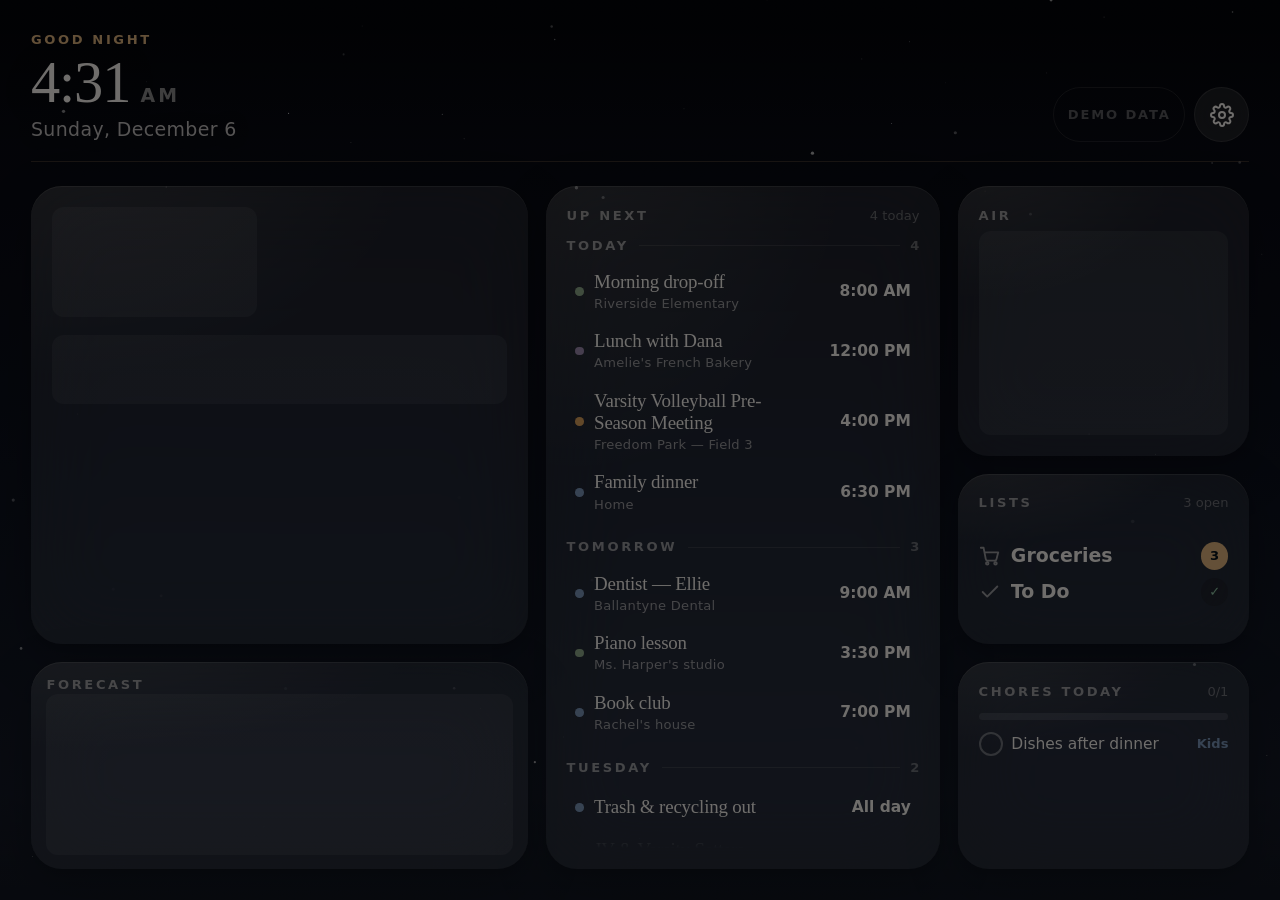
==== HomeHub/index.html @ 1135b9e7 "Add HomeHub: the wall-mounted iPad family hub The whole project, under HomeHub/ so the existing site" ====
<!DOCTYPE html>
<html lang="en">
<head>
<meta charset="UTF-8"/>
<meta name="viewport" content="width=device-width, initial-scale=1, maximum-scale=1, user-scalable=no, viewport-fit=cover"/>
<title>HomeHub</title>
<meta name="description" content="A wall-mounted family home hub — weather, radar, and calendar at a glance."/>

<!-- iPad standalone / home-screen behaviour -->
<meta name="apple-mobile-web-app-capable" content="yes"/>
<meta name="mobile-web-app-capable" content="yes"/>
<meta name="apple-mobile-web-app-status-bar-style" content="black-translucent"/>
<meta name="apple-mobile-web-app-title" content="HomeHub"/>
<meta name="format-detection" content="telephone=no"/>
<meta name="theme-color" content="#0a1020"/>

<link rel="manifest" href="manifest.webmanifest"/>
<link rel="apple-touch-icon" href="assets/icon-180.png"/>
<link rel="icon" href="assets/icon.svg" type="image/svg+xml"/>

<link rel="stylesheet" href="css/tokens.css"/>
<link rel="stylesheet" href="css/base.css"/>
<link rel="stylesheet" href="css/home.css"/>
<link rel="stylesheet" href="css/panel.css"/>
<link rel="stylesheet" href="css/weather.css"/>
<link rel="stylesheet" href="css/radar.css"/>
<link rel="stylesheet" href="css/calendar.css"/>
<link rel="stylesheet" href="css/boards.css"/>
<link rel="stylesheet" href="css/settings.css"/>
<link rel="stylesheet" href="css/music.css"/>
</head>
<body>

<!-- ─────────── Living sky background ─────────── -->
<div id="sky" aria-hidden="true">
  <div class="sky-base"></div>
  <div class="sky-glow"></div>
  <canvas class="sky-stars"></canvas>
  <div class="sky-weather"></div>
  <div class="sky-grain"></div>
  <div class="sky-scrim"></div>
</div>

<!-- ─────────── Main hub surface ─────────── -->
<main id="hub" class="shift-root">
  <!-- The bar's three regions are owned separately: topbar.js refills the
       two ends on its own schedule, and playback drives the mini player
       between them, so neither may wipe the other. -->
  <header id="topbar">
    <div class="topbar-left"></div>
    <div id="mini-player"></div>
    <div class="topbar-right"></div>
  </header>
  <div id="grid" class="grid"></div>
</main>

<!-- ─────────── Expanded panel host ─────────── -->
<div id="panel-host" hidden></div>

<!-- ─────────── Sheet layer (sits above the hub and any panel) ─────────── -->
<div id="sheet-host" hidden></div>

<!-- ─────────── Ambient photo mode ─────────── -->
<div id="ambient" hidden></div>

<!-- ─────────── Night dimming veil ─────────── -->
<div id="dimmer" aria-hidden="true"></div>

<!-- ─────────── Toasts ─────────── -->
<div id="toasts" role="status" aria-live="polite"></div>

<script type="module" src="js/main.js"></script>
</body>
</html>
---- HomeHub/css/tokens.css ----
/* ============================================================
   HomeHub — design tokens
   Tuned for an iPad mounted on a wall and read from 6–10 feet.
   Everything scales off --u so the whole hub can be sized up
   or down for the room in one place (Settings → Display size).
   ============================================================ */

:root {
  /* ── Scale ──────────────────────────────────────────────
     --u is the base unit. Settings writes a multiplier onto
     --scale; every size below is derived, so bumping it up
     enlarges the entire interface coherently.               */
  --scale: 1;
  /* --density is the layout's own adjustment for cramped shapes (portrait,
     short screens). It is kept separate from --scale because Settings
     writes --scale inline, and an inline value would otherwise win over
     any media query trying to adjust the same property. */
  --density: 1;
  /* --fit is a third multiplier for chrome that appears and disappears at
     runtime and eats into the grid — currently just the mini player. It is
     separate so it composes with the two above instead of replacing them. */
  --fit: 1;
  --u: calc(8px * var(--scale) * var(--density) * var(--fit));

  /* ── Type ──────────────────────────────────────────────
     Two faces, and the pairing is what keeps this from
     reading as a dashboard: an editorial serif carries the
     things you look at (time, temperature, titles), and the
     sans carries the things you read (data, labels, rows).

     Both resolve natively on iPad — New York and SF Pro —
     so the whole typographic identity costs zero bytes and
     never flashes an unstyled frame.                        */
  --font: -apple-system, BlinkMacSystemFont, "SF Pro Display", "SF Pro Text",
          "Segoe UI Variable Display", "Segoe UI", Inter, Roboto,
          system-ui, sans-serif;
  --font-display: ui-serif, "New York", "Iowan Old Style", "Palatino Linotype",
          Palatino, "Hoefler Text", Garamond, Georgia, serif;

  /* Distance-viewing type ramp. Nothing below 15px ships.
     The hero sits a size below where a sans would, because the serif
     carries far more visual weight at the same measurement. */
  --t-hero:     calc(var(--u) * 15);   /* 120px — the temperature      */
  --t-clock:    calc(var(--u) * 8.5);  /* 68px  — the wall clock       */
  --t-xxl:      calc(var(--u) * 6);    /* 48px                          */
  --t-xl:       calc(var(--u) * 4.5);  /* 36px                          */
  --t-lg:       calc(var(--u) * 3.5);  /* 28px  — event titles          */
  --t-md:       calc(var(--u) * 2.75); /* 22px  — body / list rows      */
  --t-sm:       calc(var(--u) * 2.25); /* 18px  — secondary             */
  --t-xs:       calc(var(--u) * 1.9);  /* 15px  — labels, floor         */

  /* Section labels: small caps, widely tracked, low contrast —
     the hotel-signage register. They should be findable, not
     loud; the content is what carries weight.                 */
  --label-size: var(--t-xs);
  --label-track: 0.2em;
  --label-weight: 600;

  --track-tight: -0.02em;    /* large serif numerals           */
  --track-snug:  -0.01em;    /* headings                       */
  --track-wide:  0.02em;

  /* ── Rhythm ─────────────────────────────────────────────
     Looser than a dashboard would be. The empty space is
     doing work here: it's most of what reads as calm.       */
  --gap:      calc(var(--u) * 2.6);
  --gap-lg:   calc(var(--u) * 3.5);
  --pad-card: calc(var(--u) * 3);
  --pad-edge: calc(var(--u) * 4.5);

  /* Generous radii — soft, furniture-like, never crisp UI chrome. */
  --r-sm:  calc(var(--u) * 1.75);
  --r-md:  calc(var(--u) * 2.75);
  --r-lg:  calc(var(--u) * 4.5);
  --r-xl:  calc(var(--u) * 5.5);
  --r-pill: 999px;

  /* Minimum comfortable target for a finger on a wall. */
  --tap: calc(var(--u) * 8);

  /* ── Sky (written every minute by js/core/sky.js) ────── */
  --sky-1: #0a1020;   /* zenith            */
  --sky-2: #131c33;   /* mid               */
  --sky-3: #1c2742;   /* horizon           */
  --sky-glow: rgba(255, 210, 150, 0);   /* sun/moon bloom colour */
  --sky-glow-x: 50%;
  --sky-glow-y: 120%;
  --sky-glow-size: 60%;
  --star-opacity: 0;
  --sky-lum: 0.05;    /* 0–1, how bright the sky currently is  */

  /* ── Foreground ─────────────────────────────────────────
     Warm white rather than pure white. Against a sky, #FFF
     reads clinical; a few degrees of warmth reads like
     lamplight. Sky luminance is capped in sky.js so these
     stay legible without ever flipping to dark.             */
  --fg:       rgba(253, 250, 245, 0.97);
  --fg-2:     rgba(253, 250, 245, 0.74);
  --fg-3:     rgba(253, 250, 245, 0.54);
  --fg-4:     rgba(253, 250, 245, 0.34);
  --fg-faint: rgba(253, 250, 245, 0.13);

  /* ── Glass ──────────────────────────────────────────────
     Cards sit on sky; wells sit inside cards. Warm-tinted and
     borderless — depth comes from a wide soft shadow and a
     single hairline of light along the top edge, the way real
     glass catches a room.                                    */
  --glass:        rgba(255, 250, 242, 0.09);
  --glass-hi:     rgba(255, 250, 242, 0.15);
  --glass-well:   rgba(18, 14, 10, 0.18);
  --glass-line:   rgba(255, 246, 232, 0.10);
  --glass-line-2: rgba(255, 246, 232, 0.06);
  --blur: 40px;

  --shadow-card: 0 calc(var(--u) * 2.5) calc(var(--u) * 8) rgba(0, 0, 0, 0.20),
                 0 calc(var(--u) * 0.5) calc(var(--u) * 2) rgba(0, 0, 0, 0.12);
  --shadow-panel: 0 calc(var(--u) * 6) calc(var(--u) * 18) rgba(0, 0, 0, 0.42);

  /* ── Accents ────────────────────────────────────────────
     Brass and sand, not electric blue. The functional colours
     (rain, storm) stay legible but are pulled back so they
     read as information rather than as alerts.               */
  --accent:      #DDB27C;   /* brass — interactive, highlights */
  --accent-soft: #C9A17A;
  --warm:        #E8A765;   /* daily high                      */
  --cool:        #8FB6C9;   /* daily low                       */
  --rain:        #7FB4D4;
  --thunder:     #E8C26A;
  --snow:        #C9DCE4;
  --good:        #8FC4A4;
  --mid-warn:    #E0B871;
  --bad:         #E09070;
  --severe:      #D96A5A;
  --extreme:     #B98BC4;

  /* Alert severity ramp (NWS). Muted to match, but still
     unmistakably escalating — a tornado warning has to shout
     even on a display designed to be calm. */
  --sev-extreme:  #D4547A;
  --sev-severe:   #DE7A55;
  --sev-moderate: #D6A65C;
  --sev-minor:    #8FB6C9;

  /* ── Motion ─────────────────────────────────────────────
     --ease-spring is the iOS-ish overshoot used for panel
     expansion; --ease-out for everything ordinary.          */
  --ease-spring: cubic-bezier(0.32, 0.72, 0.24, 1.02);
  --ease-out:    cubic-bezier(0.22, 0.61, 0.36, 1);
  --ease-in-out: cubic-bezier(0.65, 0.05, 0.36, 1);
  --dur-fast:  180ms;
  --dur:       320ms;
  --dur-panel: 480ms;
  --dur-sky:   2400ms;

  --z-sky: 0;
  --z-hub: 1;
  --z-panel: 40;
  --z-sheet: 50;
  --z-ambient: 60;
  --z-dimmer: 80;
  --z-toast: 90;
}

/* ── Short screens ────────────────────────────────────────────
   The home grid is tuned for a 12.9" iPad in landscape (1024pt
   tall). On anything shorter the whole composition steps down a
   notch instead of letting card contents clip — every size in this
   file derives from --u, so one number moves the lot.

   These live here rather than in home.css so the portrait rule,
   which sets --density itself, still wins on a tall narrow panel. */
@media (max-height: 1000px) { :root { --density: 0.94; } }
@media (max-height: 920px)  { :root { --density: 0.86; } }
@media (max-height: 840px)  { :root { --density: 0.80; } }
@media (max-height: 780px)  { :root { --density: 0.74; } }

/* Respect the OS setting — a wall display shouldn't fight it. */
@media (prefers-reduced-motion: reduce) {
  :root {
    --dur-fast: 1ms;
    --dur: 1ms;
    --dur-panel: 1ms;
    --dur-sky: 1ms;
  }
}
---- HomeHub/css/base.css ----
/* ============================================================
   HomeHub — reset, sky, shell, shared primitives
   ============================================================ */

*, *::before, *::after { box-sizing: border-box; margin: 0; padding: 0; }

html, body {
  height: 100%;
  overflow: hidden;               /* the hub never scrolls as a page */
  background: #05070f;
  overscroll-behavior: none;
}

body {
  font-family: var(--font);
  font-size: var(--t-md);
  line-height: 1.35;
  color: var(--fg);
  -webkit-font-smoothing: antialiased;
  -moz-osx-font-smoothing: grayscale;
  text-rendering: optimizeLegibility;
  /* A wall panel is touched, never selected or long-pressed. */
  -webkit-user-select: none;
  user-select: none;
  -webkit-touch-callout: none;
  -webkit-tap-highlight-color: transparent;
  touch-action: manipulation;
}

button, input, textarea, select {
  font: inherit;
  color: inherit;
  background: none;
  border: none;
  outline: none;
}
button { cursor: pointer; }
input, textarea { -webkit-user-select: text; user-select: text; }

:focus-visible {
  outline: 2px solid var(--accent);
  outline-offset: 3px;
  border-radius: var(--r-sm);
}

svg { display: block; }
canvas { display: block; }

/* ─────────────────────────────────────────────────────────
   THE SKY
   Five stacked layers: gradient, sun bloom, stars, weather
   veil, grain. All driven by CSS vars that sky.js rewrites
   once a minute, so the whole thing cross-fades on its own.
   ───────────────────────────────────────────────────────── */

#sky {
  position: fixed;
  inset: 0;
  z-index: var(--z-sky);
  pointer-events: none;
  overflow: hidden;
}

#sky > * { position: absolute; inset: 0; }

.sky-base {
  background: linear-gradient(
    to bottom,
    var(--sky-1) 0%,
    var(--sky-2) 52%,
    var(--sky-3) 100%
  );
  transition: background var(--dur-sky) linear;
}

/* Sun/moon bloom, positioned by real solar azimuth + elevation. */
.sky-glow {
  background: radial-gradient(
    circle var(--sky-glow-size) at var(--sky-glow-x) var(--sky-glow-y),
    var(--sky-glow) 0%,
    transparent 72%
  );
  transition: background var(--dur-sky) linear;
  mix-blend-mode: screen;
}

.sky-stars {
  width: 100%;
  height: 100%;
  opacity: var(--star-opacity);
  transition: opacity var(--dur-sky) linear;
}

/* Condition veil — rain/snow/fog wash, set as a background by sky.js */
.sky-weather {
  opacity: 0;
  transition: opacity var(--dur-sky) linear, background var(--dur-sky) linear;
}

/* Fine grain stops the big gradients from banding on a large panel. */
.sky-grain {
  opacity: 0.16;
  mix-blend-mode: overlay;
  background-image: url("data:image/svg+xml,%3Csvg xmlns='http://www.w3.org/2000/svg' width='140' height='140'%3E%3Cfilter id='n'%3E%3CfeTurbulence type='fractalNoise' baseFrequency='0.85' numOctaves='3' stitchTiles='stitch'/%3E%3C/filter%3E%3Crect width='140' height='140' filter='url(%23n)' opacity='0.5'/%3E%3C/svg%3E");
}

/* Top-and-bottom scrim guarantees contrast for type that sits
   directly on sky (the clock, the date) at midday. */
.sky-scrim {
  background:
    linear-gradient(to bottom, rgba(0,0,0,0.32) 0%, transparent calc(var(--u) * 22)),
    linear-gradient(to top,    rgba(0,0,0,0.20) 0%, transparent calc(var(--u) * 16));
}

/* ─────────────────────────────────────────────────────────
   SHELL
   ───────────────────────────────────────────────────────── */

#hub {
  position: relative;
  z-index: var(--z-hub);
  height: 100%;
  display: flex;
  flex-direction: column;
  padding: max(var(--pad-edge), env(safe-area-inset-top))
           max(var(--pad-edge), env(safe-area-inset-right))
           max(var(--pad-edge), env(safe-area-inset-bottom))
           max(var(--pad-edge), env(safe-area-inset-left));
  gap: var(--gap-lg);
  transition: opacity var(--dur) var(--ease-out),
              transform var(--dur-panel) var(--ease-spring),
              filter var(--dur-panel) var(--ease-spring);
}

/* While a panel is open the hub recedes rather than disappearing —
   the depth is what makes the expansion read as one motion. */
#hub.receded {
  transform: scale(0.94);
  filter: brightness(0.6) saturate(0.8);
  pointer-events: none;
}

/* Burn-in protection: idle.js nudges this a few px every 10 min. */
.shift-root {
  will-change: transform;
}

/* ─────────────────────────────────────────────────────────
   PRIMITIVES
   ───────────────────────────────────────────────────────── */

/* Cards are furniture, not chrome: no outline, a wide soft shadow to lift
   them off the sky, and one hairline of light along the top edge the way
   real glass catches a room. Losing the border is most of what stops the
   home screen reading as a dashboard. */
.card {
  position: relative;
  background: var(--glass);
  border: none;
  border-radius: var(--r-lg);
  box-shadow: var(--shadow-card),
              inset 0 1px 0 rgba(255, 248, 238, 0.11);
  backdrop-filter: blur(var(--blur)) saturate(1.3);
  -webkit-backdrop-filter: blur(var(--blur)) saturate(1.3);
  padding: var(--pad-card);
  overflow: hidden;
  display: flex;
  flex-direction: column;
  min-height: 0;
  min-width: 0;
}

/* A faint warm bloom in the upper-left, like light falling across glass. */
.card::before {
  content: "";
  position: absolute;
  inset: 0;
  background: radial-gradient(120% 90% at 8% -10%,
              rgba(255, 240, 220, 0.09), transparent 58%);
  pointer-events: none;
}

.card.tappable {
  cursor: pointer;
  transition: transform var(--dur-fast) var(--ease-out),
              background var(--dur-fast) var(--ease-out),
              border-color var(--dur-fast) var(--ease-out);
}
.card.tappable:active {
  transform: scale(0.985);
  background: var(--glass-hi);
}

/* The card currently expanding into a panel is hidden in place so
   the flying clone appears to *be* it. */
.card.morphing { opacity: 0; }

.label {
  font-size: var(--label-size);
  font-weight: var(--label-weight);
  letter-spacing: var(--label-track);
  text-transform: uppercase;
  color: var(--fg-3);
  display: flex;
  align-items: center;
  gap: calc(var(--u) * 1);
  flex: none;
  /* Tracking adds space after the final letter too; reclaim it so the
     label's box ends where the glyphs do. */
  margin-right: calc(var(--label-track) * -1);
}

.label .dot {
  width: calc(var(--u) * 0.9);
  height: calc(var(--u) * 0.9);
  border-radius: 50%;
  background: currentColor;
  flex: none;
}

.num {
  font-variant-numeric: tabular-nums;
  font-feature-settings: "tnum" 1;
  letter-spacing: var(--track-tight);
}

.well {
  background: var(--glass-well);
  border: 1px solid var(--glass-line-2);
  border-radius: var(--r-md);
}

.pill {
  display: inline-flex;
  align-items: center;
  gap: calc(var(--u) * 0.9);
  padding: calc(var(--u) * 0.85) calc(var(--u) * 1.75);
  border-radius: var(--r-pill);
  background: var(--glass-hi);
  border: 1px solid var(--glass-line);
  font-size: var(--t-xs);
  font-weight: 600;
  letter-spacing: 0.01em;
  white-space: nowrap;
}

.btn {
  display: inline-flex;
  align-items: center;
  justify-content: center;
  gap: calc(var(--u) * 1.25);
  min-height: var(--tap);
  padding: 0 calc(var(--u) * 2.75);
  border-radius: var(--r-pill);
  background: var(--glass-hi);
  border: 1px solid var(--glass-line);
  font-size: var(--t-sm);
  font-weight: 600;
  color: var(--fg);
  transition: transform var(--dur-fast) var(--ease-out),
              background var(--dur-fast) var(--ease-out);
}
.btn:active { transform: scale(0.95); background: rgba(255,255,255,0.24); }
.btn.primary { background: var(--accent); border-color: transparent; color: #04121c; }
.btn.ghost { background: transparent; }
.btn.icon { padding: 0; width: var(--tap); }

.icon-btn {
  width: var(--tap);
  height: var(--tap);
  display: grid;
  place-items: center;
  border-radius: 50%;
  background: var(--glass);
  border: 1px solid var(--glass-line);
  backdrop-filter: blur(20px);
  -webkit-backdrop-filter: blur(20px);
  color: var(--fg);
  flex: none;
  transition: transform var(--dur-fast) var(--ease-out),
              background var(--dur-fast) var(--ease-out);
}
.icon-btn:active { transform: scale(0.9); background: var(--glass-hi); }

/* Scroll areas inside cards/panels: momentum on, bars hidden. */
.scroll {
  overflow-y: auto;
  overflow-x: hidden;
  -webkit-overflow-scrolling: touch;
  overscroll-behavior: contain;
  scrollbar-width: none;
  min-height: 0;
}
.scroll::-webkit-scrollbar { display: none; }

.hscroll {
  display: flex;
  gap: var(--gap);
  overflow-x: auto;
  overflow-y: hidden;
  -webkit-overflow-scrolling: touch;
  overscroll-behavior-x: contain;
  scrollbar-width: none;
  scroll-snap-type: x proximity;
}
.hscroll::-webkit-scrollbar { display: none; }

.divider { height: 1px; background: var(--glass-line-2); flex: none; }

.spacer { flex: 1 1 auto; min-height: 0; min-width: 0; }

.muted { color: var(--fg-3); }
.dim   { color: var(--fg-4); }

.empty {
  display: grid;
  place-items: center;
  align-content: center;
  gap: calc(var(--u) * 1.5);
  padding: calc(var(--u) * 4) var(--pad-card);
  text-align: center;
  color: var(--fg-4);
  font-size: var(--t-sm);
  height: 100%;
}
.empty svg { opacity: 0.45; }
.empty-hint { font-size: calc(var(--t-xs) * 0.92); color: var(--fg-4); }

/* Skeleton shimmer while first data lands. */
.skeleton {
  border-radius: var(--r-sm);
  background: linear-gradient(90deg,
    rgba(255,255,255,0.06) 25%,
    rgba(255,255,255,0.13) 37%,
    rgba(255,255,255,0.06) 63%);
  background-size: 400% 100%;
  animation: shimmer 1.5s ease-in-out infinite;
}
@keyframes shimmer {
  0%   { background-position: 100% 0; }
  100% { background-position: -100% 0; }
}

/* ─────────────────────────────────────────────────────────
   DIMMER + TOASTS
   ───────────────────────────────────────────────────────── */

#dimmer {
  position: fixed;
  inset: 0;
  z-index: var(--z-dimmer);
  background: #000;
  opacity: 0;
  pointer-events: none;
  transition: opacity 1400ms var(--ease-out);
}

#toasts {
  position: fixed;
  left: 50%;
  bottom: calc(var(--u) * 5);
  transform: translateX(-50%);
  z-index: var(--z-toast);
  display: flex;
  flex-direction: column;
  align-items: center;
  gap: var(--u);
  pointer-events: none;
}

.toast {
  padding: calc(var(--u) * 1.5) calc(var(--u) * 3);
  border-radius: var(--r-pill);
  background: rgba(28, 24, 21, 0.86);
  border: 1px solid var(--glass-line);
  backdrop-filter: blur(24px) saturate(1.6);
  -webkit-backdrop-filter: blur(24px) saturate(1.6);
  font-size: var(--t-sm);
  font-weight: 550;
  box-shadow: var(--shadow-card);
  animation: toast-in var(--dur) var(--ease-spring);
}
.toast.leaving { animation: toast-out var(--dur) var(--ease-out) forwards; }
.toast.warn { border-color: rgba(214,166,92,0.55); }
.toast.error { border-color: rgba(217,106,90,0.55); }

@keyframes toast-in {
  from { opacity: 0; transform: translateY(calc(var(--u) * 2)) scale(0.94); }
  to   { opacity: 1; transform: none; }
}
@keyframes toast-out {
  to { opacity: 0; transform: translateY(calc(var(--u) * 1.5)) scale(0.96); }
}
---- HomeHub/css/home.css ----
/* ============================================================
   Top bar + home widget grid
   ============================================================ */

/* ── The hero band ───────────────────────────────────────
   Deliberately not a card. A lobby display doesn't put its
   clock in a box, and letting this sit directly on the sky
   is what separates the top of the screen from the grid
   below it. A brass hairline closes the band.              */

#topbar {
  position: relative;   /* the mini player centres against this */
  display: flex;
  align-items: flex-end;
  gap: var(--gap);
  flex: none;
  padding-bottom: calc(var(--u) * 2.75);
  border-bottom: 1px solid rgba(221, 178, 124, 0.22);
}

.topbar-left { min-width: 0; flex: none; }

.topbar-greeting {
  font-size: var(--label-size);
  font-weight: var(--label-weight);
  letter-spacing: var(--label-track);
  text-transform: uppercase;
  color: var(--accent);
  margin-bottom: calc(var(--u) * 1.25);
}

.topbar-clock {
  display: flex;
  align-items: baseline;
  gap: calc(var(--u) * 1.5);
  line-height: 0.9;
}
.clock-time {
  font-family: var(--font-display);
  font-size: var(--t-clock);
  font-weight: 400;
  letter-spacing: var(--track-tight);
  font-variant-numeric: tabular-nums lining-nums;
  text-shadow: 0 2px 30px rgba(0, 0, 0, 0.35);
}
.clock-period {
  font-size: var(--t-md);
  font-weight: 600;
  color: var(--fg-3);
  letter-spacing: 0.16em;
  text-transform: uppercase;
}

.topbar-date {
  margin-top: calc(var(--u) * 1);
  font-size: var(--t-md);
  font-weight: 400;
  color: var(--fg-2);
  letter-spacing: var(--track-wide);
  text-shadow: 0 1px 16px rgba(0, 0, 0, 0.3);
}

.topbar-right {
  display: flex;
  align-items: center;
  gap: calc(var(--u) * 1.25);
  margin-left: auto;
  flex: none;
  flex-wrap: wrap;
  justify-content: flex-end;
  padding-top: calc(var(--u) * 0.5);
}

.place-pill {
  display: inline-flex;
  align-items: center;
  gap: calc(var(--u) * 1);
  height: var(--tap);
  padding: 0 calc(var(--u) * 2.25);
  border-radius: var(--r-pill);
  background: transparent;
  border: 1px solid rgba(221, 178, 124, 0.30);
  color: var(--fg-2);
  font-size: var(--t-sm);
  font-weight: 500;
  letter-spacing: var(--track-wide);
  max-width: calc(var(--u) * 34);
  transition: transform var(--dur-fast) var(--ease-out),
              border-color var(--dur-fast) var(--ease-out);
}
.place-pill:active { transform: scale(0.95); border-color: var(--accent); }
.place-pill span {
  overflow: hidden;
  text-overflow: ellipsis;
  white-space: nowrap;
}

/* Weather alerts still need to carry, but as a lit sign rather than a
   siren: a tinted field with a bright rule, not a solid slab of orange. */
.alert-pill {
  display: inline-flex;
  align-items: center;
  gap: calc(var(--u) * 1.1);
  height: var(--tap);
  padding: 0 calc(var(--u) * 2.25);
  border-radius: var(--r-pill);
  font-size: var(--t-sm);
  font-weight: 600;
  letter-spacing: var(--track-wide);
  color: var(--sev-moderate);
  background: rgba(214, 166, 92, 0.14);
  border: 1px solid rgba(214, 166, 92, 0.45);
  transition: transform var(--dur-fast) var(--ease-out);
}
.alert-pill:active { transform: scale(0.95); }

.alert-pill.severe {
  color: #FFF1EA;
  background: rgba(217, 106, 90, 0.26);
  border-color: rgba(217, 106, 90, 0.6);
  animation: alert-breathe 4s var(--ease-in-out) infinite;
}
@keyframes alert-breathe {
  0%, 100% { box-shadow: 0 0 0 rgba(217, 106, 90, 0); }
  50%      { box-shadow: 0 0 calc(var(--u) * 4) rgba(217, 106, 90, 0.45); }
}

.demo-pill {
  height: var(--tap);
  padding: 0 calc(var(--u) * 2);
  border-radius: var(--r-pill);
  background: transparent;
  border: 1px solid var(--glass-line);
  font-size: var(--t-xs);
  font-weight: 600;
  color: var(--fg-4);
  letter-spacing: 0.14em;
  text-transform: uppercase;
}

/* ─────────────────────────────────────────────────────────
   GRID
   Landscape iPad: weather is the anchor, calendar runs full
   height beside it, small tiles stack down the right edge.
   ───────────────────────────────────────────────────────── */

.grid {
  flex: 1;
  min-height: 0;
  display: grid;
  gap: var(--gap);
  grid-template-columns: repeat(12, 1fr);
  grid-template-rows: 1.5fr 0.95fr 1.15fr;
}

.wx-card    { grid-column: 1 / 6;   grid-row: 1 / 3; }
.cal-card   { grid-column: 6 / 10;  grid-row: 1 / 4; }
.air-card   { grid-column: 10 / 13; grid-row: 1 / 2; }
.list-card  { grid-column: 10 / 13; grid-row: 2 / 3; }
.chore-card { grid-column: 10 / 13; grid-row: 3 / 4; }
.fc-card    { grid-column: 1 / 6;   grid-row: 3 / 4; }

/* ── Current weather card ─────────────────────────────────── */

.wx-top {
  display: flex;
  /* Centred, not top-aligned. The card spans two grid rows, so this box
     is much taller than its contents and every spare pixel was pooling
     in one gap below the temperature. */
  align-items: center;
  gap: var(--gap);
  /* Basis auto, not 0: the hourly strip below also grows now, and from a
     zero basis this box would be handed less than its own contents and
     quietly clip the temperature. Starting at content height means the
     two of them only ever share what's left over. */
  flex: 1 1 auto;
  /* Clip inside this block rather than letting a 130px numeral spill
     over the hourly strip when the card really is too short. */
  min-height: 0;
  overflow: hidden;
}

.wx-now { display: flex; flex-direction: column; min-width: 0; }

.wx-temp {
  font-family: var(--font-display);
  font-size: var(--t-hero);
  font-weight: 300;
  line-height: 0.84;
  letter-spacing: -0.025em;
  font-variant-numeric: lining-nums;
  margin-top: calc(var(--u) * 1);
}

.wx-hilo {
  display: flex;
  gap: calc(var(--u) * 2.5);
  margin-top: calc(var(--u) * 1.5);
  font-size: var(--t-md);
  font-weight: 500;
  letter-spacing: var(--track-wide);
}
.wx-hilo span { display: inline-flex; align-items: center; gap: calc(var(--u) * 0.25); }
.wx-hilo .hi { color: var(--warm); }
.wx-hilo .lo { color: var(--cool); }

.wx-glyph {
  margin-left: auto;
  display: flex;
  flex-direction: column;
  align-items: flex-end;
  text-align: right;
  min-width: 0;
}
.wx-glyph .wx-icon { filter: drop-shadow(0 6px 16px rgba(0, 0, 0, 0.3)); }

.wx-summary {
  font-family: var(--font-display);
  font-size: var(--t-lg);
  font-weight: 400;
  letter-spacing: var(--track-snug);
  margin-top: calc(var(--u) * 0.75);
  line-height: 1.12;
}
.wx-feels {
  font-size: var(--t-xs);
  color: var(--fg-3);
  margin-top: calc(var(--u) * 0.75);
  letter-spacing: var(--track-wide);
}

.wx-timing {
  display: flex;
  align-items: center;
  gap: calc(var(--u) * 1.25);
  margin-top: auto;
  padding: calc(var(--u) * 1.25) calc(var(--u) * 1.75);
  border-radius: var(--r-pill);
  background: var(--glass-well);
  border: 1px solid var(--glass-line-2);
  font-size: var(--t-sm);
  flex: none;
  overflow: hidden;
}
.wx-timing.storm { border-color: rgba(232, 194, 106, 0.32); color: var(--thunder); }
.wx-timing.rain  { border-color: rgba(127, 180, 212, 0.32); color: var(--rain); }
.wx-timing.clear { color: var(--good); }
/* Something happening within the hour — brass, because it's the line
   most worth noticing on the whole screen. */
.wx-timing.now { border-color: rgba(221, 178, 124, 0.42); color: var(--accent); }

.wx-timing-label {
  font-size: var(--t-xs);
  font-weight: 600;
  letter-spacing: 0.14em;
  text-transform: uppercase;
}
.wx-timing-window {
  font-family: var(--font-display);
  color: var(--fg);
  font-size: var(--t-md);
  font-weight: 400;
  font-variant-numeric: tabular-nums lining-nums;
  white-space: nowrap;
}
.wx-timing-peak {
  margin-left: auto;
  color: var(--fg-3);
  font-size: var(--t-xs);
  font-weight: 600;
  white-space: nowrap;
}
.wx-timing.clear span { color: var(--good); font-weight: 600; }

.wx-card .divider { margin: calc(var(--u) * 1.5) 0 0; }

.wx-hours {
  display: grid;
  grid-auto-flow: column;
  grid-auto-columns: 1fr;
  gap: calc(var(--u) * 0.5);
  padding-top: calc(var(--u) * 2);
  /* Shares the card's spare height with the hero above instead of
     leaving it all in one gap. The card spans two grid rows and so is
     taller than its contents; somebody has to take the slack, and an
     hourly strip that breathes reads better than a hole. */
  flex: 1 1 auto;
  min-height: 0;
}

.wx-hour {
  display: flex;
  flex-direction: column;
  align-items: center;
  justify-content: center;
  gap: calc(var(--u) * 0.75);
  min-width: 0;
}
.wx-hour-label {
  font-size: var(--t-xs);
  font-weight: 650;
  color: var(--fg-3);
  letter-spacing: 0.04em;
  text-transform: uppercase;
}
.wx-hour-temp {
  font-family: var(--font-display); font-size: var(--t-lg); font-weight: 500; }
.wx-hour-precip {
  display: inline-flex;
  align-items: center;
  gap: 2px;
  font-size: var(--t-xs);
  font-weight: 650;
}
.wx-hour-precip.dry { color: var(--fg-4); }
.wx-hour-precip.wet { color: var(--rain); }
.wx-hour-precip.storm { color: var(--thunder); }

.wx-skeleton { display: flex; flex-direction: column; gap: var(--gap); flex: 1; }

/* ── Seven-day card ───────────────────────────────────────── */

/* This card is the shortest on the grid, so it buys back vertical room
   with tighter padding than the default. */
.fc-card { padding: calc(var(--u) * 2) calc(var(--u) * 2.25); }
.fc-card .section-head { margin-bottom: calc(var(--u) * 0.5); }

.fc-cols {
  display: grid;
  grid-auto-flow: column;
  grid-auto-columns: 1fr;
  gap: calc(var(--u) * 0.5);
  flex: 1;
  min-height: 0;
}

.fc-col {
  display: grid;
  /* The track is the only flexible row, so a short card squeezes the bar
     rather than clipping the temperatures. */
  grid-template-rows: auto auto auto auto minmax(0, 1fr) auto;
  justify-items: center;
  align-items: center;
  gap: calc(var(--u) * 0.4);
  min-height: 0;
  min-width: 0;
  overflow: hidden;
  padding: calc(var(--u) * 0.5) 0;
  border-radius: var(--r-md);
}
.fc-col.today { background: rgba(255, 255, 255, 0.08); }

.fc-col-day {
  font-size: var(--t-xs);
  font-weight: 650;
  letter-spacing: 0.04em;
  text-transform: uppercase;
  color: var(--fg-3);
  white-space: nowrap;
}
.fc-col.today .fc-col-day { color: var(--fg); }

.fc-col-pop {
  font-size: var(--t-xs);
  font-weight: 650;
  color: var(--rain);
  min-height: 1em;
}
.fc-col-hi {
  font-family: var(--font-display); font-size: var(--t-md); font-weight: 400; }
.fc-col-lo { font-size: var(--t-sm); color: var(--fg-3); }

/* Vertical range bar: top of the track is the week's high. */
.fc-track {
  position: relative;
  width: calc(var(--u) * 1.1);
  height: 100%;
  min-height: 0;
  border-radius: var(--r-pill);
  background: rgba(255, 255, 255, 0.11);
  justify-self: center;
}
.fc-track-fill {
  position: absolute;
  left: 0;
  right: 0;
  border-radius: var(--r-pill);
}

/* ── Calendar card ────────────────────────────────────────── */

.cal-list {
  flex: 1;
  min-height: 0;
  display: flex;
  flex-direction: column;
  gap: calc(var(--u) * 0.25);
  margin: 0 calc(var(--pad-card) * -0.5);
  padding: 0 calc(var(--pad-card) * 0.5);
  /* Fade the last row out rather than slicing it, so a scrolling list
     reads as "there's more" instead of "this is broken". */
  -webkit-mask-image: linear-gradient(to bottom, #000 calc(100% - var(--u) * 5), transparent 100%);
  mask-image: linear-gradient(to bottom, #000 calc(100% - var(--u) * 5), transparent 100%);
}

.cal-day-head {
  display: flex;
  align-items: center;
  gap: calc(var(--u) * 1.5);
  flex: none;
  padding: calc(var(--u) * 2.25) 0 calc(var(--u) * 1);
}
.cal-day-head:first-child { padding-top: 0; }

.cal-day-name {
  font-size: var(--label-size);
  font-weight: var(--label-weight);
  letter-spacing: var(--label-track);
  text-transform: uppercase;
  color: var(--fg-3);
  flex: none;
}
/* Hairline that runs out to the count, the way a menu section rules off. */
.cal-day-rule {
  flex: 1;
  height: 1px;
  background: var(--glass-line);
}
.cal-day-count {
  font-size: var(--t-xs);
  font-weight: 600;
  color: var(--fg-4);
  font-variant-numeric: tabular-nums;
  flex: none;
}

.cal-row {
  display: flex;
  align-items: center;
  gap: calc(var(--u) * 1.5);
  padding: calc(var(--u) * 1.15) calc(var(--u) * 1.25);
  border-radius: var(--r-md);
  min-height: calc(var(--u) * 6.5);
  flex: none;
}
.cal-row {
  cursor: pointer;
  transition: background var(--dur-fast) var(--ease-out);
}
.cal-row:active { background: var(--glass-hi); }
.cal-row.now {
  background: rgba(255, 250, 242, 0.09);
  box-shadow: inset 0 0 0 1px var(--glass-line);
  cursor: pointer;
}

.cal-dot {
  width: calc(var(--u) * 1.25);
  height: calc(var(--u) * 1.25);
  border-radius: 50%;
  flex: none;
}

.cal-row-main { min-width: 0; flex: 1; }
/* Two lines before the ellipsis. Real family events are named things
   like "Varsity Volleyball Pre-Season Meeting", and one line in this
   column truncates most of them into uselessness — the one thing a wall
   display must not do, because you cannot tap to find out what it says
   from across the room. Short titles still take a single line; only the
   long ones spend the extra row. */
.cal-row-title {
  font-family: var(--font-display);
  font-size: var(--t-md);
  font-weight: 400;
  line-height: 1.18;
  letter-spacing: var(--track-snug);
  display: -webkit-box;
  -webkit-line-clamp: 2;
  line-clamp: 2;
  -webkit-box-orient: vertical;
  overflow: hidden;
  text-wrap: pretty;
}
.cal-row-where {
  font-size: var(--t-xs);
  color: var(--fg-3);
  letter-spacing: var(--track-wide);
  white-space: nowrap;
  overflow: hidden;
  text-overflow: ellipsis;
  margin-top: 2px;
}

.cal-row-time { text-align: right; flex: none; }
.cal-time-main {
  font-size: var(--t-sm);
  font-weight: 650;
  font-variant-numeric: tabular-nums;
  white-space: nowrap;
}
.cal-time-rel { font-size: var(--t-xs); color: var(--fg-4); }
.cal-time-rel.live {
  color: var(--good);
  font-weight: 700;
  text-transform: uppercase;
  letter-spacing: 0.06em;
}

/* ── Air tile ─────────────────────────────────────────────── */

.air-main {
  display: flex;
  align-items: center;
  gap: calc(var(--u) * 1.75);
  margin: calc(var(--u) * 1) 0;
  flex: none;
}

.air-dial {
  position: relative;
  width: calc(var(--u) * 8.5);
  height: calc(var(--u) * 8.5);
  flex: none;
}
.air-ring { width: 100%; height: 100%; }
.air-dial-value {
  position: absolute;
  inset: 0;
  display: grid;
  place-items: center;
  font-family: var(--font-display);
  font-size: var(--t-xl);
  font-weight: 400;
}

.air-main-text { min-width: 0; }
.air-band {
  font-family: var(--font-display);
  font-size: var(--t-lg);
  font-weight: 400;
  letter-spacing: var(--track-snug);
  line-height: 1.1;
}
.air-sub {
  font-size: var(--t-xs);
  color: var(--fg-4);
  text-transform: uppercase;
  letter-spacing: 0.1em;
  margin-top: 2px;
}

.air-rows {
  display: flex;
  flex-direction: column;
  justify-content: space-around;
  gap: calc(var(--u) * 0.5);
  flex: 1;
  min-height: 0;
  overflow: hidden;
}
.air-row {
  display: flex;
  align-items: center;
  gap: calc(var(--u) * 1.25);
  font-size: var(--t-sm);
}
.air-row-icon { color: var(--fg-3); display: grid; place-items: center; flex: none; }
.air-row-text { min-width: 0; flex: 1; display: flex; flex-direction: column; }
.air-row-label {
  color: var(--fg-2);
  white-space: nowrap;
  overflow: hidden;
  text-overflow: ellipsis;
}
.air-row-note { font-size: calc(var(--t-xs) * 0.9); color: var(--fg-4); }
.air-row-value { font-weight: 650; white-space: nowrap; flex: none; }

/* ── Lists tile ───────────────────────────────────────────── */

.list-summary {
  display: flex;
  flex-direction: column;
  justify-content: center;
  gap: calc(var(--u) * 1.25);
  flex: 1;
  min-height: 0;
}
.list-summary-row {
  display: flex;
  align-items: center;
  gap: calc(var(--u) * 1.5);
  font-size: var(--t-md);
}
.list-summary-icon { color: var(--fg-3); display: grid; place-items: center; flex: none; }
.list-summary-name {
  font-weight: 550;
  overflow: hidden;
  text-overflow: ellipsis;
  white-space: nowrap;
}
.list-summary-count {
  margin-left: auto;
  min-width: calc(var(--u) * 4);
  height: calc(var(--u) * 4);
  padding: 0 calc(var(--u) * 1.2);
  border-radius: var(--r-pill);
  background: var(--accent);
  color: #06121b;
  font-size: var(--t-xs);
  font-weight: 750;
  display: grid;
  place-items: center;
}
.list-summary-count.zero { background: var(--glass-well); color: var(--good); }

/* ── Chores tile ──────────────────────────────────────────── */

.chore-progress {
  height: calc(var(--u) * 1.1);
  border-radius: var(--r-pill);
  background: rgba(255, 255, 255, 0.11);
  overflow: hidden;
  margin-bottom: calc(var(--u) * 1.75);
  flex: none;
}
.chore-progress-fill {
  height: 100%;
  border-radius: var(--r-pill);
  background: linear-gradient(to right, var(--good), #7FE3B8);
  transition: width var(--dur) var(--ease-out);
}

.chore-mini {
  display: flex;
  flex-direction: column;
  gap: calc(var(--u) * 1.15);
  flex: 1;
  min-height: 0;
  overflow: hidden;
}
.chore-mini-row { display: flex; align-items: center; gap: calc(var(--u) * 1.25); }
.chore-mini-title {
  font-size: var(--t-sm);
  flex: 1;
  min-width: 0;
  overflow: hidden;
  text-overflow: ellipsis;
  white-space: nowrap;
}
.chore-mini-who {
  font-size: var(--t-xs);
  font-weight: 650;
  flex: 0 1 auto;
  min-width: 0;
  overflow: hidden;
  text-overflow: ellipsis;
  white-space: nowrap;
}

.chore-clear {
  display: flex;
  flex-direction: column;
  align-items: center;
  justify-content: center;
  gap: var(--u);
  flex: 1;
  color: var(--good);
  font-size: var(--t-sm);
  font-weight: 600;
}

/* Shared round checkbox. */
.check {
  width: calc(var(--u) * 4.5);
  height: calc(var(--u) * 4.5);
  border-radius: 50%;
  border: 2px solid var(--fg-4);
  display: grid;
  place-items: center;
  flex: none;
  color: #06121b;
  transition: background var(--dur-fast) var(--ease-out),
              border-color var(--dur-fast) var(--ease-out),
              transform var(--dur-fast) var(--ease-spring);
}
.check.small { width: calc(var(--u) * 3.5); height: calc(var(--u) * 3.5); border-width: 2px; }
.check:active { transform: scale(0.86); }
.done > .check,
.list-item.done .check,
.chore-row.done .check {
  background: var(--good);
  border-color: var(--good);
}

/* ─────────────────────────────────────────────────────────
   Portrait / narrow: restack into a single readable column
   ───────────────────────────────────────────────────────── */

/* Portrait: a tall, narrow board. Six cards only fit here if the whole
   interface comes down a notch, and the weather card takes two rows so
   the temperature keeps its presence. */
@media (orientation: portrait), (max-aspect-ratio: 5/4) {
  :root { --density: 0.85; }

  .grid {
    grid-template-columns: repeat(6, 1fr);
    grid-template-rows: 1.3fr 1.3fr 0.95fr 1.25fr 0.95fr;
  }
  .wx-card    { grid-column: 1 / 7; grid-row: 1 / 3; }
  .cal-card   { grid-column: 1 / 4; grid-row: 3 / 5; }
  .fc-card    { grid-column: 4 / 7; grid-row: 3 / 4; }
  .air-card   { grid-column: 4 / 7; grid-row: 4 / 5; }
  .list-card  { grid-column: 1 / 4; grid-row: 5 / 6; }
  .chore-card { grid-column: 4 / 7; grid-row: 5 / 6; }

  .fc-col .wx-icon { width: calc(var(--u) * 3.75); height: calc(var(--u) * 3.75); }
  .topbar-date { white-space: nowrap; }
}

/* Small screens (a phone glancing at the same URL): one column. */
@media (max-width: 700px) {
  :root { --scale: 0.82; }
  .grid {
    grid-template-columns: 1fr;
    grid-template-rows: none;
    grid-auto-rows: minmax(calc(var(--u) * 26), auto);
    overflow-y: auto;
  }
  .wx-card, .cal-card, .fc-card, .air-card, .list-card, .chore-card {
    grid-column: 1 / -1;
    grid-row: auto;
  }
  #topbar { flex-direction: column; align-items: flex-start; }
  .topbar-right { margin-left: 0; }
}

/* ── Reminders in the Up Next list ────────────────────────────
   Same row rhythm as an event so the card reads as one list; a
   checkbox rather than a colour dot, because one is a thing that
   happens to you and the other is a thing you have to do. */

.rem-check {
  width: calc(var(--u) * 2.5);
  height: calc(var(--u) * 2.5);
  border-radius: 50%;
  flex: none;
  border: 2px solid var(--chip, var(--accent));
  opacity: 0.85;
  transition: background var(--dur-fast) var(--ease-out),
              transform var(--dur-fast) var(--ease-spring);
}
.rem-row:active .rem-check {
  background: var(--chip, var(--accent));
  transform: scale(0.86);
}

.cal-day-head.overdue .cal-day-name { color: var(--bad); }
.cal-day-head.overdue .cal-day-rule { background: rgba(224, 144, 112, 0.3); }
.cal-day-head.overdue .cal-day-count { color: var(--bad); }

.rem-row.late .rem-check { border-color: var(--bad); }
.cal-time-rel.late {
  color: var(--bad);
  font-weight: 700;
  text-transform: uppercase;
  letter-spacing: 0.06em;
}
.note.overdue-note { color: var(--bad); font-weight: 600; }

/* ── Weather warnings, on the weather card ────────────────────
   They used to sit in the top bar beside the clock, which put a
   tornado warning in the same visual register as the date. */

.wx-alert {
  display: flex;
  align-items: center;
  gap: calc(var(--u) * 1.25);
  width: 100%;
  /* margin-top: auto takes the card's slack, so this and the timing
     line stack at the foot instead of both competing for it and
     squeezing the temperature until the hi/lo row clips. */
  margin-top: auto;
  margin-bottom: var(--u);
  padding: calc(var(--u) * 1.1) calc(var(--u) * 1.6);
  border-radius: var(--r-pill);
  text-align: left;
  font-size: var(--t-xs);
  color: var(--sev-moderate);
  background: rgba(214, 166, 92, 0.14);
  border: 1px solid rgba(214, 166, 92, 0.45);
  flex: none;
  transition: transform var(--dur-fast) var(--ease-out);
}
.wx-alert:active { transform: scale(0.98); }
.wx-alert.severe {
  color: #FFF1EA;
  background: rgba(217, 106, 90, 0.26);
  border-color: rgba(217, 106, 90, 0.62);
  animation: alert-breathe 4s var(--ease-in-out) infinite;
}
.wx-alert-event {
  font-weight: 600;
  letter-spacing: var(--track-wide);
  white-space: nowrap;
  overflow: hidden;
  text-overflow: ellipsis;
}
/* With a warning above it, the timing line no longer needs to claim the
   slack itself. */
.wx-alert + .wx-timing { margin-top: 0; }

/* Everything the hero gives up so a warning fits above the hourly strip
   without the temperature clipping. Only in force when there is one. */
.wx-card.has-alert .wx-temp {
  font-size: calc(var(--t-hero) * 0.82);
  margin-top: 0;
}
.wx-card.has-alert .wx-hilo { margin-top: calc(var(--u) * 0.75); }
.wx-card.has-alert .wx-hours { padding-top: calc(var(--u) * 1.1); }
.wx-card.has-alert .wx-summary { margin-top: calc(var(--u) * 0.4); }
/* CSS beats the SVG's width/height attributes, so the glyph can give up
   a little without the widget having to know about alerts. */
.wx-card.has-alert .wx-glyph .wx-icon {
  width: calc(var(--u) * 11.5);
  height: calc(var(--u) * 11.5);
}
.wx-card.has-alert .wx-feels { margin-top: calc(var(--u) * 0.4); }

.wx-alert-more {
  margin-left: auto;
  font-size: var(--t-xs);
  font-weight: 700;
  opacity: 0.8;
  flex: none;
}
---- HomeHub/css/panel.css ----
/* ============================================================
   Expanding panels
   ============================================================ */

#panel-host {
  position: fixed;
  inset: 0;
  z-index: var(--z-panel);
}
#panel-host[hidden] { display: none; }

.panel-backdrop {
  position: absolute;
  inset: 0;
  background: rgba(0, 0, 0, 0.34);
  backdrop-filter: blur(3px);
  -webkit-backdrop-filter: blur(3px);
  opacity: 1;
  transition: opacity var(--dur-panel) var(--ease-out);
}
.panel-backdrop.entering,
.panel-backdrop.leaving { opacity: 0; }

.panel {
  position: absolute;
  inset: max(var(--u), env(safe-area-inset-top))
         max(var(--u), env(safe-area-inset-right))
         max(var(--u), env(safe-area-inset-bottom))
         max(var(--u), env(safe-area-inset-left));

  display: flex;
  flex-direction: column;
  min-height: 0;

  /* Smoked glass, not navy — the panel should feel like the same
     material as the cards, just thicker. */
  background: rgba(24, 21, 19, 0.68);
  border: 1px solid var(--glass-line);
  border-radius: var(--r-xl);
  box-shadow: var(--shadow-panel);
  backdrop-filter: blur(48px) saturate(1.8);
  -webkit-backdrop-filter: blur(48px) saturate(1.8);
  overflow: hidden;

  opacity: 1;
  transform: scale(1);
  transition: transform var(--dur-panel) var(--ease-spring),
              opacity calc(var(--dur-panel) * 0.62) var(--ease-out);
}

/* Both ends of the flight: small, faded, anchored to the source widget. */
.panel.entering,
.panel.leaving {
  opacity: 0;
  transform: scale(0.84);
}
.panel.leaving {
  transition: transform calc(var(--dur-panel) * 0.8) var(--ease-in-out),
              opacity calc(var(--dur-panel) * 0.5) var(--ease-out);
}

/* ── Header ───────────────────────────────────────────────── */

.panel-head {
  display: flex;
  align-items: center;
  gap: calc(var(--u) * 2);
  padding: calc(var(--u) * 2.25) calc(var(--u) * 3);
  border-bottom: 1px solid var(--glass-line-2);
  flex: none;
  min-height: calc(var(--u) * 11);
}

.panel-title {
  font-family: var(--font-display);
  font-size: var(--t-xl);
  font-weight: 400;
  letter-spacing: var(--track-snug);
  white-space: nowrap;
  overflow: hidden;
  text-overflow: ellipsis;
}

.panel-actions {
  display: flex;
  align-items: center;
  gap: var(--u);
  margin-left: auto;
  flex: none;
}

/* Segmented control — iOS-style pill with a sliding active state. */
.seg {
  display: flex;
  gap: 2px;
  padding: 3px;
  border-radius: var(--r-pill);
  background: var(--glass-well);
  border: 1px solid var(--glass-line-2);
  margin-left: auto;
  flex: none;
}

.seg-btn {
  min-height: calc(var(--u) * 5.5);
  padding: 0 calc(var(--u) * 2.5);
  border-radius: var(--r-pill);
  font-size: var(--t-sm);
  font-weight: 600;
  color: var(--fg-3);
  white-space: nowrap;
  transition: background var(--dur-fast) var(--ease-out),
              color var(--dur-fast) var(--ease-out);
}
.seg-btn.on {
  background: var(--glass-hi);
  color: var(--fg);
  box-shadow: 0 1px 3px rgba(0, 0, 0, 0.28);
}
.seg-btn:active { transform: scale(0.96); }

/* When both tabs and a title are present, keep the title from crowding. */
.panel-head .seg + .panel-actions { margin-left: calc(var(--u) * 1.5); }

/* ── Body ─────────────────────────────────────────────────── */

.panel-body {
  flex: 1;
  min-height: 0;
  padding: calc(var(--u) * 3);
}
.panel-body.flush { padding: 0; overflow: hidden; display: flex; }

/* Shared section scaffolding used across panels. */
.section { margin-bottom: calc(var(--u) * 4); }
.section:last-child { margin-bottom: 0; }

.section-head {
  display: flex;
  align-items: baseline;
  gap: calc(var(--u) * 1.5);
  margin-bottom: calc(var(--u) * 1.75);
}
.section-head .label { flex: none; }
.section-head .note { font-size: var(--t-xs); color: var(--fg-4); margin-left: auto; }

.panel-grid {
  display: grid;
  gap: var(--gap);
  grid-template-columns: repeat(auto-fit, minmax(calc(var(--u) * 26), 1fr));
}
---- HomeHub/css/weather.css ----
/* ============================================================
   Weather panel
   ============================================================ */

.today-hero {
  margin-bottom: calc(var(--u) * 3);
  display: flex;
  align-items: center;
  gap: calc(var(--u) * 4);
}

.today-hero-main {
  display: flex;
  align-items: center;
  gap: calc(var(--u) * 3);
  flex: none;
}

/* ── The right of the hero band ───────────────────────────────
   Warnings when there are any, the day's shape when there aren't.
   It sat empty while the most urgent thing on the panel — an active
   warning — waited behind a tab. */

.hero-aside {
  flex: 1;
  min-width: 0;
  display: flex;
  flex-direction: column;
  gap: calc(var(--u) * 1.5);
}

.hero-alert {
  display: flex;
  align-items: center;
  gap: calc(var(--u) * 2);
  text-align: left;
  padding: calc(var(--u) * 2) calc(var(--u) * 2.5);
  border-radius: var(--r-lg);
  color: var(--sev-moderate);
  background: rgba(214, 166, 92, 0.13);
  border: 1px solid rgba(214, 166, 92, 0.42);
  transition: transform var(--dur-fast) var(--ease-out);
}
.hero-alert:active { transform: scale(0.98); }
.hero-alert.severe {
  color: #FFE6DC;
  background: rgba(217, 106, 90, 0.22);
  border-color: rgba(217, 106, 90, 0.6);
}
.hero-alert-icon { flex: none; display: grid; place-items: center; }
.hero-alert-text { min-width: 0; }
.hero-alert-event {
  font-family: var(--font-display);
  font-size: var(--t-lg);
  font-weight: 400;
  line-height: 1.15;
  letter-spacing: var(--track-snug);
}
.hero-alert-when {
  font-size: var(--t-xs);
  color: var(--fg-3);
  margin-top: 3px;
  letter-spacing: var(--track-wide);
}
.hero-alert-more {
  align-self: flex-start;
  font-size: var(--t-xs);
  font-weight: 600;
  color: var(--accent);
  letter-spacing: var(--track-wide);
}

.hero-sun {
  display: flex;
  gap: calc(var(--u) * 4);
  justify-content: flex-end;
  flex-wrap: wrap;
}
.hero-sun-item {
  display: flex;
  align-items: center;
  gap: calc(var(--u) * 1.5);
  color: var(--fg-3);
}
.hero-sun-label {
  font-size: var(--t-xs);
  font-weight: var(--label-weight);
  letter-spacing: var(--label-track);
  text-transform: uppercase;
  color: var(--fg-4);
}
.hero-sun-value {
  font-family: var(--font-display);
  font-size: var(--t-lg);
  font-weight: 400;
  color: var(--fg);
  letter-spacing: var(--track-snug);
  margin-top: 1px;
}

/* ── Chart key ────────────────────────────────────────────────
   Naming the series was not the same as saying which was which. */

.chart-key {
  display: flex;
  align-items: center;
  gap: calc(var(--u) * 2.5);
  flex-wrap: wrap;
  font-size: var(--t-xs);
  color: var(--fg-3);
  letter-spacing: var(--track-wide);
}
.key-item { display: inline-flex; align-items: center; gap: calc(var(--u) * 0.9); }
.key-swatch {
  width: calc(var(--u) * 1.5);
  height: calc(var(--u) * 1.5);
  border-radius: 3px;
  flex: none;
}
/* The same fills the SVG uses, so the key cannot drift from the chart. */
.key-rain  { background: linear-gradient(#9BC6DE, #5A87A8); }
.key-storm { background: linear-gradient(#E8CE8E, #C99248); }
.key-temp {
  height: 3px;
  border-radius: 999px;
  background: rgba(255, 255, 255, 0.96);
}
.today-hero-main .wx-icon { filter: drop-shadow(0 8px 22px rgba(0, 0, 0, 0.35)); flex: none; }

.today-temp {
  font-family: var(--font-display);
  font-size: calc(var(--u) * 13);
  font-weight: 300;
  line-height: 0.9;
  letter-spacing: -0.05em;
}
.today-summary {
  font-family: var(--font-display);
  font-size: var(--t-xl);
  font-weight: 500;
  letter-spacing: var(--track-snug);
  margin-top: calc(var(--u) * 0.75);
}
.today-range {
  display: flex;
  gap: calc(var(--u) * 2.5);
  margin-top: calc(var(--u) * 1.25);
  font-size: var(--t-md);
  font-weight: 600;
}

/* ── Timing callouts ──────────────────────────────────────── */

.timing-cards {
  display: grid;
  gap: var(--gap);
  grid-template-columns: repeat(auto-fit, minmax(calc(var(--u) * 34), 1fr));
  margin-bottom: calc(var(--u) * 4);
}

.timing-card {
  display: flex;
  align-items: center;
  gap: calc(var(--u) * 2);
  padding: calc(var(--u) * 2.25) calc(var(--u) * 2.5);
  border-radius: var(--r-lg);
  border: 1px solid var(--glass-line);
  background: var(--glass-well);
}
.timing-icon {
  width: calc(var(--u) * 6);
  height: calc(var(--u) * 6);
  border-radius: 50%;
  display: grid;
  place-items: center;
  flex: none;
}
.timing-card.storm { border-color: rgba(232, 194, 106, 0.40); }
.timing-card.storm .timing-icon { background: rgba(232, 194, 106, 0.18); color: var(--thunder); }
.timing-card.rain { border-color: rgba(127, 180, 212, 0.40); }
.timing-card.rain .timing-icon { background: rgba(127, 180, 212, 0.18); color: var(--rain); }
.timing-card.clear { border-color: rgba(143, 196, 164, 0.34); }
.timing-card.clear .timing-icon { background: rgba(143, 196, 164, 0.16); color: var(--good); }

.timing-title {
  font-size: var(--t-xs);
  font-weight: var(--label-weight);
  letter-spacing: var(--label-track);
  text-transform: uppercase;
  color: var(--fg-3);
}
.timing-window {
  font-size: var(--t-lg);
  font-weight: 700;
  letter-spacing: var(--track-snug);
  margin: 2px 0;
}
.timing-detail { font-size: var(--t-xs); color: var(--fg-3); }

/* ── Charts ───────────────────────────────────────────────── */

.chart-wrap {
  background: var(--glass-well);
  border: 1px solid var(--glass-line-2);
  border-radius: var(--r-lg);
  padding: calc(var(--u) * 1.5);
}
.chart { width: 100%; height: auto; display: block; }
.chart-wrap.tall { margin-bottom: calc(var(--u) * 3); }
.chart-wrap.short { background: none; border: none; padding: 0; margin-top: var(--u); }

/* ── Detail grid ──────────────────────────────────────────── */

.detail-grid {
  display: grid;
  gap: var(--gap);
  /* Wide enough for "Cloud cover" and "WNW 4 mph" to stay on one line. */
  grid-template-columns: repeat(auto-fit, minmax(calc(var(--u) * 26), 1fr));
}
.detail-grid.compact {
  grid-template-columns: repeat(auto-fit, minmax(calc(var(--u) * 17), 1fr));
  gap: calc(var(--u) * 1.25);
}

/* Cells were sized to the shortest label, so "Cloud cover" wrapped onto
   two lines while "Wind" kept its value on three — a ragged grid of
   different heights. Now every cell is the same height, the label owns
   one line, and the value is the thing that carries. */
.detail-cell {
  padding: calc(var(--u) * 2) calc(var(--u) * 2.25);
  display: flex;
  flex-direction: column;
  justify-content: space-between;
  gap: calc(var(--u) * 1.25);
  min-height: calc(var(--u) * 12);
}
.detail-head {
  display: flex;
  align-items: center;
  gap: calc(var(--u) * 1);
  font-size: var(--t-xs);
  font-weight: var(--label-weight);
  letter-spacing: 0.08em;
  text-transform: uppercase;
  color: var(--fg-4);
  white-space: nowrap;
  overflow: hidden;
}
.detail-head span {
  overflow: hidden;
  text-overflow: ellipsis;
}
.detail-head svg { flex: none; }
.detail-value {
  font-family: var(--font-display);
  font-size: var(--t-xl);
  font-weight: 400;
  line-height: 1.05;
  letter-spacing: var(--track-snug);
  /* "WNW 4 mph" must not break across three lines in a narrow cell. */
  white-space: nowrap;
  overflow: hidden;
  text-overflow: ellipsis;
}

.narrative {
  font-size: var(--t-md);
  line-height: 1.5;
  color: var(--fg-2);
  max-width: 78ch;
}
.narrative + .narrative { margin-top: var(--u); }

.source-note {
  display: flex;
  align-items: center;
  gap: var(--u);
  margin-top: calc(var(--u) * 3);
  font-size: var(--t-xs);
  color: var(--fg-4);
}

.loading-block { display: flex; flex-direction: column; gap: var(--gap); }

/* ── Hourly list ──────────────────────────────────────────── */

.hourly-day {
  font-size: var(--label-size);
  font-weight: var(--label-weight);
  letter-spacing: var(--label-track);
  text-transform: uppercase;
  color: var(--fg-3);
  padding: calc(var(--u) * 2.5) 0 calc(var(--u) * 1);
  position: sticky;
  top: calc(var(--u) * -3);
  background: linear-gradient(to bottom, rgba(14, 19, 30, 0.95), rgba(14, 19, 30, 0.7));
  backdrop-filter: blur(10px);
  -webkit-backdrop-filter: blur(10px);
  z-index: 1;
}

.hourly-row {
  display: grid;
  grid-template-columns:
    calc(var(--u) * 9)     /* time  */
    calc(var(--u) * 5.5)   /* icon  */
    1fr                    /* label */
    calc(var(--u) * 7)     /* temp  */
    calc(var(--u) * 8)     /* pop   */
    calc(var(--u) * 8)     /* storm */
    calc(var(--u) * 11);   /* wind  */
  align-items: center;
  gap: calc(var(--u) * 1.25);
  padding: calc(var(--u) * 1.15) calc(var(--u) * 1.25);
  border-radius: var(--r-md);
  border-bottom: 1px solid var(--glass-line-2);
  font-size: var(--t-sm);
}
.hourly-row.stormy { background: rgba(232, 194, 106, 0.07); }

.hourly-time { font-weight: 650; font-variant-numeric: tabular-nums; }
.hourly-icon { display: grid; place-items: center; }
.hourly-cond {
  color: var(--fg-2);
  overflow: hidden;
  text-overflow: ellipsis;
  white-space: nowrap;
}
.hourly-temp { font-size: var(--t-lg); font-weight: 650; text-align: right; }
.hourly-pop, .hourly-storm, .hourly-wind {
  display: flex;
  align-items: center;
  gap: 3px;
  justify-content: flex-end;
  font-variant-numeric: tabular-nums;
  font-weight: 600;
}
.hourly-pop { color: var(--rain); }
.hourly-storm { color: var(--thunder); }
.hourly-wind { color: var(--fg-3); font-size: var(--t-xs); }

/* ── Ten-day list ─────────────────────────────────────────── */

.daily-list { display: flex; flex-direction: column; gap: calc(var(--u) * 0.5); }

.daily-item {
  border-radius: var(--r-lg);
  overflow: hidden;
  transition: background var(--dur-fast) var(--ease-out);
}
.daily-item.open { background: var(--glass-well); }

.daily-row {
  display: grid;
  width: 100%;
  grid-template-columns:
    minmax(calc(var(--u) * 12), auto)
    calc(var(--u) * 6)
    calc(var(--u) * 8)
    calc(var(--u) * 7)
    1fr
    calc(var(--u) * 7)
    calc(var(--u) * 4);
  align-items: center;
  gap: calc(var(--u) * 1.5);
  padding: calc(var(--u) * 1.5) calc(var(--u) * 2);
  text-align: left;
  border-bottom: 1px solid var(--glass-line-2);
}
.daily-item.open .daily-row { border-bottom-color: transparent; }

.daily-day-name { font-size: var(--t-md); font-weight: 650; }
.daily-day-date { font-size: var(--t-xs); color: var(--fg-4); }
.daily-icon { display: grid; place-items: center; }
.daily-pop {
  display: flex;
  align-items: center;
  gap: 3px;
  color: var(--rain);
  font-size: var(--t-xs);
  font-weight: 650;
}
.daily-lo { text-align: right; color: var(--fg-3); font-size: var(--t-md); }
.daily-hi { text-align: right; font-weight: 650; font-size: var(--t-md); }
.daily-chevron { color: var(--fg-4); display: grid; place-items: center; }

.daily-bar {
  position: relative;
  height: calc(var(--u) * 1.25);
  border-radius: var(--r-pill);
  background: rgba(255, 255, 255, 0.11);
}
.daily-bar-fill { position: absolute; top: 0; bottom: 0; border-radius: var(--r-pill); }

.daily-detail {
  padding: 0 calc(var(--u) * 2) calc(var(--u) * 2.5);
  display: flex;
  flex-direction: column;
  gap: calc(var(--u) * 1.75);
  animation: daily-open var(--dur) var(--ease-out);
}
@keyframes daily-open {
  from { opacity: 0; transform: translateY(calc(var(--u) * -1)); }
  to   { opacity: 1; transform: none; }
}

/* ── Alerts ───────────────────────────────────────────────── */

.alert-cards, .storm-cards {
  display: flex;
  flex-direction: column;
  gap: var(--gap);
}

.alert-card {
  border-radius: var(--r-lg);
  border: 1px solid var(--glass-line);
  border-left: calc(var(--u) * 0.75) solid var(--sev-minor);
  background: var(--glass-well);
  padding: calc(var(--u) * 2.5);
}
.alert-card.sev-extreme  { border-left-color: var(--sev-extreme); }
.alert-card.sev-severe   { border-left-color: var(--sev-severe); }
.alert-card.sev-moderate { border-left-color: var(--sev-moderate); }
.alert-card.sev-minor    { border-left-color: var(--sev-minor); }

.alert-card-head {
  display: flex;
  align-items: center;
  gap: calc(var(--u) * 1.75);
  margin-bottom: calc(var(--u) * 1.5);
}
.alert-card-icon {
  width: calc(var(--u) * 6);
  height: calc(var(--u) * 6);
  border-radius: 50%;
  display: grid;
  place-items: center;
  flex: none;
  background: rgba(255, 255, 255, 0.09);
}
.sev-extreme .alert-card-icon  { background: rgba(224, 64, 251, 0.2); color: var(--sev-extreme); }
.sev-severe .alert-card-icon   { background: rgba(222, 122, 85, 0.20); color: var(--sev-severe); }
.sev-moderate .alert-card-icon { background: rgba(214, 166, 92, 0.20); color: var(--sev-moderate); }
.sev-minor .alert-card-icon    { background: rgba(143, 182, 201, 0.20); color: var(--sev-minor); }

.alert-card-titles { min-width: 0; flex: 1; }
.alert-card-title {
  font-family: var(--font-display);
  font-size: var(--t-lg);
  font-weight: 400;
  letter-spacing: var(--track-snug);
}
.alert-card-when { font-size: var(--t-xs); color: var(--fg-3); margin-top: 2px; }

.alert-card-sev {
  font-size: var(--t-xs);
  font-weight: 700;
  letter-spacing: 0.08em;
  text-transform: uppercase;
  padding: calc(var(--u) * 0.6) calc(var(--u) * 1.5);
  border-radius: var(--r-pill);
  background: rgba(255, 255, 255, 0.1);
  flex: none;
}

.alert-headline {
  font-size: var(--t-md);
  font-weight: 600;
  color: var(--fg);
  margin-bottom: var(--u);
}
.alert-body {
  font-size: var(--t-sm);
  line-height: 1.5;
  color: var(--fg-2);
  max-width: 82ch;
}

.alert-instruction {
  margin-top: calc(var(--u) * 2);
  padding: calc(var(--u) * 1.75);
  border-radius: var(--r-md);
  background: rgba(255, 255, 255, 0.06);
}
.alert-instruction p {
  font-size: var(--t-sm);
  line-height: 1.5;
  margin-top: calc(var(--u) * 0.75);
  color: var(--fg-2);
}

.alert-meta {
  display: flex;
  flex-wrap: wrap;
  gap: calc(var(--u) * 2);
  margin-top: calc(var(--u) * 2);
  font-size: var(--t-xs);
  color: var(--fg-3);
}
.alert-meta span { display: inline-flex; align-items: center; gap: 5px; }

/* ── Storm cards ──────────────────────────────────────────── */

.storm-card {
  border-radius: var(--r-lg);
  border: 1px solid var(--glass-line);
  background:
    radial-gradient(circle at 12% 0%, color-mix(in oklab, var(--storm) 22%, transparent), transparent 62%),
    var(--glass-well);
  padding: calc(var(--u) * 2.5);
}
.storm-card-head {
  display: flex;
  align-items: center;
  gap: calc(var(--u) * 1.75);
  margin-bottom: calc(var(--u) * 2);
}
.storm-card-icon {
  width: calc(var(--u) * 7);
  height: calc(var(--u) * 7);
  border-radius: 50%;
  display: grid;
  place-items: center;
  background: color-mix(in oklab, var(--storm) 26%, transparent);
  color: var(--storm);
  flex: none;
  animation: storm-spin 9s linear infinite;
}
@keyframes storm-spin { to { transform: rotate(360deg); } }

.storm-card-name {
  font-family: var(--font-display);
  font-size: var(--t-xl);
  font-weight: 400;
  letter-spacing: var(--track-snug);
}
.storm-card-label { font-size: var(--t-sm); color: var(--storm); font-weight: 650; }
.storm-card-distance { margin-left: auto; text-align: right; }
.storm-card-distance .num { font-size: var(--t-lg); font-weight: 700; }

/* ── Air tab ──────────────────────────────────────────────── */

.air-hero {
  display: grid;
  gap: var(--gap);
  grid-template-columns: repeat(auto-fit, minmax(calc(var(--u) * 36), 1fr));
  margin-bottom: calc(var(--u) * 4);
}
.air-hero-block {
  padding: calc(var(--u) * 2.5);
  border-radius: var(--r-lg);
  background: var(--glass-well);
  border: 1px solid var(--glass-line-2);
}
.air-hero-value {
  font-family: var(--font-display);
  font-size: calc(var(--u) * 9);
  font-weight: 300;
  line-height: 1;
  letter-spacing: -0.04em;
  margin: calc(var(--u) * 0.75) 0;
}
.air-hero-band {
  font-family: var(--font-display); font-size: var(--t-lg); font-weight: 400; letter-spacing: var(--track-snug); }
.air-hero-note { font-size: var(--t-sm); color: var(--fg-3); margin-top: calc(var(--u) * 0.5); }

.pollen-rows { display: flex; flex-direction: column; gap: calc(var(--u) * 1.5); }
.pollen-row {
  display: grid;
  grid-template-columns: calc(var(--u) * 14) 1fr calc(var(--u) * 14);
  align-items: center;
  gap: calc(var(--u) * 1.5);
}
.pollen-name { font-size: var(--t-sm); color: var(--fg-2); }
.pollen-bar {
  height: calc(var(--u) * 1.5);
  border-radius: var(--r-pill);
  background: rgba(255, 255, 255, 0.1);
  overflow: hidden;
}
.pollen-bar-fill { height: 100%; border-radius: var(--r-pill); }
.pollen-value { font-size: var(--t-sm); font-weight: 650; text-align: right; }

/* Refresh button spin. */
.icon-btn.spinning svg { animation: spin 900ms linear infinite; }
@keyframes spin { to { transform: rotate(360deg); } }
---- HomeHub/css/radar.css ----
/* ============================================================
   Radar map
   ============================================================ */

.radar-host { position: relative; flex: 1; min-height: 0; display: flex; }

.map-root {
  position: relative;
  flex: 1;
  min-height: 0;
  overflow: hidden;
  background: #0b111c;
  touch-action: none;
  cursor: grab;
}
.map-root:active { cursor: grabbing; }

.map-canvas { position: absolute; inset: 0; }

.map-markers { position: absolute; inset: 0; pointer-events: none; }
.map-marker { position: absolute; top: 0; left: 0; pointer-events: none; will-change: transform; }
.map-marker.clickable { pointer-events: auto; cursor: pointer; }

/* Home marker: a dot with a slow radiating ring. */
.map-home { position: relative; width: 0; height: 0; }
.map-home-dot {
  position: absolute;
  left: -7px; top: -7px;
  width: 14px; height: 14px;
  border-radius: 50%;
  background: #fff;
  box-shadow: 0 0 0 3px rgba(0, 0, 0, 0.45), 0 0 14px rgba(255, 255, 255, 0.7);
}
.map-home-ring {
  position: absolute;
  left: -22px; top: -22px;
  width: 44px; height: 44px;
  border-radius: 50%;
  border: 2px solid rgba(255, 255, 255, 0.65);
  animation: home-pulse 3.2s var(--ease-out) infinite;
}
@keyframes home-pulse {
  0%   { transform: scale(0.45); opacity: 0.9; }
  100% { transform: scale(1.5); opacity: 0; }
}

/* Storm marker. */
.map-storm {
  position: relative;
  display: flex;
  flex-direction: column;
  align-items: center;
  color: var(--storm);
  filter: drop-shadow(0 2px 6px rgba(0, 0, 0, 0.7));
}
.map-storm-spin { animation: storm-spin 7s linear infinite; }
.map-storm-name {
  font-size: var(--t-xs);
  font-weight: 750;
  letter-spacing: 0.04em;
  text-transform: uppercase;
  color: #fff;
  text-shadow: 0 1px 4px rgba(0, 0, 0, 0.9);
  margin-top: 2px;
  white-space: nowrap;
}

/* ── Overlay chrome ───────────────────────────────────────── */

.radar-overlay-ui {
  position: absolute;
  inset: 0;
  pointer-events: none;
  display: flex;
  flex-direction: column;
  padding: calc(var(--u) * 2);
}
.radar-overlay-ui > * { pointer-events: auto; }

.radar-top {
  display: flex;
  align-items: flex-start;
  gap: var(--gap);
}

.radar-stamp {
  display: inline-flex;
  align-items: center;
  gap: calc(var(--u) * 1.25);
  padding: calc(var(--u) * 1.1) calc(var(--u) * 2);
  border-radius: var(--r-pill);
  background: rgba(10, 14, 22, 0.72);
  border: 1px solid var(--glass-line);
  backdrop-filter: blur(18px);
  -webkit-backdrop-filter: blur(18px);
}
.radar-stamp-time {
  font-size: var(--t-lg);
  font-weight: 700;
  font-variant-numeric: tabular-nums;
  letter-spacing: var(--track-snug);
}
.radar-stamp-tag {
  font-size: var(--t-xs);
  font-weight: 700;
  letter-spacing: 0.08em;
  text-transform: uppercase;
  padding: 2px calc(var(--u) * 1.1);
  border-radius: var(--r-pill);
  background: rgba(255, 255, 255, 0.12);
  color: var(--fg-3);
}
.radar-stamp-tag.live { background: rgba(143, 196, 164, 0.22); color: var(--good); }
.radar-stamp-tag.forecast { background: rgba(232, 194, 106, 0.20); color: var(--thunder); }
.radar-stamp-warn { color: var(--bad); font-weight: 650; }

.radar-layers {
  display: flex;
  gap: calc(var(--u) * 0.75);
  flex-wrap: wrap;
  justify-content: flex-end;
}
.radar-toggle {
  padding: calc(var(--u) * 1.1) calc(var(--u) * 2);
  border-radius: var(--r-pill);
  background: rgba(10, 14, 22, 0.7);
  border: 1px solid var(--glass-line);
  backdrop-filter: blur(18px);
  -webkit-backdrop-filter: blur(18px);
  font-size: var(--t-xs);
  font-weight: 650;
  color: var(--fg-3);
  transition: background var(--dur-fast) var(--ease-out), color var(--dur-fast) var(--ease-out);
}
.radar-toggle.on { background: rgba(255, 255, 255, 0.9); color: #0b111c; border-color: transparent; }
.radar-toggle:active { transform: scale(0.95); }

.radar-side {
  position: absolute;
  right: calc(var(--u) * 2);
  top: 50%;
  transform: translateY(-50%);
  display: flex;
  flex-direction: column;
  gap: var(--u);
}
.radar-side .icon-btn { background: rgba(10, 14, 22, 0.72); }

.radar-legend {
  position: absolute;
  left: calc(var(--u) * 2);
  bottom: calc(var(--u) * 16);
  padding: calc(var(--u) * 1.25);
  border-radius: var(--r-md);
  background: rgba(10, 14, 22, 0.7);
  border: 1px solid var(--glass-line);
  backdrop-filter: blur(18px);
  -webkit-backdrop-filter: blur(18px);
}
.radar-legend-bar {
  display: flex;
  height: calc(var(--u) * 1.25);
  width: calc(var(--u) * 22);
  border-radius: var(--r-pill);
  overflow: hidden;
}
.radar-legend-bar span { flex: 1; }
.radar-legend-labels {
  display: flex;
  justify-content: space-between;
  margin-top: 4px;
  font-size: calc(var(--t-xs) * 0.85);
  color: var(--fg-3);
  font-weight: 600;
}

/* ── Timeline ─────────────────────────────────────────────── */

.radar-bottom {
  margin-top: auto;
  display: flex;
  align-items: center;
  gap: calc(var(--u) * 1.5);
  padding: calc(var(--u) * 1.5) calc(var(--u) * 2);
  border-radius: var(--r-lg);
  background: rgba(10, 14, 22, 0.74);
  border: 1px solid var(--glass-line);
  backdrop-filter: blur(22px);
  -webkit-backdrop-filter: blur(22px);
}
.radar-play { background: rgba(255, 255, 255, 0.14); flex: none; }

.radar-timeline { flex: 1; min-width: 0; }

.radar-track {
  display: flex;
  gap: 3px;
  align-items: flex-end;
  height: calc(var(--u) * 4.5);
}
.radar-tick {
  flex: 1;
  height: 45%;
  border-radius: 3px;
  background: rgba(255, 255, 255, 0.24);
  transition: height var(--dur-fast) var(--ease-out), background var(--dur-fast) var(--ease-out);
}
.radar-tick.forecast { background: rgba(232, 194, 106, 0.34); }
.radar-tick.now { background: rgba(143, 196, 164, 0.60); }
.radar-tick.on {
  height: 100%;
  background: #fff;
  box-shadow: 0 0 12px rgba(255, 255, 255, 0.6);
}
.radar-tick.on.forecast { background: var(--thunder); box-shadow: 0 0 12px rgba(232, 194, 106, 0.70); }

.radar-track-labels {
  display: flex;
  justify-content: space-between;
  margin-top: 5px;
  font-size: var(--t-xs);
  color: var(--fg-4);
  font-variant-numeric: tabular-nums;
}
.radar-track-now { color: var(--good); font-weight: 700; }

.radar-timeline-empty {
  font-size: var(--t-sm);
  color: var(--fg-3);
  padding: calc(var(--u) * 1) 0;
}

.map-attribution {
  position: absolute;
  right: calc(var(--u) * 2);
  bottom: calc(var(--u) * 0.5);
  font-size: calc(var(--t-xs) * 0.8);
  color: rgba(255, 255, 255, 0.42);
  text-shadow: 0 1px 3px rgba(0, 0, 0, 0.8);
  pointer-events: none;
}

/* On a narrow screen the side controls would cover the map. */
@media (max-width: 700px) {
  .radar-side { top: auto; bottom: calc(var(--u) * 16); transform: none; }
  .radar-legend { display: none; }
}
---- HomeHub/css/calendar.css ----
/* ============================================================
   Calendar panel — month, week, agenda, and the event sheet
   ============================================================ */

.cal-nav {
  display: flex;
  align-items: center;
  gap: calc(var(--u) * 1.5);
  margin-bottom: calc(var(--u) * 2);
}
.cal-nav-label {
  font-family: var(--font-display);
  font-size: var(--t-xl);
  font-weight: 400;
  letter-spacing: var(--track-snug);
  min-width: calc(var(--u) * 30);
}
.cal-nav .btn.small { margin-left: auto; }

.btn.small { min-height: calc(var(--u) * 5); padding: 0 calc(var(--u) * 2); font-size: var(--t-xs); }
.btn.danger { color: var(--bad); border-color: rgba(255, 138, 101, 0.4); }

/* ── Month ────────────────────────────────────────────────── */

.month-weekdays {
  display: grid;
  grid-template-columns: repeat(7, 1fr);
  gap: calc(var(--u) * 0.75);
  margin-bottom: calc(var(--u) * 0.75);
}
.month-weekdays div {
  text-align: center;
  font-size: var(--t-xs);
  font-weight: var(--label-weight);
  letter-spacing: var(--label-track);
  text-transform: uppercase;
  color: var(--fg-3);
}

.month-grid {
  display: grid;
  grid-template-columns: repeat(7, 1fr);
  grid-template-rows: repeat(6, minmax(calc(var(--u) * 12), 1fr));
  gap: calc(var(--u) * 0.75);
}

.month-cell {
  display: flex;
  flex-direction: column;
  gap: 3px;
  padding: calc(var(--u) * 0.9);
  border-radius: var(--r-md);
  background: var(--glass-well);
  border: 1px solid transparent;
  text-align: left;
  overflow: hidden;
  min-height: 0;
  transition: background var(--dur-fast) var(--ease-out);
}
.month-cell:active { background: rgba(255, 255, 255, 0.12); }
.month-cell.outside { opacity: 0.38; }
.month-cell.today {
  border-color: var(--accent);
  background: rgba(221, 178, 124, 0.10);
}

.month-cell-head { display: flex; align-items: center; gap: 4px; }
.month-cell-num {
  font-size: var(--t-sm);
  font-weight: 650;
  font-variant-numeric: tabular-nums;
}
.month-cell.today .month-cell-num {
  background: var(--accent);
  color: #06121b;
  border-radius: 50%;
  width: calc(var(--u) * 3.4);
  height: calc(var(--u) * 3.4);
  display: grid;
  place-items: center;
  font-weight: 750;
}
.month-cell-more { margin-left: auto; font-size: calc(var(--t-xs) * 0.85); color: var(--fg-4); }

.month-cell-events { display: flex; flex-direction: column; gap: 2px; min-height: 0; overflow: hidden; }
.month-chip {
  display: flex;
  align-items: center;
  gap: 4px;
  font-size: calc(var(--t-xs) * 0.92);
  line-height: 1.25;
  padding: 2px calc(var(--u) * 0.6);
  border-radius: 5px;
  background: color-mix(in oklab, var(--chip) 26%, transparent);
  border-left: 2px solid var(--chip);
  overflow: hidden;
}
.month-chip.allday { background: var(--chip); color: #0b1018; font-weight: 650; border-left-color: transparent; }
.month-chip-time { font-weight: 700; opacity: 0.85; flex: none; font-variant-numeric: tabular-nums; }
.month-chip-title { overflow: hidden; text-overflow: ellipsis; white-space: nowrap; }

.cal-legend {
  display: flex;
  flex-wrap: wrap;
  gap: calc(var(--u) * 2);
  margin-top: calc(var(--u) * 2.5);
  padding-top: calc(var(--u) * 2);
  border-top: 1px solid var(--glass-line-2);
}
.cal-legend-item {
  display: inline-flex;
  align-items: center;
  gap: calc(var(--u) * 0.9);
  font-size: var(--t-xs);
  color: var(--fg-2);
}

/* ── Week ─────────────────────────────────────────────────── */

.week-head {
  display: grid;
  grid-template-columns: calc(var(--u) * 8) repeat(7, 1fr);
  gap: 1px;
  margin-bottom: calc(var(--u) * 0.5);
}
.week-day-head {
  text-align: center;
  padding: calc(var(--u) * 0.75) 0;
  border-radius: var(--r-sm);
}
.week-day-head.today { background: rgba(221, 178, 124, 0.14); }
.week-day-name {
  font-size: var(--t-xs);
  font-weight: var(--label-weight);
  letter-spacing: var(--label-track);
  text-transform: uppercase;
  color: var(--fg-3);
}
.week-day-num {
  font-family: var(--font-display); font-size: var(--t-lg); font-weight: 400; font-variant-numeric: tabular-nums; }
.week-day-head.today .week-day-num { color: var(--accent); }

.week-gutter-head {
  font-size: calc(var(--t-xs) * 0.85);
  color: var(--fg-4);
  text-align: right;
  padding-right: calc(var(--u) * 0.75);
  align-self: center;
}

.week-allday-wrap {
  display: grid;
  grid-template-columns: calc(var(--u) * 8) 1fr;
  gap: 1px;
  margin-bottom: calc(var(--u) * 0.75);
  padding-bottom: calc(var(--u) * 0.75);
  border-bottom: 1px solid var(--glass-line-2);
}
.week-allday { display: grid; grid-template-columns: repeat(7, 1fr); gap: 2px; }
.week-allday-cell { display: flex; flex-direction: column; gap: 2px; min-height: calc(var(--u) * 2.5); }
.week-allday-chip {
  font-size: calc(var(--t-xs) * 0.9);
  font-weight: 650;
  padding: 2px calc(var(--u) * 0.75);
  border-radius: 5px;
  background: var(--chip);
  color: #0b1018;
  overflow: hidden;
  text-overflow: ellipsis;
  white-space: nowrap;
  cursor: pointer;
}

.week-body {
  display: grid;
  grid-template-columns: calc(var(--u) * 8) 1fr;
  gap: 1px;
  flex: 1;
  min-height: 0;
  max-height: calc(var(--u) * 68);
}

.week-gutter { display: flex; flex-direction: column; }
.week-hour-label {
  flex: 1;
  font-size: calc(var(--t-xs) * 0.9);
  color: var(--fg-4);
  text-align: right;
  padding-right: calc(var(--u) * 0.75);
  transform: translateY(-0.6em);
  font-variant-numeric: tabular-nums;
  min-height: calc(var(--u) * 8);
}

.week-columns { display: grid; grid-template-columns: repeat(7, 1fr); gap: 1px; }

.week-column {
  position: relative;
  display: flex;
  flex-direction: column;
  background: rgba(255, 255, 255, 0.02);
  border-radius: var(--r-sm);
}
.week-column.today { background: rgba(221, 178, 124, 0.07); }
.week-slot { flex: 1; border-top: 1px solid var(--glass-line-2); min-height: calc(var(--u) * 8); }

.week-event {
  position: absolute;
  padding: calc(var(--u) * 0.5) calc(var(--u) * 0.75);
  border-radius: 6px;
  background: color-mix(in oklab, var(--chip) 34%, rgba(12, 17, 26, 0.9));
  border-left: 3px solid var(--chip);
  overflow: hidden;
  cursor: pointer;
  transition: transform var(--dur-fast) var(--ease-out);
}
.week-event:active { transform: scale(0.97); }
.week-event.now { box-shadow: 0 0 0 2px var(--chip), 0 4px 14px rgba(0, 0, 0, 0.4); }
.week-event-title {
  font-size: calc(var(--t-xs) * 0.95);
  font-weight: 650;
  line-height: 1.2;
  overflow: hidden;
  text-overflow: ellipsis;
  white-space: nowrap;
}
.week-event-time { font-size: calc(var(--t-xs) * 0.82); color: var(--fg-3); font-variant-numeric: tabular-nums; }

.week-nowline {
  position: absolute;
  left: 0;
  right: 0;
  height: 2px;
  background: var(--severe);
  box-shadow: 0 0 8px rgba(217, 106, 90, 0.75);
  z-index: 2;
}
.week-nowline::before {
  content: "";
  position: absolute;
  left: -4px;
  top: -4px;
  width: 10px;
  height: 10px;
  border-radius: 50%;
  background: var(--severe);
}

/* ── Agenda ───────────────────────────────────────────────── */

.agenda { display: flex; flex-direction: column; gap: calc(var(--u) * 3); }

.agenda-day-head {
  display: flex;
  align-items: baseline;
  gap: calc(var(--u) * 1.5);
  margin-bottom: calc(var(--u) * 1.25);
  padding-bottom: calc(var(--u) * 0.75);
  border-bottom: 1px solid var(--glass-line-2);
}
.agenda-day-rel {
  font-family: var(--font-display);
  font-size: var(--t-lg);
  font-weight: 400;
  letter-spacing: var(--track-snug);
}
.agenda-day-date { font-size: var(--t-xs); color: var(--fg-4); }

.agenda-events { display: flex; flex-direction: column; gap: calc(var(--u) * 0.5); }

.agenda-row {
  display: grid;
  grid-template-columns: calc(var(--u) * 11) 4px 1fr auto;
  align-items: stretch;
  gap: calc(var(--u) * 1.5);
  padding: calc(var(--u) * 1.25) calc(var(--u) * 1.25);
  border-radius: var(--r-md);
  cursor: pointer;
  transition: background var(--dur-fast) var(--ease-out);
}
.agenda-row:active { background: rgba(255, 255, 255, 0.1); }
.agenda-row.now { background: rgba(255, 255, 255, 0.08); }

.agenda-time { text-align: right; font-variant-numeric: tabular-nums; align-self: center; }
.agenda-time-start { font-size: var(--t-md); font-weight: 650; }
.agenda-time-end { font-size: var(--t-xs); color: var(--fg-4); }
.agenda-time-all {
  font-size: var(--t-xs);
  font-weight: 700;
  text-transform: uppercase;
  letter-spacing: 0.06em;
  color: var(--fg-3);
}

.agenda-rail { background: var(--chip); border-radius: var(--r-pill); }

.agenda-main { min-width: 0; align-self: center; }
.agenda-title {
  font-family: var(--font-display);
  font-size: var(--t-md);
  font-weight: 500;
  letter-spacing: var(--track-snug);
  overflow: hidden;
  text-overflow: ellipsis;
  white-space: nowrap;
}
.agenda-where {
  display: flex;
  align-items: center;
  gap: 5px;
  font-size: var(--t-xs);
  color: var(--fg-3);
  margin-top: 2px;
}
.agenda-cal { font-size: calc(var(--t-xs) * 0.9); color: var(--fg-4); margin-top: 2px; }

.agenda-live {
  align-self: center;
  font-size: var(--t-xs);
  font-weight: 750;
  text-transform: uppercase;
  letter-spacing: 0.06em;
  color: var(--good);
}

/* ── Sheets ───────────────────────────────────────────────── */

/* Its own fixed layer above the hub and any open panel, so an event can
   be opened straight from a home-screen widget. */
#sheet-host { position: fixed; inset: 0; z-index: var(--z-sheet); }
#sheet-host[hidden] { display: none; }

.sheet-backdrop {
  position: absolute;
  inset: 0;
  background: rgba(0, 0, 0, 0.5);
  opacity: 0;
  transition: opacity var(--dur) var(--ease-out);
}
#sheet-host.in .sheet-backdrop { opacity: 1; }

.sheet {
  position: absolute;
  left: 50%;
  bottom: 0;
  width: min(calc(var(--u) * 82), 94%);
  max-height: 88%;
  transform: translate(-50%, 100%);
  background: rgba(28, 24, 21, 0.94);
  border: 1px solid var(--glass-line);
  border-bottom: none;
  border-radius: var(--r-xl) var(--r-xl) 0 0;
  box-shadow: var(--shadow-panel);
  backdrop-filter: blur(40px) saturate(1.8);
  -webkit-backdrop-filter: blur(40px) saturate(1.8);
  padding: calc(var(--u) * 3);
  overflow-y: auto;
  overscroll-behavior: contain;
  scrollbar-width: none;
  transition: transform var(--dur-panel) var(--ease-spring);
}
.sheet::-webkit-scrollbar { display: none; }
#sheet-host.in .sheet { transform: translate(-50%, 0); }

.sheet-close { position: absolute; top: calc(var(--u) * 2); right: calc(var(--u) * 2); }

.sheet-accent {
  position: absolute;
  top: 0; left: 0; right: 0;
  height: calc(var(--u) * 0.75);
  background: var(--chip);
  border-radius: var(--r-xl) var(--r-xl) 0 0;
}

.sheet-head {
  display: flex;
  align-items: flex-start;
  gap: var(--gap);
  padding-right: calc(var(--u) * 7);
  margin-bottom: calc(var(--u) * 2.5);
}
.sheet-eyebrow {
  display: flex;
  align-items: center;
  gap: calc(var(--u) * 0.9);
  font-size: var(--t-xs);
  font-weight: var(--label-weight);
  letter-spacing: var(--label-track);
  text-transform: uppercase;
  color: var(--fg-3);
  margin-bottom: calc(var(--u) * 0.5);
}
.sheet-title {
  font-family: var(--font-display);
  font-size: var(--t-xxl);
  font-weight: 400;
  letter-spacing: var(--track-snug);
  line-height: 1.1;
}
.sheet-live {
  flex: none;
  font-size: var(--t-xs);
  font-weight: 750;
  text-transform: uppercase;
  letter-spacing: 0.06em;
  color: var(--good);
  background: rgba(143, 196, 164, 0.16);
  padding: calc(var(--u) * 0.6) calc(var(--u) * 1.4);
  border-radius: var(--r-pill);
}

.sheet-rows { display: flex; flex-direction: column; }

.sheet-row {
  display: flex;
  align-items: center;
  gap: calc(var(--u) * 2);
  padding: calc(var(--u) * 1.75) 0;
  border-bottom: 1px solid var(--glass-line-2);
  color: inherit;
  text-decoration: none;
}
.sheet-row:last-child { border-bottom: none; }
.sheet-row.linked { cursor: pointer; }
.sheet-row.linked:active { opacity: 0.7; }

.sheet-row-icon { color: var(--fg-3); flex: none; display: grid; place-items: center; }
.sheet-row-text { min-width: 0; flex: 1; }
.sheet-row-primary {
  font-family: var(--font-display); font-size: var(--t-md); font-weight: 500; }
.sheet-row-secondary { font-size: var(--t-xs); color: var(--fg-3); margin-top: 2px; }

.sheet-notes {
  margin-top: calc(var(--u) * 2.5);
  padding: calc(var(--u) * 2);
  border-radius: var(--r-md);
  background: var(--glass-well);
}
.sheet-notes .label { margin-bottom: var(--u); }
.sheet-notes p {
  font-size: var(--t-sm);
  line-height: 1.55;
  color: var(--fg-2);
  white-space: pre-wrap;
}

.sheet-link { margin-top: calc(var(--u) * 2); text-decoration: none; width: 100%; }

.sheet-day .agenda-events { margin-top: var(--u); }
---- HomeHub/css/boards.css ----
/* ============================================================
   Lists, chores, and ambient mode
   ============================================================ */

/* ── Add-a-thing row ──────────────────────────────────────── */

.list-add {
  display: flex;
  align-items: center;
  gap: calc(var(--u) * 1.5);
  padding: 0 calc(var(--u) * 2);
  min-height: var(--tap);
  border-radius: var(--r-pill);
  background: var(--glass-well);
  border: 1px solid var(--glass-line-2);
  color: var(--fg-3);
}
.list-add.grow { flex: 1; min-width: 0; }
.list-add:focus-within { border-color: var(--accent); }

.list-input, .text-input {
  flex: 1;
  min-width: 0;
  background: none;
  border: none;
  font-size: var(--t-md);
  color: var(--fg);
  min-height: var(--tap);
  /* Safari paints its own rounded field inside input[type=search], and
     `background: none` does not touch it — only appearance does. Without
     this the music search reads as a second box inside the hub's pill. */
  appearance: none;
  -webkit-appearance: none;
}
.list-input::placeholder, .text-input::placeholder { color: var(--fg-4); }

/* The magnifier, the clear button and the results dropdown arrow are all
   drawn by the engine and all clash with the hub's own search affordance. */
.list-input::-webkit-search-decoration,
.list-input::-webkit-search-cancel-button,
.list-input::-webkit-search-results-button,
.list-input::-webkit-search-results-decoration,
.text-input::-webkit-search-decoration,
.text-input::-webkit-search-cancel-button,
.text-input::-webkit-search-results-button,
.text-input::-webkit-search-results-decoration {
  -webkit-appearance: none;
  display: none;
}

.text-input {
  padding: 0 calc(var(--u) * 2);
  border-radius: var(--r-pill);
  background: var(--glass-well);
  border: 1px solid var(--glass-line-2);
}
.list-add .text-input, .list-add .list-input { background: none; border: none; padding: 0; }

/* The container already turns brass on :focus-within, so the input's own
   focus ring drew a second, differently-rounded box inside the first —
   which is what read as a doubled search field. One affordance is enough,
   and it is still a visible one. */
.list-add .text-input:focus-visible,
.list-add .list-input:focus-visible { outline: none; }
.text-input.narrow { max-width: calc(var(--u) * 24); flex: none; }
.text-input.time { max-width: calc(var(--u) * 18); }
.text-input:focus { border-color: var(--accent); }

/* ── List items ───────────────────────────────────────────── */

.list-items { display: flex; flex-direction: column; margin-top: calc(var(--u) * 2); }
.list-items.done { opacity: 0.55; }

.list-item {
  display: flex;
  align-items: center;
  gap: calc(var(--u) * 2);
  padding: calc(var(--u) * 1.5) calc(var(--u) * 1.25);
  border-bottom: 1px solid var(--glass-line-2);
  border-radius: var(--r-md);
}
.list-item-text {
  font-family: var(--font-display);
  flex: 1;
  min-width: 0;
  font-size: var(--t-md);
  overflow-wrap: anywhere;
}
.list-item.done .list-item-text { text-decoration: line-through; color: var(--fg-3); }

.list-remove { opacity: 0; transition: opacity var(--dur-fast) var(--ease-out); }
.list-item:hover .list-remove,
.list-item:focus-within .list-remove { opacity: 1; }
/* Touch has no hover — always show it there. */
@media (hover: none) { .list-remove { opacity: 0.5; } }

.icon-btn.ghost { background: none; border-color: transparent; color: var(--fg-4); }
.icon-btn.ghost:active { background: var(--glass-well); }

.list-done-section { margin-top: calc(var(--u) * 3); }

/* ── Chores ───────────────────────────────────────────────── */

.chore-columns {
  display: grid;
  gap: var(--gap);
  grid-template-columns: repeat(auto-fit, minmax(calc(var(--u) * 32), 1fr));
  align-items: start;
}

.chore-column { padding: calc(var(--u) * 2); }

.chore-column-head {
  display: flex;
  align-items: center;
  gap: calc(var(--u) * 1.25);
  padding-bottom: calc(var(--u) * 1.5);
  margin-bottom: calc(var(--u) * 0.5);
  border-bottom: 1px solid var(--glass-line-2);
}
.chore-column-name { font-size: var(--t-md); font-weight: 650; flex: 1; min-width: 0; }
.chore-column-count {
  font-size: var(--t-xs);
  font-weight: 700;
  color: var(--fg-3);
  font-variant-numeric: tabular-nums;
}

.person-chip {
  width: calc(var(--u) * 4);
  height: calc(var(--u) * 4);
  border-radius: 50%;
  display: grid;
  place-items: center;
  font-size: var(--t-xs);
  font-weight: 750;
  color: #0b1018;
  flex: none;
}
.person-chip.big { width: calc(var(--u) * 7); height: calc(var(--u) * 7); font-size: var(--t-lg); }

.chore-row {
  display: flex;
  align-items: center;
  gap: calc(var(--u) * 1.75);
  padding: calc(var(--u) * 1.5) 0;
  border-bottom: 1px solid var(--glass-line-2);
}
.chore-row:last-child { border-bottom: none; }
.chore-row-main { min-width: 0; flex: 1; }
.chore-row-title {
  font-family: var(--font-display); font-size: var(--t-md); font-weight: 500; }
.chore-row.done .chore-row-title { text-decoration: line-through; color: var(--fg-3); }

.chore-streak {
  display: flex;
  align-items: center;
  gap: 4px;
  font-size: var(--t-xs);
  color: var(--warm);
  font-weight: 650;
  margin-top: 2px;
}

.chore-all { display: flex; flex-direction: column; gap: var(--u); }
.chore-manage-row {
  display: flex;
  align-items: center;
  gap: var(--gap);
  padding: calc(var(--u) * 1.75) calc(var(--u) * 2);
}
.chore-manage-main { flex: 1; min-width: 0; }
.chore-manage-meta {
  display: flex;
  gap: calc(var(--u) * 0.75);
  font-size: var(--t-xs);
  margin-top: 2px;
  flex-wrap: wrap;
}
.chore-add { margin-top: var(--u); align-self: flex-start; }

/* ── People ───────────────────────────────────────────────── */

.people-grid {
  display: grid;
  gap: var(--gap);
  grid-template-columns: repeat(auto-fill, minmax(calc(var(--u) * 22), 1fr));
  margin-bottom: calc(var(--u) * 2);
}
.person-card {
  display: flex;
  flex-direction: column;
  align-items: center;
  gap: var(--u);
  padding: calc(var(--u) * 2);
  text-align: center;
}
.person-name {
  font-family: var(--font-display); font-size: var(--t-md); font-weight: 400; }

.person-colors { display: flex; gap: calc(var(--u) * 0.75); flex-wrap: wrap; justify-content: center; }
.color-dot {
  width: calc(var(--u) * 2.75);
  height: calc(var(--u) * 2.75);
  border-radius: 50%;
  border: 2px solid transparent;
  transition: transform var(--dur-fast) var(--ease-out);
}
.color-dot.on { border-color: #fff; transform: scale(1.15); }
.color-dot.big { width: calc(var(--u) * 4.5); height: calc(var(--u) * 4.5); flex: none; }
.color-dot:active { transform: scale(0.9); }

/* ── Ambient mode ─────────────────────────────────────────── */

#ambient {
  position: fixed;
  inset: 0;
  z-index: var(--z-ambient);
  background: #000;
  opacity: 0;
  transition: opacity 900ms var(--ease-out);
}
#ambient[hidden] { display: none; }
#ambient.in { opacity: 1; }
#ambient.out { opacity: 0; }

.ambient-stage { position: absolute; inset: 0; overflow: hidden; }
.ambient-stage.no-photos { background: transparent; }

.ambient-photo {
  position: absolute;
  inset: 0;
  background-size: cover;
  background-position: center;
  opacity: 0;
  transition: opacity 2200ms var(--ease-out);
}
.ambient-photo.in { opacity: 1; }
.ambient-photo.drift-a { animation: drift-a linear forwards; }
.ambient-photo.drift-b { animation: drift-b linear forwards; }

@keyframes drift-a {
  from { transform: scale(1.02) translate(0, 0); }
  to   { transform: scale(1.14) translate(-1.5%, -1.5%); }
}
@keyframes drift-b {
  from { transform: scale(1.14) translate(1.5%, 1%); }
  to   { transform: scale(1.02) translate(0, 0); }
}

.ambient-scrim {
  position: absolute;
  inset: 0;
  background: linear-gradient(to top, rgba(0, 0, 0, 0.72) 0%, rgba(0, 0, 0, 0.12) 42%, transparent 70%);
}

.ambient-info {
  position: absolute;
  left: max(calc(var(--u) * 6), env(safe-area-inset-left));
  bottom: max(calc(var(--u) * 6), env(safe-area-inset-bottom));
  right: calc(var(--u) * 6);
}

.ambient-clock {
  display: flex;
  align-items: baseline;
  gap: calc(var(--u) * 1.75);
  font-family: var(--font-display);
  font-size: calc(var(--u) * 15);
  font-weight: 300;
  line-height: 0.9;
  letter-spacing: -0.02em;
  font-variant-numeric: tabular-nums lining-nums;
  text-shadow: 0 4px 40px rgba(0, 0, 0, 0.6);
}
.ambient-period {
  font-size: calc(var(--u) * 3);
  font-weight: 600;
  letter-spacing: 0.18em;
  text-transform: uppercase;
  color: var(--fg-3);
}

.ambient-date {
  font-size: var(--t-lg);
  font-weight: 400;
  color: var(--fg-2);
  margin-top: calc(var(--u) * 1.5);
  letter-spacing: var(--track-wide);
  text-shadow: 0 2px 20px rgba(0, 0, 0, 0.6);
}

.ambient-extra {
  display: flex;
  flex-wrap: wrap;
  gap: calc(var(--u) * 1.5);
  margin-top: calc(var(--u) * 2.5);
}
.ambient-chip {
  display: inline-flex;
  align-items: center;
  gap: calc(var(--u) * 1);
  padding: calc(var(--u) * 1) calc(var(--u) * 2);
  border-radius: var(--r-pill);
  background: rgba(255, 255, 255, 0.13);
  border: 1px solid rgba(255, 255, 255, 0.18);
  backdrop-filter: blur(20px);
  -webkit-backdrop-filter: blur(20px);
  font-size: var(--t-md);
  font-weight: 600;
}
---- HomeHub/css/settings.css ----
/* ============================================================
   Settings
   ============================================================ */

.settings-group { margin-bottom: calc(var(--u) * 4.5); max-width: calc(var(--u) * 100); }

.settings-title {
  font-family: var(--font-display);
  font-size: var(--t-lg);
  font-weight: 400;
  letter-spacing: var(--track-snug);
  margin-bottom: calc(var(--u) * 0.75);
}
.settings-desc {
  font-size: var(--t-sm);
  color: var(--fg-3);
  line-height: 1.5;
  margin-bottom: calc(var(--u) * 2);
  max-width: 72ch;
}

.setting-row {
  display: flex;
  align-items: center;
  gap: var(--gap);
  padding: calc(var(--u) * 1.75) 0;
  border-bottom: 1px solid var(--glass-line-2);
}
.setting-label { font-size: var(--t-md); flex: 1; min-width: 0; }

.field-row {
  display: flex;
  align-items: center;
  gap: var(--u);
  margin-top: calc(var(--u) * 1.5);
}
.field-row.wrap { flex-wrap: wrap; }

/* ── Switch ───────────────────────────────────────────────── */

.switch {
  width: calc(var(--u) * 8);
  height: calc(var(--u) * 4.5);
  border-radius: var(--r-pill);
  background: rgba(255, 255, 255, 0.16);
  border: 1px solid var(--glass-line-2);
  padding: 2px;
  flex: none;
  transition: background var(--dur-fast) var(--ease-out);
}
.switch[aria-checked="true"] { background: var(--good); border-color: transparent; }

.switch-knob {
  display: block;
  width: calc(var(--u) * 3.75);
  height: calc(var(--u) * 3.75);
  border-radius: 50%;
  background: #fff;
  box-shadow: 0 2px 6px rgba(0, 0, 0, 0.35);
  transition: transform var(--dur-fast) var(--ease-spring);
}
.switch[aria-checked="true"] .switch-knob { transform: translateX(calc(var(--u) * 3.4)); }

.seg.inline { margin-left: 0; flex: none; }

/* ── Sliders ──────────────────────────────────────────────── */

.slider-row {
  display: flex;
  align-items: center;
  gap: var(--gap);
  padding: calc(var(--u) * 1.5) 0;
}
.slider-label { font-size: var(--t-xs); color: var(--fg-4); flex: none; }

.slider {
  flex: 1;
  -webkit-appearance: none;
  appearance: none;
  height: calc(var(--u) * 1.25);
  border-radius: var(--r-pill);
  background: rgba(255, 255, 255, 0.16);
}
.slider::-webkit-slider-thumb {
  -webkit-appearance: none;
  width: calc(var(--u) * 3.75);
  height: calc(var(--u) * 3.75);
  border-radius: 50%;
  background: #fff;
  box-shadow: 0 2px 8px rgba(0, 0, 0, 0.4);
  cursor: pointer;
}
.slider::-moz-range-thumb {
  width: calc(var(--u) * 3.75);
  height: calc(var(--u) * 3.75);
  border: none;
  border-radius: 50%;
  background: #fff;
}

.time-field {
  display: flex;
  align-items: center;
  gap: var(--u);
  font-size: var(--t-sm);
  color: var(--fg-3);
}

/* ── Location ─────────────────────────────────────────────── */

.current-place {
  display: flex;
  align-items: center;
  gap: calc(var(--u) * 2);
  padding: calc(var(--u) * 2);
  color: var(--accent);
}
.current-place-name {
  font-family: var(--font-display); font-size: var(--t-lg); font-weight: 400; color: var(--fg); }
.current-place-coords {
  font-size: var(--t-xs);
  color: var(--fg-4);
  font-variant-numeric: tabular-nums;
}

.search-results { display: flex; flex-direction: column; margin-top: var(--u); }
.search-result {
  display: flex;
  align-items: center;
  gap: calc(var(--u) * 1.75);
  padding: calc(var(--u) * 1.5) calc(var(--u) * 1.25);
  border-radius: var(--r-md);
  text-align: left;
  border-bottom: 1px solid var(--glass-line-2);
  color: var(--fg-3);
}
.search-result:active { background: var(--glass-well); }
.search-result-name { font-size: var(--t-md); font-weight: 600; color: var(--fg); }
.search-result-detail { font-size: var(--t-xs); color: var(--fg-4); }
.search-empty { padding: calc(var(--u) * 2); color: var(--fg-4); font-size: var(--t-sm); }

/* ── Calendars ────────────────────────────────────────────── */

.calendar-list { display: flex; flex-direction: column; gap: var(--u); margin-bottom: calc(var(--u) * 2); }

.calendar-row {
  display: flex;
  align-items: center;
  gap: calc(var(--u) * 1.75);
  padding: calc(var(--u) * 1.5) calc(var(--u) * 2);
}
.calendar-row-main { flex: 1; min-width: 0; }
.calendar-row-name { font-size: var(--t-md); font-weight: 650; }
.calendar-row-meta { font-size: var(--t-xs); margin-top: 2px; }

.calendar-error {
  display: inline-flex;
  align-items: center;
  gap: 5px;
  color: var(--bad);
  font-size: var(--t-xs);
}

.howto { display: grid; gap: var(--u); grid-template-columns: repeat(auto-fit, minmax(calc(var(--u) * 34), 1fr)); }
.howto-block { padding: calc(var(--u) * 2); }
.howto-title { font-size: var(--t-md); font-weight: 650; margin-bottom: calc(var(--u) * 0.75); }
.howto-text { font-size: var(--t-sm); line-height: 1.55; color: var(--fg-3); max-width: 72ch; }

/* ── Sources ──────────────────────────────────────────────── */

.source-list { display: flex; flex-direction: column; gap: var(--u); margin-bottom: calc(var(--u) * 2); }
.source-row {
  display: flex;
  align-items: center;
  gap: var(--gap);
  padding: calc(var(--u) * 1.75) calc(var(--u) * 2);
}
.source-row-main { flex: 1; min-width: 0; }
.source-row-label { font-size: var(--t-md); font-weight: 600; }
.source-row-value { font-size: var(--t-xs); color: var(--fg-3); margin-top: 2px; }
.source-ok { color: var(--good); display: grid; place-items: center; flex: none; }

.photo-count { font-size: var(--t-sm); margin-bottom: var(--u); }
---- HomeHub/css/music.css ----
/* ============================================================
   Music — mini player and full-screen Now Playing
   ============================================================ */

/* ── Mini player ──────────────────────────────────────────────
   A pill inside the top bar, present only while something is playing.
   The band is already there for the clock, so music costs the widget
   grid nothing at all. */

#mini-player {
  /* Lives inside the top bar. It used to be a bar across the foot of the
     hub, which cost the grid real height whenever music played; up here
     the band already exists and the widgets keep every pixel they had.

     Absolutely centred rather than laid out between the two ends: left
     and right are different widths, so a flex child would land in the
     middle of the gap between them rather than the middle of the screen
     — almost centred, which is the least convincing place to be. Being
     positioned also means it costs the bar no height at all. */
  position: absolute;
  left: 50%;
  top: 50%;
  transform: translate(-50%, -50%);
  z-index: 1;
  display: flex;
  align-items: center;
  gap: calc(var(--u) * 2);
  padding: calc(var(--u) * 1.1) calc(var(--u) * 1.6);
  width: min(calc(var(--u) * 62), 46vw);
  border-radius: var(--r-pill);
  background: var(--glass);
  border: 1px solid var(--glass-line);
  backdrop-filter: blur(var(--blur)) saturate(1.3);
  -webkit-backdrop-filter: blur(var(--blur)) saturate(1.3);
  box-shadow: 0 calc(var(--u) * 1.5) calc(var(--u) * 4) rgba(0, 0, 0, 0.32);
  overflow: hidden;
  opacity: 0;
  pointer-events: none;
  transition: opacity var(--dur) var(--ease-out),
              transform var(--dur) var(--ease-spring);
}
#mini-player.in {
  opacity: 1;
  transform: translate(-50%, -50%);
  pointer-events: auto;
}
/* Out of the layout entirely when silent — it is positioned, so it costs
   the bar nothing either way, but this stops an empty pill catching
   taps. */
#mini-player:empty { display: none; }
#mini-player:not(.in) {
  transform: translate(-50%, calc(-50% - var(--u)));
  pointer-events: none;
}

.mini-open {
  display: flex;
  align-items: center;
  gap: calc(var(--u) * 1.5);
  flex: 1;
  min-width: 0;
  text-align: left;
}

.mini-art-wrap {
  width: calc(var(--u) * 7);
  height: calc(var(--u) * 7);
  border-radius: var(--r-md);
  overflow: hidden;
  flex: none;
  display: grid;
  place-items: center;
  background: var(--glass-well);
  color: var(--fg-4);
  box-shadow: 0 calc(var(--u) * 0.5) calc(var(--u) * 1.5) rgba(0, 0, 0, 0.35);
}
.mini-art { width: 100%; height: 100%; object-fit: cover; display: block; }

.mini-meta { min-width: 0; flex: 1; }
.mini-title {
  font-family: var(--font-display);
  font-size: var(--t-md);
  font-weight: 400;
  letter-spacing: var(--track-snug);
  white-space: nowrap;
  overflow: hidden;
  text-overflow: ellipsis;
}
.mini-artist {
  font-size: var(--t-xs);
  margin-top: 1px;
  color: var(--fg-3);
  letter-spacing: var(--track-wide);
  white-space: nowrap;
  overflow: hidden;
  text-overflow: ellipsis;
}

/* A hairline of progress along the bottom of the pill. Inset by the
   corner radius: run it the full width and the rounded ends clip both
   halves away, leaving a stub in the middle that reads as a glitch. */
.mini-progress {
  position: absolute;
  bottom: calc(var(--u) * 0.75);
  left: calc(var(--u) * 3);
  right: calc(var(--u) * 3);
  height: 3px;
  border-radius: 3px;
  overflow: hidden;
  background: rgba(255, 246, 232, 0.14);
}
.mini-progress-fill {
  height: 100%;
  width: 0;
  border-radius: inherit;
  background: var(--accent);
  transition: width 240ms linear;
}

.mini-controls {
  display: flex;
  align-items: center;
  gap: calc(var(--u) * 0.5);
  flex: none;
}
.mini-controls .icon-btn {
  width: calc(var(--u) * 6.5);
  height: calc(var(--u) * 6.5);
  border: none;
  background: none;
}
.mini-play { background: var(--glass-hi); }
.mini-time {
  font-size: var(--t-xs);
  color: var(--fg-4);
  /* Wide enough for "-12:34" so the controls beside it don't shuffle
     sideways as the countdown crosses ten minutes. */
  min-width: calc(var(--u) * 6);
  text-align: right;
  font-variant-numeric: tabular-nums lining-nums;
}
#mini-player.paused .mini-art { filter: saturate(0.7) brightness(0.85); }

/* ── Now Playing ──────────────────────────────────────────────
   The album art is the composition. Everything else sits on a
   blurred enlargement of the same image, so the whole wall takes
   the colour of the record. */

.np-stage {
  position: relative;
  flex: 1;
  min-height: 0;
  display: flex;
  flex-direction: column;
  overflow: hidden;
  border-radius: inherit;
}

/* Now Playing is the one screen that runs edge to edge: the header
   floats over the artwork instead of sitting in a bar above it, so
   the record reaches all four corners. */
.panel:has(.np-stage) .panel-head {
  position: absolute;
  inset: 0 0 auto 0;
  z-index: 2;
  border-bottom: none;
}

.np-backdrop {
  position: absolute;
  inset: calc(var(--u) * -10);
  background-size: cover;
  background-position: center;
  filter: blur(calc(var(--u) * 9)) saturate(1.5);
  transform: scale(1.15);
  transition: background-image var(--dur-panel) var(--ease-out);
}
/* Two jobs: keep the floating header legible over any album cover, and
   keep the transport legible over the foot of it. */
.np-scrim {
  position: absolute;
  inset: 0;
  background:
    linear-gradient(to bottom, rgba(8,7,6,0.52) 0%, transparent calc(var(--u) * 16)),
    linear-gradient(to bottom, rgba(8,7,6,0.34) 0%, rgba(8,7,6,0.60) 62%, rgba(8,7,6,0.86) 100%);
}

.np-content {
  position: relative;
  flex: 1;
  min-height: 0;
  display: flex;
  align-items: center;
  justify-content: center;
  gap: calc(var(--u) * 6);
  /* Top padding clears the floating header. */
  padding: calc(var(--u) * 13) calc(var(--u) * 4) calc(var(--u) * 4);
}

.np-art-wrap {
  width: min(38vw, 46vh);
  aspect-ratio: 1;
  flex: none;
  border-radius: var(--r-xl);
  overflow: hidden;
  box-shadow: 0 calc(var(--u) * 5) calc(var(--u) * 14) rgba(0, 0, 0, 0.55);
}
.np-art {
  width: 100%;
  height: 100%;
  object-fit: cover;
  display: block;
  opacity: 0;
  transform: scale(1.04);
  transition: opacity 600ms var(--ease-out), transform 600ms var(--ease-out);
}
.np-art.loaded { opacity: 1; transform: none; }

.np-meta { min-width: 0; max-width: 42ch; }
.np-title {
  font-family: var(--font-display);
  font-size: var(--t-xxl);
  font-weight: 400;
  line-height: 1.08;
  letter-spacing: var(--track-snug);
  text-wrap: balance;
  text-shadow: 0 2px 30px rgba(0, 0, 0, 0.5);
}
.np-artist {
  font-size: var(--t-xl);
  font-weight: 400;
  color: var(--fg-2);
  margin-top: calc(var(--u) * 1.5);
  letter-spacing: var(--track-wide);
}
.np-album {
  font-size: var(--label-size);
  font-weight: var(--label-weight);
  letter-spacing: var(--label-track);
  text-transform: uppercase;
  color: var(--fg-4);
  margin-top: calc(var(--u) * 2);
}

/* ── Transport ────────────────────────────────────────────────
   Fades away when nobody has touched the wall for a while; any
   activity brings it straight back. The panel header goes with it,
   so an untouched wall shows the record and nothing else. */

.np-controls {
  position: relative;
  flex: none;
  padding: 0 calc(var(--u) * 5) calc(var(--u) * 5);
  transition: opacity 900ms var(--ease-out), transform 900ms var(--ease-out);
}
/* Keeps the transport a composed block rather than a wall-wide rule. */
.np-transport {
  width: 100%;
  max-width: calc(var(--u) * 92);
  margin: 0 auto;
}

.panel.resting .np-controls {
  opacity: 0;
  transform: translateY(calc(var(--u) * 2));
  pointer-events: none;
}
.panel.resting .panel-head {
  opacity: 0;
  pointer-events: none;
}
.panel .panel-head { transition: opacity 900ms var(--ease-out); }

/* The art comes forward a touch once everything else steps back. */
.panel.resting .np-scrim { opacity: 0.72; }
.np-scrim { transition: opacity 900ms var(--ease-out); }

.np-scrub {
  display: flex;
  align-items: center;
  gap: calc(var(--u) * 2);
  margin-bottom: calc(var(--u) * 3);
}
.np-elapsed, .np-remaining {
  font-size: var(--t-xs);
  color: var(--fg-3);
  min-width: calc(var(--u) * 6);
  flex: none;
}
.np-remaining { text-align: right; }

.np-track {
  position: relative;
  flex: 1;
  height: calc(var(--u) * 0.75);
  border-radius: var(--r-pill);
  background: rgba(255, 246, 232, 0.20);
  cursor: pointer;
}
/* A taller invisible hit area — the visible bar is too thin for a finger. */
.np-track::before {
  content: "";
  position: absolute;
  inset: calc(var(--u) * -2) 0;
}
.np-track-fill {
  height: 100%;
  width: 0;
  border-radius: var(--r-pill);
  background: var(--fg);
}
.np-track-knob {
  position: absolute;
  top: 50%;
  width: calc(var(--u) * 2);
  height: calc(var(--u) * 2);
  margin-left: calc(var(--u) * -1);
  transform: translateY(-50%);
  border-radius: 50%;
  background: var(--fg);
  box-shadow: 0 2px 8px rgba(0, 0, 0, 0.5);
}

.np-buttons {
  display: flex;
  align-items: center;
  justify-content: center;
  gap: calc(var(--u) * 4);
}
.np-btn {
  display: grid;
  place-items: center;
  width: var(--tap);
  height: var(--tap);
  border-radius: 50%;
  color: var(--fg-2);
  transition: transform var(--dur-fast) var(--ease-spring),
              color var(--dur-fast) var(--ease-out);
}
.np-btn:active { transform: scale(0.88); }
.np-btn.on { color: var(--accent); }

.np-play {
  width: calc(var(--u) * 11);
  height: calc(var(--u) * 11);
  background: var(--fg);
  color: #0d0b09;
  box-shadow: 0 calc(var(--u) * 1.5) calc(var(--u) * 4) rgba(0, 0, 0, 0.45);
}
.np-play:active { transform: scale(0.93); }

/* Repeat-one gets a dot rather than a different glyph. */
.np-repeat { position: relative; }
.np-repeat[data-mode="one"]::after {
  content: "1";
  position: absolute;
  bottom: calc(var(--u) * 0.75);
  font-size: calc(var(--t-xs) * 0.75);
  font-weight: 700;
  color: var(--accent);
}

.np-empty {
  flex: 1;
  display: grid;
  place-items: center;
  align-content: center;
  gap: calc(var(--u) * 2);
  text-align: center;
  color: var(--fg-4);
  padding: calc(var(--u) * 6);
}
.np-empty-title {
  font-family: var(--font-display);
  font-size: var(--t-xl);
  color: var(--fg-2);
}
.np-empty-note { font-size: var(--t-sm); max-width: 42ch; }

/* ── Browse ───────────────────────────────────────────────── */

.browse-search { margin-bottom: calc(var(--u) * 3); }
.browse-results { display: flex; flex-direction: column; gap: calc(var(--u) * 4); }

.shelf-row {
  padding-bottom: var(--u);
  gap: calc(var(--u) * 2);
}
.shelf-item {
  /* Sized for reading from across a room, not for fitting a phone. */
  width: calc(var(--u) * 23);
  flex: none;
  text-align: left;
  scroll-snap-align: start;
  transition: transform var(--dur-fast) var(--ease-out);
}
.shelf-item:active { transform: scale(0.96); }

.shelf-art {
  width: 100%;
  aspect-ratio: 1;
  border-radius: var(--r-md);
  overflow: hidden;
  background: var(--glass-well);
  display: grid;
  place-items: center;
  color: var(--fg-4);
  box-shadow: 0 calc(var(--u) * 1) calc(var(--u) * 3) rgba(0, 0, 0, 0.35);
  margin-bottom: var(--u);
}
.shelf-art img { width: 100%; height: 100%; object-fit: cover; display: block; }

.shelf-title {
  font-size: var(--t-sm);
  font-weight: 550;
  white-space: nowrap;
  overflow: hidden;
  text-overflow: ellipsis;
}
.shelf-sub {
  font-size: var(--t-xs);
  color: var(--fg-3);
  white-space: nowrap;
  overflow: hidden;
  text-overflow: ellipsis;
  margin-top: 2px;
}

/* ── Narrow / portrait ────────────────────────────────────── */

@media (orientation: portrait), (max-aspect-ratio: 5/4) {
  /* Narrower here: the clock and the controls are the same width as in
     landscape but the bar is not, so the pill has to give the ground
     back rather than run into them. */
  #mini-player { width: min(calc(var(--u) * 52), 40vw); }

  .np-content { flex-direction: column; gap: calc(var(--u) * 3); }
  .np-art-wrap { width: min(62vw, 40vh); }
  .np-meta { text-align: center; max-width: none; }
  .np-title { font-size: var(--t-xl); }
  .np-artist { font-size: var(--t-lg); }
  .np-controls { padding: 0 calc(var(--u) * 3) calc(var(--u) * 4); }
  .np-buttons { gap: calc(var(--u) * 2.5); }
}

/* Below this the bar is too narrow to hold a centred pill: an absolutely
   positioned one can't be pushed aside by the clock, so it would simply
   sit on top of it. Back into the flow, on its own line under the two
   ends, where flex-wrap can look after it.

   Last in the file on purpose — it has to beat the portrait width above,
   which a phone also matches. */
@media (max-width: 820px) {
  #topbar { flex-wrap: wrap; }
  #mini-player {
    position: static;
    order: 3;
    width: 100%;
    margin-top: calc(var(--u) * 1.5);
  }
  #mini-player.in { transform: translateY(0); }
  #mini-player:not(.in) { transform: translateY(calc(var(--u) * -1)); }
}
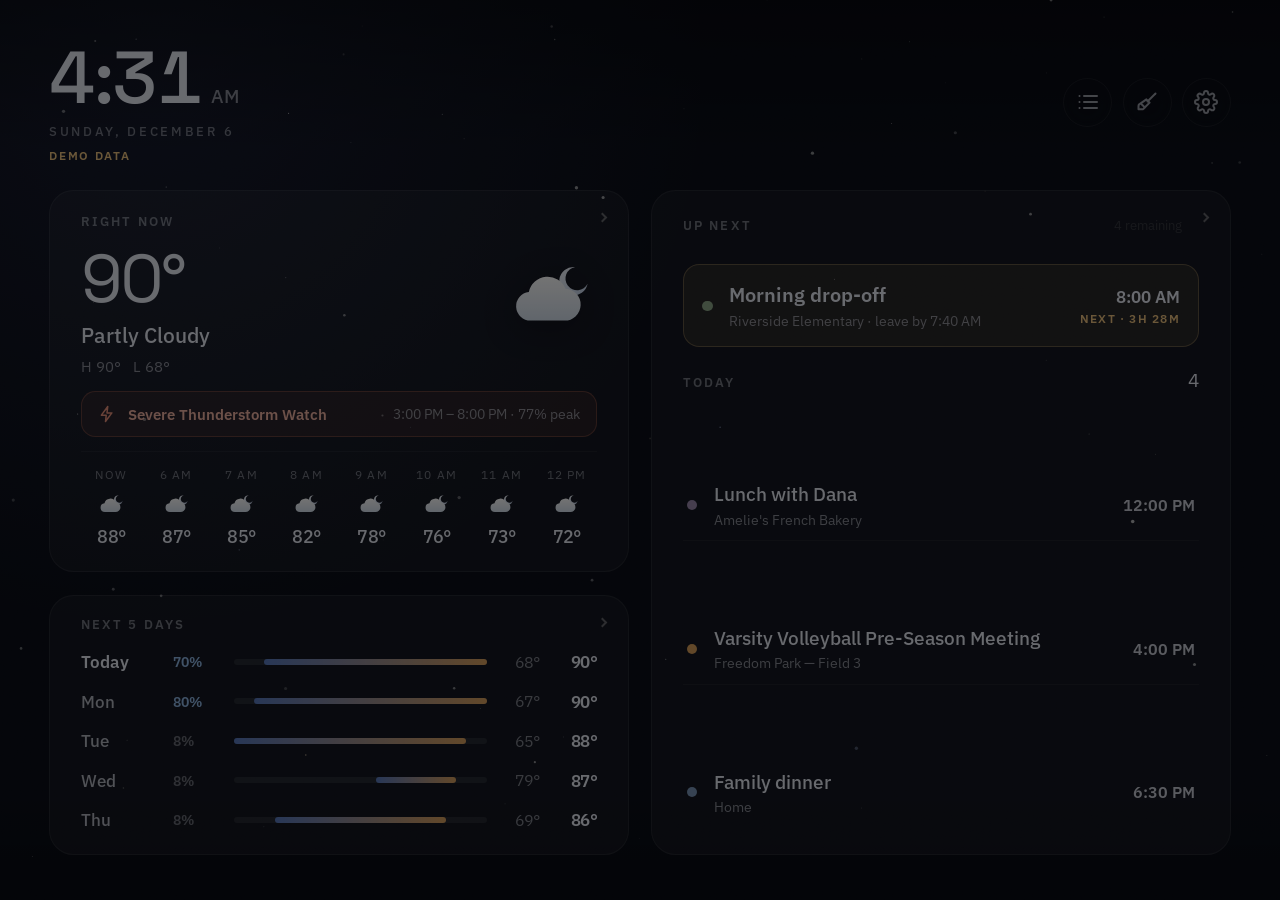
==== commit c33ebc49: "Implement the Home Hub design handoff The hub is rebuilt to the 1180×880 spec: Space Grotesk and IBM" ====
--- a/HomeHub/index.html
+++ b/HomeHub/index.html
@@ -14,6 +14,14 @@
 <meta name="format-detection" content="telephone=no"/>
 <meta name="theme-color" content="#0a1020"/>
 
+<!-- Handoff type: Space Grotesk + IBM Plex Sans. display=swap plus native
+     fallback stacks in tokens.css means offline or first-paint never shows
+     an unstyled flash — just the fallback face until the woff2 lands. The
+     service worker caches the font files after first load. -->
+<link rel="preconnect" href="https://fonts.googleapis.com"/>
+<link rel="preconnect" href="https://fonts.gstatic.com" crossorigin/>
+<link rel="stylesheet" href="https://fonts.googleapis.com/css2?family=Space+Grotesk:wght@400;500;600&family=IBM+Plex+Sans:wght@400;500;600;700&display=swap"/>
+
 <link rel="manifest" href="manifest.webmanifest"/>
 <link rel="apple-touch-icon" href="assets/icon-180.png"/>
 <link rel="icon" href="assets/icon.svg" type="image/svg+xml"/>
@@ -28,6 +36,7 @@
 <link rel="stylesheet" href="css/boards.css"/>
 <link rel="stylesheet" href="css/settings.css"/>
 <link rel="stylesheet" href="css/music.css"/>
+<link rel="stylesheet" href="css/modal.css"/>
 </head>
 <body>
 
--- a/HomeHub/css/tokens.css
+++ b/HomeHub/css/tokens.css
@@ -23,25 +23,46 @@
   --u: calc(8px * var(--scale) * var(--density) * var(--fit));
 
   /* ── Type ──────────────────────────────────────────────
-     Two faces, and the pairing is what keeps this from
-     reading as a dashboard: an editorial serif carries the
-     things you look at (time, temperature, titles), and the
-     sans carries the things you read (data, labels, rows).
-
-     Both resolve natively on iPad — New York and SF Pro —
-     so the whole typographic identity costs zero bytes and
-     never flashes an unstyled frame.                        */
-  --font: -apple-system, BlinkMacSystemFont, "SF Pro Display", "SF Pro Text",
-          "Segoe UI Variable Display", "Segoe UI", Inter, Roboto,
-          system-ui, sans-serif;
-  --font-display: ui-serif, "New York", "Iowan Old Style", "Palatino Linotype",
-          Palatino, "Hoefler Text", Garamond, Georgia, serif;
+     Two faces, both geometric, and the contrast is scale and
+     weight rather than serif against sans.
+
+     Avenir Next carries the things you look at — the time,
+     the temperature, titles. It is Frutiger's answer to
+     Futura, so it has the circular geometry that reads as
+     sportswear editorial, with humanist proportions and real
+     lining numerals that keep it from feeling like a shop
+     window. Futura itself is the fallback and is the closer
+     reference; it sits second because its numerals are
+     characterful in a way that fights a clock.
+
+     The editorial serif this replaced was doing the premium
+     work honestly enough, but a serif on a clock reads
+     broadsheet, not modern.
+
+     Both resolve natively on iPad, so the whole typographic
+     identity still costs zero bytes and never flashes an
+     unstyled frame.                                         */
+  /* The design handoff specifies Space Grotesk for the things you look
+     at (clock, temperatures, titles) and IBM Plex Sans for everything
+     else. Both load from Google Fonts with display:swap; the fallbacks
+     are the previous native stacks, so offline or before first fetch the
+     hub still renders in a face chosen on purpose. */
+  --font: "IBM Plex Sans", -apple-system, BlinkMacSystemFont, "SF Pro Text",
+          "Segoe UI", Roboto, system-ui, sans-serif;
+  --font-display: "Space Grotesk", "Avenir Next", Avenir, Futura,
+          "Helvetica Neue", system-ui, sans-serif;
+
+  /* ── Handoff frame scale ────────────────────────────────
+     The handoff is drawn at 1180×880. --px is that frame's pixel,
+     scaled proportionally to whatever screen the hub is on, so every
+     size copied from the spec stays pixel-true to the composition. */
+  --px: min(100vw / 1180, 100vh / 880);
 
   /* Distance-viewing type ramp. Nothing below 15px ships.
-     The hero sits a size below where a sans would, because the serif
-     carries far more visual weight at the same measurement. */
-  --t-hero:     calc(var(--u) * 15);   /* 120px — the temperature      */
-  --t-clock:    calc(var(--u) * 8.5);  /* 68px  — the wall clock       */
+     The hero went UP a size when the serif left: a sans of the same
+     measurement reads smaller, because none of its width is serifs. */
+  --t-hero:     calc(var(--u) * 16.5); /* 132px — the temperature      */
+  --t-clock:    calc(var(--u) * 9.5);  /* 76px  — the wall clock       */
   --t-xxl:      calc(var(--u) * 6);    /* 48px                          */
   --t-xl:       calc(var(--u) * 4.5);  /* 36px                          */
   --t-lg:       calc(var(--u) * 3.5);  /* 28px  — event titles          */
@@ -53,11 +74,14 @@
      the hotel-signage register. They should be findable, not
      loud; the content is what carries weight.                 */
   --label-size: var(--t-xs);
-  --label-track: 0.2em;
-  --label-weight: 600;
-
-  --track-tight: -0.02em;    /* large serif numerals           */
-  --track-snug:  -0.01em;    /* headings                       */
+  --label-track: 0.22em;
+  --label-weight: 700;
+
+  /* Tighter than a serif wanted. Set large and close is most of what
+     separates editorial from merely large, and geometric letterforms
+     have the even sidebearings to take it without colliding. */
+  --track-tight: -0.038em;   /* the big numerals               */
+  --track-snug:  -0.018em;   /* headings                       */
   --track-wide:  0.02em;
 
   /* ── Rhythm ─────────────────────────────────────────────
@@ -141,6 +165,39 @@
   --sev-moderate: #D6A65C;
   --sev-minor:    #8FB6C9;
 
+  /* ── Handoff palette ────────────────────────────────────
+     Straight from the design tokens section of the handoff README.
+     The daypart engine (js/core/daypart.js) stamps data-daypart on
+     <html>; the background/glow pair swaps below. */
+  --hh-bg:        #0b0e18;                      /* night default      */
+  --hh-glow:      radial-gradient(circle at 12% 8%, rgba(120,140,220,.10), transparent 40%);
+  --hh-text:      #e7eaf4;
+  --hh-text-2:    rgba(231, 234, 244, 0.55);
+  --hh-label:     rgba(231, 234, 244, 0.45);
+  --hh-card:      rgba(255, 255, 255, 0.04);
+  --hh-card-line: rgba(255, 255, 255, 0.07);
+  --hh-hairline:  rgba(255, 255, 255, 0.05);
+  --hh-alert:       #e8927c;
+  --hh-alert-copy:  #f0b3a3;
+  --hh-alert-bg:    rgba(224, 122, 95, 0.09);
+  --hh-alert-line:  rgba(224, 122, 95, 0.30);
+  --hh-cat-green:  #8fc79a;
+  --hh-cat-purple: #c39ed6;
+  --hh-cat-blue:   #84aede;
+  --hh-rain-blue:  #8fb6e4;
+  --hh-amber:      #ecc27e;
+  --hh-dusk-amber: #d9a05f;
+  --hh-cloud:      #aab3cf;
+  --hh-good:       #8fc79a;
+  --hh-good-copy:  #b5dcbc;
+  --hh-good-bg:    rgba(143, 199, 154, 0.08);
+  --hh-good-line:  rgba(143, 199, 154, 0.28);
+  --hh-range: linear-gradient(90deg, #5a7bc0, #d9a05f);
+  --hh-modal-bg:   #151a2b;
+  --hh-r-card: calc(var(--px) * 24);
+  --hh-r-strip: calc(var(--px) * 14);
+  --hh-r-modal: calc(var(--px) * 26);
+
   /* ── Motion ─────────────────────────────────────────────
      --ease-spring is the iOS-ish overshoot used for panel
      expansion; --ease-out for everything ordinary.          */
@@ -161,6 +218,26 @@
   --z-toast: 90;
 }
 
+/* ── Time-of-day palettes (handoff §Design Tokens) ───────────
+   The layout never changes between dayparts — only the ground and
+   its glows. Transitions are handled where the vars are consumed
+   (body background transitions ≥1s so the shift is ambient). */
+:root[data-daypart="morning"] {
+  --hh-bg: #121525;
+  --hh-glow: radial-gradient(1100px 500px at 30% 115%, rgba(235,166,110,.22), transparent 65%),
+             radial-gradient(900px 500px at 85% -10%, rgba(120,150,220,.12), transparent 60%);
+  --hh-card: rgba(255, 255, 255, 0.045);
+}
+:root[data-daypart="afternoon"] {
+  --hh-bg: #0f1320;
+  --hh-glow: radial-gradient(1000px 560px at 60% -15%, rgba(105,125,175,.24), transparent 60%);
+}
+:root[data-daypart="evening"] {
+  --hh-bg: #0e0f1c;
+  --hh-glow: radial-gradient(1100px 520px at 25% 118%, rgba(196,116,92,.2), transparent 62%),
+             radial-gradient(900px 500px at 90% -10%, rgba(110,100,180,.18), transparent 60%);
+}
+
 /* ── Short screens ────────────────────────────────────────────
    The home grid is tuned for a 12.9" iPad in landscape (1024pt
    tall). On anything shorter the whole composition steps down a
--- a/HomeHub/css/base.css
+++ b/HomeHub/css/base.css
@@ -7,7 +7,8 @@
 html, body {
   height: 100%;
   overflow: hidden;               /* the hub never scrolls as a page */
-  background: #05070f;
+  background: var(--hh-bg);
+  transition: background 2000ms linear;   /* daypart shifts are ambient */
   overscroll-behavior: none;
 }
 
@@ -15,7 +16,7 @@
   font-family: var(--font);
   font-size: var(--t-md);
   line-height: 1.35;
-  color: var(--fg);
+  color: var(--hh-text);
   -webkit-font-smoothing: antialiased;
   -moz-osx-font-smoothing: grayscale;
   text-rendering: optimizeLegibility;
@@ -63,26 +64,18 @@
 
 #sky > * { position: absolute; inset: 0; }
 
+/* The handoff replaces the solar-geometry gradient with four flat
+   daypart grounds plus their glows (tokens.css). sky.js still writes
+   the --sky-* vars — they've simply lost their consumer, along with the
+   sun-bloom layer. The star canvas stays: the handoff's night ground
+   asks for exactly the sparse ≤50% stars it already draws. */
 .sky-base {
-  background: linear-gradient(
-    to bottom,
-    var(--sky-1) 0%,
-    var(--sky-2) 52%,
-    var(--sky-3) 100%
-  );
+  background: var(--hh-glow), var(--hh-bg);
+  /* ≥1s so a daypart change is ambient, never an event (handoff). */
   transition: background var(--dur-sky) linear;
 }
 
-/* Sun/moon bloom, positioned by real solar azimuth + elevation. */
-.sky-glow {
-  background: radial-gradient(
-    circle var(--sky-glow-size) at var(--sky-glow-x) var(--sky-glow-y),
-    var(--sky-glow) 0%,
-    transparent 72%
-  );
-  transition: background var(--dur-sky) linear;
-  mix-blend-mode: screen;
-}
+.sky-glow { display: none; }
 
 .sky-stars {
   width: 100%;
@@ -122,11 +115,12 @@
   height: 100%;
   display: flex;
   flex-direction: column;
-  padding: max(var(--pad-edge), env(safe-area-inset-top))
-           max(var(--pad-edge), env(safe-area-inset-right))
-           max(var(--pad-edge), env(safe-area-inset-bottom))
-           max(var(--pad-edge), env(safe-area-inset-left));
-  gap: var(--gap-lg);
+  /* Handoff frame: 40px top, 48px sides, 44px bottom, 26px band gap. */
+  padding: max(calc(var(--px) * 40), env(safe-area-inset-top))
+           max(calc(var(--px) * 48), env(safe-area-inset-right))
+           max(calc(var(--px) * 44), env(safe-area-inset-bottom))
+           max(calc(var(--px) * 48), env(safe-area-inset-left));
+  gap: calc(var(--px) * 26);
   transition: opacity var(--dur) var(--ease-out),
               transform var(--dur-panel) var(--ease-spring),
               filter var(--dur-panel) var(--ease-spring);
@@ -140,6 +134,17 @@
   pointer-events: none;
 }
 
+/* Ambient mode is transparent so the live sky can show through behind
+   the photos. That means the hub has to stand down itself rather than
+   being covered up — 900ms to match the overlay's own fade, so the two
+   read as one dissolve rather than a swap. */
+body.ambient-on #hub,
+body.ambient-on #panel-host {
+  opacity: 0;
+  pointer-events: none;
+  transition: opacity 900ms var(--ease-out);
+}
+
 /* Burn-in protection: idle.js nudges this a few px every 10 min. */
 .shift-root {
   will-change: transform;
@@ -149,20 +154,16 @@
    PRIMITIVES
    ───────────────────────────────────────────────────────── */
 
-/* Cards are furniture, not chrome: no outline, a wide soft shadow to lift
-   them off the sky, and one hairline of light along the top edge the way
-   real glass catches a room. Losing the border is most of what stops the
-   home screen reading as a dashboard. */
+/* Handoff card surface: a quiet translucent panel with a hairline
+   border, 24px radius, no blur, no shadow. The old glass treatment
+   (blur + bloom + lifted shadow) reads richer close up but the handoff
+   is flatter and calmer, and it is the spec. */
 .card {
   position: relative;
-  background: var(--glass);
-  border: none;
-  border-radius: var(--r-lg);
-  box-shadow: var(--shadow-card),
-              inset 0 1px 0 rgba(255, 248, 238, 0.11);
-  backdrop-filter: blur(var(--blur)) saturate(1.3);
-  -webkit-backdrop-filter: blur(var(--blur)) saturate(1.3);
-  padding: var(--pad-card);
+  background: var(--hh-card);
+  border: 1px solid var(--hh-card-line);
+  border-radius: var(--hh-r-card);
+  padding: calc(var(--px) * 22) calc(var(--px) * 30);
   overflow: hidden;
   display: flex;
   flex-direction: column;
@@ -170,16 +171,6 @@
   min-width: 0;
 }
 
-/* A faint warm bloom in the upper-left, like light falling across glass. */
-.card::before {
-  content: "";
-  position: absolute;
-  inset: 0;
-  background: radial-gradient(120% 90% at 8% -10%,
-              rgba(255, 240, 220, 0.09), transparent 58%);
-  pointer-events: none;
-}
-
 .card.tappable {
   cursor: pointer;
   transition: transform var(--dur-fast) var(--ease-out),
@@ -188,19 +179,39 @@
 }
 .card.tappable:active {
   transform: scale(0.985);
-  background: var(--glass-hi);
-}
+  background: rgba(255, 255, 255, 0.06);
+}
+
+/* A rest-state affordance: a faint chevron in the top-right corner, so
+   a guest can tell the cards open without anything shouting about it.
+   Faint on purpose — from across the room it should disappear. */
+.card.tappable::after {
+  content: "";
+  position: absolute;
+  top: calc(var(--pad-card) + var(--u) * 0.35);
+  right: calc(var(--pad-card) + var(--u) * 0.25);
+  width: calc(var(--u) * 1);
+  height: calc(var(--u) * 1);
+  border-top: 2px solid var(--fg-4);
+  border-right: 2px solid var(--fg-4);
+  transform: rotate(45deg);
+  pointer-events: none;
+}
+/* Keep the header's own top-right tenant (a "2 overdue" note, the week's
+   range) clear of the chevron. */
+.card.tappable .section-head { padding-right: calc(var(--u) * 2.5); }
 
 /* The card currently expanding into a panel is hidden in place so
    the flying clone appears to *be* it. */
 .card.morphing { opacity: 0; }
 
+/* Handoff section label: 13px / 600 / 0.16em caps at 45%. */
 .label {
-  font-size: var(--label-size);
-  font-weight: var(--label-weight);
-  letter-spacing: var(--label-track);
+  font-size: calc(var(--px) * 13);
+  font-weight: 600;
+  letter-spacing: 0.16em;
   text-transform: uppercase;
-  color: var(--fg-3);
+  color: var(--hh-label);
   display: flex;
   align-items: center;
   gap: calc(var(--u) * 1);
@@ -305,7 +316,7 @@
 }
 .hscroll::-webkit-scrollbar { display: none; }
 
-.divider { height: 1px; background: var(--glass-line-2); flex: none; }
+.divider { height: 1px; background: var(--hh-hairline); flex: none; }
 
 .spacer { flex: 1 1 auto; min-height: 0; min-width: 0; }
 
--- a/HomeHub/css/home.css
+++ b/HomeHub/css/home.css
@@ -1,675 +1,522 @@
 /* ============================================================
-   Top bar + home widget grid
+   Top bar + home grid, to the design handoff (1180×880 frame).
+   Every size here is calc(var(--px) * N) where N is the pixel
+   value in the spec, so the composition scales proportionally.
    ============================================================ */
 
-/* ── The hero band ───────────────────────────────────────
-   Deliberately not a card. A lobby display doesn't put its
-   clock in a box, and letting this sit directly on the sky
-   is what separates the top of the screen from the grid
-   below it. A brass hairline closes the band.              */
+/* ── Header ──────────────────────────────────────────────
+   Clock block left, music pill centred, round icon buttons
+   right, all vertically centred. No rule under the band —
+   the header floats on the ground like everything else.   */
 
 #topbar {
   position: relative;   /* the mini player centres against this */
   display: flex;
-  align-items: flex-end;
-  gap: var(--gap);
-  flex: none;
-  padding-bottom: calc(var(--u) * 2.75);
-  border-bottom: 1px solid rgba(221, 178, 124, 0.22);
+  align-items: center;
+  gap: calc(var(--px) * 28);
+  flex: none;
 }
 
 .topbar-left { min-width: 0; flex: none; }
 
-.topbar-greeting {
-  font-size: var(--label-size);
-  font-weight: var(--label-weight);
-  letter-spacing: var(--label-track);
-  text-transform: uppercase;
-  color: var(--accent);
-  margin-bottom: calc(var(--u) * 1.25);
-}
-
 .topbar-clock {
   display: flex;
   align-items: baseline;
-  gap: calc(var(--u) * 1.5);
-  line-height: 0.9;
-}
+  gap: calc(var(--px) * 10);
+  line-height: 1;
+}
+/* Space Grotesk 500 at 72 frame-px, tracked -0.02em (handoff §type). */
 .clock-time {
   font-family: var(--font-display);
-  font-size: var(--t-clock);
-  font-weight: 400;
-  letter-spacing: var(--track-tight);
+  font-size: calc(var(--px) * 72);
+  font-weight: 500;
+  letter-spacing: -0.02em;
   font-variant-numeric: tabular-nums lining-nums;
-  text-shadow: 0 2px 30px rgba(0, 0, 0, 0.35);
 }
 .clock-period {
-  font-size: var(--t-md);
-  font-weight: 600;
-  color: var(--fg-3);
-  letter-spacing: 0.16em;
+  font-size: calc(var(--px) * 19);
+  font-weight: 500;
+  color: var(--hh-text);
+  opacity: 0.55;
+}
+
+.topbar-date {
+  margin-top: calc(var(--px) * 8);
+  font-size: calc(var(--px) * 13);
+  font-weight: 500;
+  color: var(--hh-text);
+  opacity: 0.45;
+  letter-spacing: 0.2em;
   text-transform: uppercase;
 }
 
-.topbar-date {
-  margin-top: calc(var(--u) * 1);
-  font-size: var(--t-md);
-  font-weight: 400;
-  color: var(--fg-2);
-  letter-spacing: var(--track-wide);
-  text-shadow: 0 1px 16px rgba(0, 0, 0, 0.3);
-}
-
 .topbar-right {
   display: flex;
   align-items: center;
-  gap: calc(var(--u) * 1.25);
+  gap: calc(var(--px) * 10);
   margin-left: auto;
   flex: none;
   flex-wrap: wrap;
   justify-content: flex-end;
-  padding-top: calc(var(--u) * 0.5);
-}
-
-.place-pill {
-  display: inline-flex;
-  align-items: center;
-  gap: calc(var(--u) * 1);
-  height: var(--tap);
-  padding: 0 calc(var(--u) * 2.25);
-  border-radius: var(--r-pill);
+}
+
+/* 48px outlined circles, glyph at 65% (handoff §header). */
+.topbar-right .icon-btn {
+  width: calc(var(--px) * 48);
+  height: calc(var(--px) * 48);
+  border-radius: 50%;
   background: transparent;
-  border: 1px solid rgba(221, 178, 124, 0.30);
-  color: var(--fg-2);
-  font-size: var(--t-sm);
-  font-weight: 500;
-  letter-spacing: var(--track-wide);
-  max-width: calc(var(--u) * 34);
-  transition: transform var(--dur-fast) var(--ease-out),
-              border-color var(--dur-fast) var(--ease-out);
-}
-.place-pill:active { transform: scale(0.95); border-color: var(--accent); }
-.place-pill span {
-  overflow: hidden;
-  text-overflow: ellipsis;
-  white-space: nowrap;
-}
-
-/* Weather alerts still need to carry, but as a lit sign rather than a
-   siren: a tinted field with a bright rule, not a solid slab of orange. */
-.alert-pill {
-  display: inline-flex;
-  align-items: center;
-  gap: calc(var(--u) * 1.1);
-  height: var(--tap);
-  padding: 0 calc(var(--u) * 2.25);
-  border-radius: var(--r-pill);
-  font-size: var(--t-sm);
-  font-weight: 600;
-  letter-spacing: var(--track-wide);
-  color: var(--sev-moderate);
-  background: rgba(214, 166, 92, 0.14);
-  border: 1px solid rgba(214, 166, 92, 0.45);
-  transition: transform var(--dur-fast) var(--ease-out);
-}
-.alert-pill:active { transform: scale(0.95); }
-
-.alert-pill.severe {
-  color: #FFF1EA;
-  background: rgba(217, 106, 90, 0.26);
-  border-color: rgba(217, 106, 90, 0.6);
-  animation: alert-breathe 4s var(--ease-in-out) infinite;
-}
-@keyframes alert-breathe {
-  0%, 100% { box-shadow: 0 0 0 rgba(217, 106, 90, 0); }
-  50%      { box-shadow: 0 0 calc(var(--u) * 4) rgba(217, 106, 90, 0.45); }
-}
-
-.demo-pill {
-  height: var(--tap);
-  padding: 0 calc(var(--u) * 2);
-  border-radius: var(--r-pill);
-  background: transparent;
-  border: 1px solid var(--glass-line);
-  font-size: var(--t-xs);
-  font-weight: 600;
-  color: var(--fg-4);
+  border: 1px solid rgba(255, 255, 255, 0.1);
+  color: var(--hh-text);
+  opacity: 0.65;
+}
+.topbar-right .icon-btn:active { background: rgba(255, 255, 255, 0.12); opacity: 1; }
+
+.demo-note {
+  display: block;
+  margin-top: calc(var(--px) * 6);
+  padding: 0;
+  background: none;
+  border: none;
+  text-align: left;
+  font-size: calc(var(--px) * 12);
+  font-weight: 600;
+  color: var(--hh-amber);
   letter-spacing: 0.14em;
   text-transform: uppercase;
+  cursor: pointer;
 }
 
 /* ─────────────────────────────────────────────────────────
-   GRID
-   Landscape iPad: weather is the anchor, calendar runs full
-   height beside it, small tiles stack down the right edge.
+   GRID (handoff §Canvas): two equal columns, 22px gap.
+   Left column: Right Now over Next 5 Days (which flexes).
+   Right column: Up Next, full height.
    ───────────────────────────────────────────────────────── */
 
 .grid {
   flex: 1;
   min-height: 0;
   display: grid;
-  gap: var(--gap);
-  grid-template-columns: repeat(12, 1fr);
-  grid-template-rows: 1.5fr 0.95fr 1.15fr;
-}
-
-.wx-card    { grid-column: 1 / 6;   grid-row: 1 / 3; }
-.cal-card   { grid-column: 6 / 10;  grid-row: 1 / 4; }
-.air-card   { grid-column: 10 / 13; grid-row: 1 / 2; }
-.list-card  { grid-column: 10 / 13; grid-row: 2 / 3; }
-.chore-card { grid-column: 10 / 13; grid-row: 3 / 4; }
-.fc-card    { grid-column: 1 / 6;   grid-row: 3 / 4; }
-
-/* ── Current weather card ─────────────────────────────────── */
+  gap: calc(var(--px) * 22);
+  grid-template-columns: 1fr 1fr;
+  grid-template-rows: auto 1fr;
+}
+
+.wx-card  { grid-column: 1; grid-row: 1; }
+.fc-card  { grid-column: 1; grid-row: 2; }
+.cal-card { grid-column: 2; grid-row: 1 / 3; }
+
+/* ── Right Now card ───────────────────────────────────────── */
+
+.wx-card { gap: calc(var(--px) * 14); }
+
+/* Active warning: the whole card adopts the alert styling (3b). */
+.wx-card.warning {
+  background: rgba(224, 122, 95, 0.08);
+  border-color: rgba(224, 122, 95, 0.35);
+}
+
+.wx-warning-head {
+  display: flex;
+  align-items: center;
+  gap: calc(var(--px) * 12);
+}
+.wx-warning-dot {
+  width: calc(var(--px) * 10);
+  height: calc(var(--px) * 10);
+  border-radius: 50%;
+  background: var(--hh-alert);
+  box-shadow: 0 0 14px rgba(232, 146, 124, 0.9);
+  animation: warning-pulse 2.2s var(--ease-in-out) infinite;
+  flex: none;
+}
+@keyframes warning-pulse {
+  0%, 100% { opacity: 1; }
+  50%      { opacity: 0.45; }
+}
+.wx-warning-text {
+  font-size: calc(var(--px) * 16);
+  font-weight: 700;
+  letter-spacing: 0.08em;
+  text-transform: uppercase;
+  color: var(--hh-alert-copy);
+  white-space: nowrap;
+  overflow: hidden;
+  text-overflow: ellipsis;
+}
 
 .wx-top {
   display: flex;
-  /* Centred, not top-aligned. The card spans two grid rows, so this box
-     is much taller than its contents and every spare pixel was pooling
-     in one gap below the temperature. */
-  align-items: center;
-  gap: var(--gap);
-  /* Basis auto, not 0: the hourly strip below also grows now, and from a
-     zero basis this box would be handed less than its own contents and
-     quietly clip the temperature. Starting at content height means the
-     two of them only ever share what's left over. */
-  flex: 1 1 auto;
-  /* Clip inside this block rather than letting a 130px numeral spill
-     over the hourly strip when the card really is too short. */
+  justify-content: space-between;
+  align-items: flex-start;
   min-height: 0;
-  overflow: hidden;
 }
 
 .wx-now { display: flex; flex-direction: column; min-width: 0; }
 
+/* Space Grotesk 400 at 64–68 frame-px, -0.03em (handoff). */
 .wx-temp {
   font-family: var(--font-display);
-  font-size: var(--t-hero);
-  font-weight: 300;
-  line-height: 0.84;
-  letter-spacing: -0.025em;
+  font-size: calc(var(--px) * 66);
+  font-weight: 400;
+  line-height: 1;
+  letter-spacing: -0.03em;
   font-variant-numeric: lining-nums;
-  margin-top: calc(var(--u) * 1);
-}
-
-.wx-hilo {
-  display: flex;
-  gap: calc(var(--u) * 2.5);
-  margin-top: calc(var(--u) * 1.5);
-  font-size: var(--t-md);
+}
+.wx-summary {
+  font-size: calc(var(--px) * 21);
   font-weight: 500;
-  letter-spacing: var(--track-wide);
-}
-.wx-hilo span { display: inline-flex; align-items: center; gap: calc(var(--u) * 0.25); }
-.wx-hilo .hi { color: var(--warm); }
-.wx-hilo .lo { color: var(--cool); }
-
-.wx-glyph {
+  margin-top: calc(var(--px) * 8);
+}
+.wx-sub {
+  font-size: calc(var(--px) * 15);
+  color: var(--hh-text-2);
+  margin-top: calc(var(--px) * 6);
+}
+
+.wx-glyph { margin: calc(var(--px) * 6) calc(var(--px) * 6) 0 0; flex: none; }
+.wx-glyph .wx-icon {
+  width: calc(var(--px) * 78);
+  height: calc(var(--px) * 78);
+  filter: drop-shadow(0 6px 16px rgba(0, 0, 0, 0.3));
+}
+
+/* The strip: alert tones for watches and rain/storm windows, green for
+   the all-clear. One strip always, so the card never jumps. */
+.wx-strip {
+  display: flex;
+  align-items: center;
+  gap: calc(var(--px) * 12);
+  width: 100%;
+  text-align: left;
+  border-radius: var(--hh-r-strip);
+  padding: calc(var(--px) * 11) calc(var(--px) * 16);
+  font-size: calc(var(--px) * 15);
+  flex: none;
+  overflow: hidden;
+}
+.wx-strip.alert {
+  background: var(--hh-alert-bg);
+  border: 1px solid var(--hh-alert-line);
+  color: var(--hh-alert);
+}
+.wx-strip.alert .wx-strip-copy { color: var(--hh-alert-copy); }
+.wx-strip.good {
+  background: var(--hh-good-bg);
+  border: 1px solid var(--hh-good-line);
+  color: var(--hh-good);
+}
+.wx-strip.good .wx-strip-copy { color: var(--hh-good-copy); }
+.wx-strip-copy {
+  font-weight: 600;
+  white-space: nowrap;
+  overflow: hidden;
+  text-overflow: ellipsis;
+}
+.wx-strip-meta {
   margin-left: auto;
-  display: flex;
-  flex-direction: column;
-  align-items: flex-end;
-  text-align: right;
-  min-width: 0;
-}
-.wx-glyph .wx-icon { filter: drop-shadow(0 6px 16px rgba(0, 0, 0, 0.3)); }
-
-.wx-summary {
-  font-family: var(--font-display);
-  font-size: var(--t-lg);
-  font-weight: 400;
-  letter-spacing: var(--track-snug);
-  margin-top: calc(var(--u) * 0.75);
-  line-height: 1.12;
-}
-.wx-feels {
-  font-size: var(--t-xs);
-  color: var(--fg-3);
-  margin-top: calc(var(--u) * 0.75);
-  letter-spacing: var(--track-wide);
-}
-
-.wx-timing {
-  display: flex;
-  align-items: center;
-  gap: calc(var(--u) * 1.25);
-  margin-top: auto;
-  padding: calc(var(--u) * 1.25) calc(var(--u) * 1.75);
-  border-radius: var(--r-pill);
-  background: var(--glass-well);
-  border: 1px solid var(--glass-line-2);
-  font-size: var(--t-sm);
-  flex: none;
-  overflow: hidden;
-}
-.wx-timing.storm { border-color: rgba(232, 194, 106, 0.32); color: var(--thunder); }
-.wx-timing.rain  { border-color: rgba(127, 180, 212, 0.32); color: var(--rain); }
-.wx-timing.clear { color: var(--good); }
-/* Something happening within the hour — brass, because it's the line
-   most worth noticing on the whole screen. */
-.wx-timing.now { border-color: rgba(221, 178, 124, 0.42); color: var(--accent); }
-
-.wx-timing-label {
-  font-size: var(--t-xs);
-  font-weight: 600;
-  letter-spacing: 0.14em;
-  text-transform: uppercase;
-}
-.wx-timing-window {
-  font-family: var(--font-display);
-  color: var(--fg);
-  font-size: var(--t-md);
-  font-weight: 400;
-  font-variant-numeric: tabular-nums lining-nums;
-  white-space: nowrap;
-}
-.wx-timing-peak {
-  margin-left: auto;
-  color: var(--fg-3);
-  font-size: var(--t-xs);
-  font-weight: 600;
-  white-space: nowrap;
-}
-.wx-timing.clear span { color: var(--good); font-weight: 600; }
-
-.wx-card .divider { margin: calc(var(--u) * 1.5) 0 0; }
-
+  font-size: calc(var(--px) * 14);
+  color: var(--hh-text-2);
+  white-space: nowrap;
+  flex: none;
+}
+
+/* Hourly strip: 8 columns over a hairline (handoff). */
 .wx-hours {
   display: grid;
-  grid-auto-flow: column;
-  grid-auto-columns: 1fr;
-  gap: calc(var(--u) * 0.5);
-  padding-top: calc(var(--u) * 2);
-  /* Shares the card's spare height with the hero above instead of
-     leaving it all in one gap. The card spans two grid rows and so is
-     taller than its contents; somebody has to take the slack, and an
-     hourly strip that breathes reads better than a hole. */
-  flex: 1 1 auto;
-  min-height: 0;
-}
+  grid-template-columns: repeat(8, 1fr);
+  gap: calc(var(--px) * 4);
+  text-align: center;
+  border-top: 1px solid var(--hh-hairline);
+  padding-top: calc(var(--px) * 14);
+  flex: none;
+}
+.wx-card.warning .wx-hours { border-top-color: rgba(224, 122, 95, 0.2); }
 
 .wx-hour {
   display: flex;
   flex-direction: column;
-  align-items: center;
-  justify-content: center;
-  gap: calc(var(--u) * 0.75);
+  gap: calc(var(--px) * 8);
+  align-items: center;
   min-width: 0;
 }
 .wx-hour-label {
-  font-size: var(--t-xs);
-  font-weight: 650;
-  color: var(--fg-3);
-  letter-spacing: 0.04em;
+  font-size: calc(var(--px) * 12);
+  letter-spacing: 0.1em;
   text-transform: uppercase;
-}
-.wx-hour-temp {
-  font-family: var(--font-display); font-size: var(--t-lg); font-weight: 500; }
-.wx-hour-precip {
-  display: inline-flex;
-  align-items: center;
-  gap: 2px;
-  font-size: var(--t-xs);
-  font-weight: 650;
-}
-.wx-hour-precip.dry { color: var(--fg-4); }
-.wx-hour-precip.wet { color: var(--rain); }
-.wx-hour-precip.storm { color: var(--thunder); }
+  color: var(--hh-label);
+  white-space: nowrap;
+}
+.wx-hour .wx-icon { width: calc(var(--px) * 24); height: calc(var(--px) * 24); }
+.wx-hour-temp { font-size: calc(var(--px) * 18); font-weight: 500; }
+/* Warning mode: the glyph slot answers "how likely" instead (3b). */
+.wx-hour-pct {
+  font-size: calc(var(--px) * 14);
+  font-weight: 600;
+  color: rgba(233, 236, 245, 0.45);
+  line-height: calc(var(--px) * 24);
+}
+.wx-hour-pct.wet { color: var(--hh-rain-blue); }
 
 .wx-skeleton { display: flex; flex-direction: column; gap: var(--gap); flex: 1; }
 
-/* ── Seven-day card ───────────────────────────────────────── */
-
-/* This card is the shortest on the grid, so it buys back vertical room
-   with tighter padding than the default. */
-.fc-card { padding: calc(var(--u) * 2) calc(var(--u) * 2.25); }
-.fc-card .section-head { margin-bottom: calc(var(--u) * 0.5); }
-
-.fc-cols {
-  display: grid;
-  grid-auto-flow: column;
-  grid-auto-columns: 1fr;
-  gap: calc(var(--u) * 0.5);
+/* ── Next 5 Days — rows with range bars ───────────────────── */
+
+.fc-card { padding: calc(var(--px) * 20) calc(var(--px) * 30); gap: calc(var(--px) * 14); }
+
+.fc-rows {
+  display: flex;
+  flex-direction: column;
+  gap: calc(var(--px) * 12);
   flex: 1;
   min-height: 0;
-}
-
-.fc-col {
-  display: grid;
-  /* The track is the only flexible row, so a short card squeezes the bar
-     rather than clipping the temperatures. */
-  grid-template-rows: auto auto auto auto minmax(0, 1fr) auto;
-  justify-items: center;
-  align-items: center;
-  gap: calc(var(--u) * 0.4);
+  justify-content: space-around;
+}
+
+.fc-row {
+  display: flex;
+  align-items: center;
+  gap: calc(var(--px) * 16);
+  min-width: 0;
+}
+.fc-day {
+  font-size: calc(var(--px) * 17);
+  font-weight: 500;
+  min-width: calc(var(--px) * 74);
+  color: var(--hh-text);
+  opacity: 0.75;
+  white-space: nowrap;
+}
+.fc-row.today .fc-day { font-weight: 600; opacity: 1; }
+.fc-pop {
+  font-size: calc(var(--px) * 14);
+  font-weight: 600;
+  min-width: calc(var(--px) * 44);
+  color: var(--hh-text);
+  opacity: 0.4;
+  white-space: nowrap;
+}
+.fc-pop.wet { color: var(--hh-rain-blue); opacity: 1; }
+
+/* The track spans the week's range; each day's fill sits where its own
+   range falls inside it (handoff §Next 5 Days). */
+.fc-bar {
+  flex: 1;
+  height: calc(var(--px) * 6);
+  border-radius: calc(var(--px) * 3);
+  background: rgba(255, 255, 255, 0.08);
+  position: relative;
+  min-width: calc(var(--px) * 60);
+}
+.fc-bar-fill {
+  position: absolute;
+  top: 0;
+  bottom: 0;
+  border-radius: inherit;
+  background: var(--hh-range);
+}
+
+.fc-lo {
+  font-size: calc(var(--px) * 16);
+  color: var(--hh-text);
+  opacity: 0.5;
+  min-width: calc(var(--px) * 36);
+  text-align: right;
+  font-variant-numeric: tabular-nums;
+}
+.fc-hi {
+  font-size: calc(var(--px) * 17);
+  font-weight: 600;
+  min-width: calc(var(--px) * 40);
+  text-align: right;
+  font-variant-numeric: tabular-nums;
+}
+
+/* ── Up Next card (handoff §agenda) ───────────────────────── */
+
+.cal-card { padding: calc(var(--px) * 26) calc(var(--px) * 30); gap: calc(var(--px) * 16); }
+
+.section-head {
+  display: flex;
+  justify-content: space-between;
+  align-items: baseline;
+  flex: none;
+}
+.section-head .note { font-size: calc(var(--px) * 14); color: var(--hh-text); opacity: 0.4; }
+.section-head .note.overdue-note { color: var(--hh-alert); opacity: 1; font-weight: 600; }
+
+/* The pinned next event: a highlighted row with a countdown badge. */
+.up-pin {
+  display: flex;
+  align-items: center;
+  gap: calc(var(--px) * 16);
+  padding: calc(var(--px) * 16) calc(var(--px) * 18);
+  background: rgba(236, 194, 126, 0.09);
+  border: 1px solid rgba(236, 194, 126, 0.3);
+  border-radius: calc(var(--px) * 16);
+  flex: none;
+  text-align: left;
+  width: 100%;
+}
+.up-pin.activity {
+  background: rgba(132, 174, 222, 0.09);
+  border-color: rgba(132, 174, 222, 0.3);
+}
+.up-pin.now {
+  background: rgba(217, 160, 95, 0.1);
+  border-color: rgba(217, 160, 95, 0.32);
+}
+.up-pin-title { font-size: calc(var(--px) * 20); font-weight: 600; }
+.up-pin-sub {
+  font-size: calc(var(--px) * 14);
+  color: var(--hh-text-2);
+  margin-top: calc(var(--px) * 2);
+  white-space: nowrap;
+  overflow: hidden;
+  text-overflow: ellipsis;
+}
+.up-pin-main { flex: 1; min-width: 0; }
+.up-pin-right { text-align: right; flex: none; }
+.up-pin-time {
+  font-size: calc(var(--px) * 17);
+  font-weight: 600;
+  white-space: nowrap;
+  font-variant-numeric: tabular-nums;
+}
+.up-pin-badge {
+  font-size: calc(var(--px) * 12);
+  font-weight: 600;
+  letter-spacing: 0.1em;
+  text-transform: uppercase;
+  color: var(--hh-amber);
+  margin-top: calc(var(--px) * 2);
+  white-space: nowrap;
+}
+.up-pin.activity .up-pin-badge { color: #9fc0ea; }
+.up-pin.now .up-pin-badge { color: #e3b98a; }
+
+/* The list distributes vertically; hairlines between rows. */
+.up-rows {
+  display: flex;
+  flex-direction: column;
+  flex: 1;
+  justify-content: space-between;
   min-height: 0;
+  overflow: hidden;
+}
+
+.up-row {
+  display: flex;
+  align-items: center;
+  gap: calc(var(--px) * 16);
+  padding: calc(var(--px) * 11) calc(var(--px) * 4);
+  border-bottom: 1px solid var(--hh-hairline);
   min-width: 0;
-  overflow: hidden;
-  padding: calc(var(--u) * 0.5) 0;
-  border-radius: var(--r-md);
-}
-.fc-col.today { background: rgba(255, 255, 255, 0.08); }
-
-.fc-col-day {
-  font-size: var(--t-xs);
-  font-weight: 650;
-  letter-spacing: 0.04em;
-  text-transform: uppercase;
-  color: var(--fg-3);
-  white-space: nowrap;
-}
-.fc-col.today .fc-col-day { color: var(--fg); }
-
-.fc-col-pop {
-  font-size: var(--t-xs);
-  font-weight: 650;
-  color: var(--rain);
-  min-height: 1em;
-}
-.fc-col-hi {
-  font-family: var(--font-display); font-size: var(--t-md); font-weight: 400; }
-.fc-col-lo { font-size: var(--t-sm); color: var(--fg-3); }
-
-/* Vertical range bar: top of the track is the week's high. */
-.fc-track {
-  position: relative;
-  width: calc(var(--u) * 1.1);
-  height: 100%;
-  min-height: 0;
-  border-radius: var(--r-pill);
-  background: rgba(255, 255, 255, 0.11);
-  justify-self: center;
-}
-.fc-track-fill {
-  position: absolute;
-  left: 0;
-  right: 0;
-  border-radius: var(--r-pill);
-}
-
-/* ── Calendar card ────────────────────────────────────────── */
-
-.cal-list {
-  flex: 1;
-  min-height: 0;
-  display: flex;
-  flex-direction: column;
-  gap: calc(var(--u) * 0.25);
-  margin: 0 calc(var(--pad-card) * -0.5);
-  padding: 0 calc(var(--pad-card) * 0.5);
-  /* Fade the last row out rather than slicing it, so a scrolling list
-     reads as "there's more" instead of "this is broken". */
-  -webkit-mask-image: linear-gradient(to bottom, #000 calc(100% - var(--u) * 5), transparent 100%);
-  mask-image: linear-gradient(to bottom, #000 calc(100% - var(--u) * 5), transparent 100%);
-}
-
-.cal-day-head {
-  display: flex;
-  align-items: center;
-  gap: calc(var(--u) * 1.5);
-  flex: none;
-  padding: calc(var(--u) * 2.25) 0 calc(var(--u) * 1);
-}
-.cal-day-head:first-child { padding-top: 0; }
-
-.cal-day-name {
-  font-size: var(--label-size);
-  font-weight: var(--label-weight);
-  letter-spacing: var(--label-track);
-  text-transform: uppercase;
-  color: var(--fg-3);
-  flex: none;
-}
-/* Hairline that runs out to the count, the way a menu section rules off. */
-.cal-day-rule {
-  flex: 1;
-  height: 1px;
-  background: var(--glass-line);
-}
-.cal-day-count {
-  font-size: var(--t-xs);
-  font-weight: 600;
-  color: var(--fg-4);
-  font-variant-numeric: tabular-nums;
-  flex: none;
-}
-
-.cal-row {
-  display: flex;
-  align-items: center;
-  gap: calc(var(--u) * 1.5);
-  padding: calc(var(--u) * 1.15) calc(var(--u) * 1.25);
-  border-radius: var(--r-md);
-  min-height: calc(var(--u) * 6.5);
-  flex: none;
-}
-.cal-row {
-  cursor: pointer;
-  transition: background var(--dur-fast) var(--ease-out);
-}
-.cal-row:active { background: var(--glass-hi); }
-.cal-row.now {
-  background: rgba(255, 250, 242, 0.09);
-  box-shadow: inset 0 0 0 1px var(--glass-line);
-  cursor: pointer;
-}
-
-.cal-dot {
-  width: calc(var(--u) * 1.25);
-  height: calc(var(--u) * 1.25);
+  width: 100%;
+  text-align: left;
+}
+.up-row:last-child { border-bottom: none; }
+
+.up-dot {
+  width: calc(var(--px) * 10);
+  height: calc(var(--px) * 10);
   border-radius: 50%;
   flex: none;
 }
-
-.cal-row-main { min-width: 0; flex: 1; }
-/* Two lines before the ellipsis. Real family events are named things
-   like "Varsity Volleyball Pre-Season Meeting", and one line in this
-   column truncates most of them into uselessness — the one thing a wall
-   display must not do, because you cannot tap to find out what it says
-   from across the room. Short titles still take a single line; only the
-   long ones spend the extra row. */
-.cal-row-title {
-  font-family: var(--font-display);
-  font-size: var(--t-md);
-  font-weight: 400;
-  line-height: 1.18;
-  letter-spacing: var(--track-snug);
-  display: -webkit-box;
-  -webkit-line-clamp: 2;
-  line-clamp: 2;
-  -webkit-box-orient: vertical;
-  overflow: hidden;
-  text-wrap: pretty;
-}
-.cal-row-where {
-  font-size: var(--t-xs);
-  color: var(--fg-3);
-  letter-spacing: var(--track-wide);
-  white-space: nowrap;
-  overflow: hidden;
-  text-overflow: ellipsis;
-  margin-top: 2px;
-}
-
-.cal-row-time { text-align: right; flex: none; }
-.cal-time-main {
-  font-size: var(--t-sm);
-  font-weight: 650;
-  font-variant-numeric: tabular-nums;
-  white-space: nowrap;
-}
-.cal-time-rel { font-size: var(--t-xs); color: var(--fg-4); }
-.cal-time-rel.live {
-  color: var(--good);
-  font-weight: 700;
-  text-transform: uppercase;
-  letter-spacing: 0.06em;
-}
-
-/* ── Air tile ─────────────────────────────────────────────── */
-
-.air-main {
-  display: flex;
-  align-items: center;
-  gap: calc(var(--u) * 1.75);
-  margin: calc(var(--u) * 1) 0;
-  flex: none;
-}
-
-.air-dial {
-  position: relative;
-  width: calc(var(--u) * 8.5);
-  height: calc(var(--u) * 8.5);
-  flex: none;
-}
-.air-ring { width: 100%; height: 100%; }
-.air-dial-value {
-  position: absolute;
-  inset: 0;
+.up-check {
+  width: calc(var(--px) * 18);
+  height: calc(var(--px) * 18);
+  border-radius: 50%;
+  border: 1.5px solid rgba(231, 234, 244, 0.35);
+  flex: none;
+  margin-left: calc(var(--px) * -4);
   display: grid;
   place-items: center;
-  font-family: var(--font-display);
-  font-size: var(--t-xl);
-  font-weight: 400;
-}
-
-.air-main-text { min-width: 0; }
-.air-band {
-  font-family: var(--font-display);
-  font-size: var(--t-lg);
-  font-weight: 400;
-  letter-spacing: var(--track-snug);
-  line-height: 1.1;
-}
-.air-sub {
-  font-size: var(--t-xs);
-  color: var(--fg-4);
+  color: transparent;
+  transition: background var(--dur-fast) var(--ease-out),
+              border-color var(--dur-fast) var(--ease-out),
+              transform var(--dur-fast) var(--ease-spring);
+}
+.up-check:active { transform: scale(0.86); }
+.up-row.overdue .up-check {
+  width: calc(var(--px) * 22);
+  height: calc(var(--px) * 22);
+  border: 2px solid var(--hh-alert);
+  margin-left: 0;
+}
+
+.up-main { flex: 1; min-width: 0; }
+.up-title {
+  font-size: calc(var(--px) * 19);
+  font-weight: 500;
+  white-space: nowrap;
+  overflow: hidden;
+  text-overflow: ellipsis;
+}
+.up-sub {
+  font-size: calc(var(--px) * 14);
+  color: var(--hh-text-2);
+  margin-top: calc(var(--px) * 2);
+  white-space: nowrap;
+  overflow: hidden;
+  text-overflow: ellipsis;
+}
+.up-time {
+  font-size: calc(var(--px) * 16);
+  font-weight: 600;
+  font-variant-numeric: tabular-nums;
+  color: var(--hh-text);
+  opacity: 0.85;
+  white-space: nowrap;
+  flex: none;
+}
+.up-tag {
+  font-size: calc(var(--px) * 13);
+  font-weight: 600;
+  letter-spacing: 0.08em;
   text-transform: uppercase;
-  letter-spacing: 0.1em;
-  margin-top: 2px;
-}
-
-.air-rows {
-  display: flex;
-  flex-direction: column;
-  justify-content: space-around;
-  gap: calc(var(--u) * 0.5);
-  flex: 1;
-  min-height: 0;
-  overflow: hidden;
-}
-.air-row {
-  display: flex;
-  align-items: center;
-  gap: calc(var(--u) * 1.25);
-  font-size: var(--t-sm);
-}
-.air-row-icon { color: var(--fg-3); display: grid; place-items: center; flex: none; }
-.air-row-text { min-width: 0; flex: 1; display: flex; flex-direction: column; }
-.air-row-label {
-  color: var(--fg-2);
-  white-space: nowrap;
-  overflow: hidden;
-  text-overflow: ellipsis;
-}
-.air-row-note { font-size: calc(var(--t-xs) * 0.9); color: var(--fg-4); }
-.air-row-value { font-weight: 650; white-space: nowrap; flex: none; }
-
-/* ── Lists tile ───────────────────────────────────────────── */
-
-.list-summary {
-  display: flex;
-  flex-direction: column;
-  justify-content: center;
-  gap: calc(var(--u) * 1.25);
-  flex: 1;
-  min-height: 0;
-}
-.list-summary-row {
-  display: flex;
-  align-items: center;
-  gap: calc(var(--u) * 1.5);
-  font-size: var(--t-md);
-}
-.list-summary-icon { color: var(--fg-3); display: grid; place-items: center; flex: none; }
-.list-summary-name {
-  font-weight: 550;
-  overflow: hidden;
-  text-overflow: ellipsis;
-  white-space: nowrap;
-}
-.list-summary-count {
-  margin-left: auto;
-  min-width: calc(var(--u) * 4);
-  height: calc(var(--u) * 4);
-  padding: 0 calc(var(--u) * 1.2);
-  border-radius: var(--r-pill);
-  background: var(--accent);
-  color: #06121b;
-  font-size: var(--t-xs);
-  font-weight: 750;
-  display: grid;
-  place-items: center;
-}
-.list-summary-count.zero { background: var(--glass-well); color: var(--good); }
-
-/* ── Chores tile ──────────────────────────────────────────── */
-
-.chore-progress {
-  height: calc(var(--u) * 1.1);
-  border-radius: var(--r-pill);
-  background: rgba(255, 255, 255, 0.11);
-  overflow: hidden;
-  margin-bottom: calc(var(--u) * 1.75);
-  flex: none;
-}
-.chore-progress-fill {
-  height: 100%;
-  border-radius: var(--r-pill);
-  background: linear-gradient(to right, var(--good), #7FE3B8);
-  transition: width var(--dur) var(--ease-out);
-}
-
-.chore-mini {
-  display: flex;
-  flex-direction: column;
-  gap: calc(var(--u) * 1.15);
-  flex: 1;
-  min-height: 0;
-  overflow: hidden;
-}
-.chore-mini-row { display: flex; align-items: center; gap: calc(var(--u) * 1.25); }
-.chore-mini-title {
-  font-size: var(--t-sm);
-  flex: 1;
-  min-width: 0;
-  overflow: hidden;
-  text-overflow: ellipsis;
-  white-space: nowrap;
-}
-.chore-mini-who {
-  font-size: var(--t-xs);
-  font-weight: 650;
-  flex: 0 1 auto;
-  min-width: 0;
-  overflow: hidden;
-  text-overflow: ellipsis;
-  white-space: nowrap;
-}
-
-.chore-clear {
-  display: flex;
-  flex-direction: column;
-  align-items: center;
-  justify-content: center;
-  gap: var(--u);
-  flex: 1;
-  color: var(--good);
-  font-size: var(--t-sm);
-  font-weight: 600;
-}
-
-/* Shared round checkbox. */
+  color: var(--hh-alert);
+  white-space: nowrap;
+  flex: none;
+}
+
+/* Overdue rows are boxed (2a). */
+.up-row.overdue {
+  background: rgba(224, 122, 95, 0.07);
+  border: 1px solid rgba(224, 122, 95, 0.14);
+  border-radius: var(--hh-r-strip);
+  padding: calc(var(--px) * 13) calc(var(--px) * 16);
+  margin-bottom: calc(var(--px) * 8);
+}
+
+/* Done: 45% with a green tick and strikethrough (3b/3c). */
+.up-row.done { opacity: 0.45; }
+.up-row.done .up-title { text-decoration: line-through; }
+.up-tick { color: var(--hh-good); font-size: calc(var(--px) * 16); flex: none; }
+
+/* Suggested skip / skipped (3b/3c). */
+.up-skip {
+  font-size: calc(var(--px) * 15);
+  font-weight: 600;
+  color: #9fc0ea;
+  white-space: nowrap;
+  flex: none;
+  background: none;
+  border: none;
+  cursor: pointer;
+}
+.up-skipped { color: var(--hh-good); font-size: calc(var(--px) * 15); font-weight: 600; flex: none; }
+
+/* Section label row inside the list ("TODAY · 6"). */
+.up-section {
+  display: flex;
+  justify-content: space-between;
+  align-items: baseline;
+  padding: calc(var(--px) * 4) 0;
+  flex: none;
+}
+
+/* Shared round checkbox (chores panel still uses it). */
 .check {
   width: calc(var(--u) * 4.5);
   height: calc(var(--u) * 4.5);
@@ -693,143 +540,38 @@
 }
 
 /* ─────────────────────────────────────────────────────────
-   Portrait / narrow: restack into a single readable column
+   Portrait / narrow: the handoff is landscape-only, so the
+   same three cards restack full-width with the frame scale
+   recomputed off the narrow edge.
    ───────────────────────────────────────────────────────── */
 
-/* Portrait: a tall, narrow board. Six cards only fit here if the whole
-   interface comes down a notch, and the weather card takes two rows so
-   the temperature keeps its presence. */
 @media (orientation: portrait), (max-aspect-ratio: 5/4) {
-  :root { --density: 0.85; }
+  :root { --px: min(100vw / 880, 100vh / 1180); }
 
   .grid {
-    grid-template-columns: repeat(6, 1fr);
-    grid-template-rows: 1.3fr 1.3fr 0.95fr 1.25fr 0.95fr;
+    grid-template-columns: 1fr;
+    grid-template-rows: auto 1.25fr 0.9fr;
   }
-  .wx-card    { grid-column: 1 / 7; grid-row: 1 / 3; }
-  .cal-card   { grid-column: 1 / 4; grid-row: 3 / 5; }
-  .fc-card    { grid-column: 4 / 7; grid-row: 3 / 4; }
-  .air-card   { grid-column: 4 / 7; grid-row: 4 / 5; }
-  .list-card  { grid-column: 1 / 4; grid-row: 5 / 6; }
-  .chore-card { grid-column: 4 / 7; grid-row: 5 / 6; }
-
-  .fc-col .wx-icon { width: calc(var(--u) * 3.75); height: calc(var(--u) * 3.75); }
+  .wx-card  { grid-column: 1; grid-row: 1; }
+  .cal-card { grid-column: 1; grid-row: 2; }
+  .fc-card  { grid-column: 1; grid-row: 3; }
+
   .topbar-date { white-space: nowrap; }
 }
 
 /* Small screens (a phone glancing at the same URL): one column. */
 @media (max-width: 700px) {
-  :root { --scale: 0.82; }
+  :root { --px: calc(100vw / 620); }
   .grid {
     grid-template-columns: 1fr;
     grid-template-rows: none;
-    grid-auto-rows: minmax(calc(var(--u) * 26), auto);
+    grid-auto-rows: auto;
     overflow-y: auto;
   }
-  .wx-card, .cal-card, .fc-card, .air-card, .list-card, .chore-card {
+  .wx-card, .cal-card, .fc-card {
     grid-column: 1 / -1;
     grid-row: auto;
   }
   #topbar { flex-direction: column; align-items: flex-start; }
   .topbar-right { margin-left: 0; }
 }
-
-/* ── Reminders in the Up Next list ────────────────────────────
-   Same row rhythm as an event so the card reads as one list; a
-   checkbox rather than a colour dot, because one is a thing that
-   happens to you and the other is a thing you have to do. */
-
-.rem-check {
-  width: calc(var(--u) * 2.5);
-  height: calc(var(--u) * 2.5);
-  border-radius: 50%;
-  flex: none;
-  border: 2px solid var(--chip, var(--accent));
-  opacity: 0.85;
-  transition: background var(--dur-fast) var(--ease-out),
-              transform var(--dur-fast) var(--ease-spring);
-}
-.rem-row:active .rem-check {
-  background: var(--chip, var(--accent));
-  transform: scale(0.86);
-}
-
-.cal-day-head.overdue .cal-day-name { color: var(--bad); }
-.cal-day-head.overdue .cal-day-rule { background: rgba(224, 144, 112, 0.3); }
-.cal-day-head.overdue .cal-day-count { color: var(--bad); }
-
-.rem-row.late .rem-check { border-color: var(--bad); }
-.cal-time-rel.late {
-  color: var(--bad);
-  font-weight: 700;
-  text-transform: uppercase;
-  letter-spacing: 0.06em;
-}
-.note.overdue-note { color: var(--bad); font-weight: 600; }
-
-/* ── Weather warnings, on the weather card ────────────────────
-   They used to sit in the top bar beside the clock, which put a
-   tornado warning in the same visual register as the date. */
-
-.wx-alert {
-  display: flex;
-  align-items: center;
-  gap: calc(var(--u) * 1.25);
-  width: 100%;
-  /* margin-top: auto takes the card's slack, so this and the timing
-     line stack at the foot instead of both competing for it and
-     squeezing the temperature until the hi/lo row clips. */
-  margin-top: auto;
-  margin-bottom: var(--u);
-  padding: calc(var(--u) * 1.1) calc(var(--u) * 1.6);
-  border-radius: var(--r-pill);
-  text-align: left;
-  font-size: var(--t-xs);
-  color: var(--sev-moderate);
-  background: rgba(214, 166, 92, 0.14);
-  border: 1px solid rgba(214, 166, 92, 0.45);
-  flex: none;
-  transition: transform var(--dur-fast) var(--ease-out);
-}
-.wx-alert:active { transform: scale(0.98); }
-.wx-alert.severe {
-  color: #FFF1EA;
-  background: rgba(217, 106, 90, 0.26);
-  border-color: rgba(217, 106, 90, 0.62);
-  animation: alert-breathe 4s var(--ease-in-out) infinite;
-}
-.wx-alert-event {
-  font-weight: 600;
-  letter-spacing: var(--track-wide);
-  white-space: nowrap;
-  overflow: hidden;
-  text-overflow: ellipsis;
-}
-/* With a warning above it, the timing line no longer needs to claim the
-   slack itself. */
-.wx-alert + .wx-timing { margin-top: 0; }
-
-/* Everything the hero gives up so a warning fits above the hourly strip
-   without the temperature clipping. Only in force when there is one. */
-.wx-card.has-alert .wx-temp {
-  font-size: calc(var(--t-hero) * 0.82);
-  margin-top: 0;
-}
-.wx-card.has-alert .wx-hilo { margin-top: calc(var(--u) * 0.75); }
-.wx-card.has-alert .wx-hours { padding-top: calc(var(--u) * 1.1); }
-.wx-card.has-alert .wx-summary { margin-top: calc(var(--u) * 0.4); }
-/* CSS beats the SVG's width/height attributes, so the glyph can give up
-   a little without the widget having to know about alerts. */
-.wx-card.has-alert .wx-glyph .wx-icon {
-  width: calc(var(--u) * 11.5);
-  height: calc(var(--u) * 11.5);
-}
-.wx-card.has-alert .wx-feels { margin-top: calc(var(--u) * 0.4); }
-
-.wx-alert-more {
-  margin-left: auto;
-  font-size: var(--t-xs);
-  font-weight: 700;
-  opacity: 0.8;
-  flex: none;
-}
--- a/HomeHub/css/boards.css
+++ b/HomeHub/css/boards.css
@@ -210,13 +210,17 @@
 .color-dot.big { width: calc(var(--u) * 4.5); height: calc(var(--u) * 4.5); flex: none; }
 .color-dot:active { transform: scale(0.9); }
 
+
 /* ── Ambient mode ─────────────────────────────────────────── */
 
+/* Transparent, not black: with no photos loaded the stage is empty and
+   the live sky is meant to show through. A black host made "the clock
+   over the sky" quietly mean "the clock over nothing". */
 #ambient {
   position: fixed;
   inset: 0;
   z-index: var(--z-ambient);
-  background: #000;
+  background: transparent;
   opacity: 0;
   transition: opacity 900ms var(--ease-out);
 }
@@ -224,7 +228,7 @@
 #ambient.in { opacity: 1; }
 #ambient.out { opacity: 0; }
 
-.ambient-stage { position: absolute; inset: 0; overflow: hidden; }
+.ambient-stage { position: absolute; inset: 0; overflow: hidden; background: #000; }
 .ambient-stage.no-photos { background: transparent; }
 
 .ambient-photo {
@@ -233,79 +237,293 @@
   background-size: cover;
   background-position: center;
   opacity: 0;
-  transition: opacity 2200ms var(--ease-out);
+  /* A slow dissolve reads as a gallery; a quick one as a slideshow app. */
+  transition: opacity 3000ms var(--ease-in-out);
 }
 .ambient-photo.in { opacity: 1; }
 .ambient-photo.drift-a { animation: drift-a linear forwards; }
 .ambient-photo.drift-b { animation: drift-b linear forwards; }
 
+/* Half the old travel (1.02→1.14): still alive on a long dwell, but no
+   longer visibly zooming, which is what read as "screensaver". */
 @keyframes drift-a {
-  from { transform: scale(1.02) translate(0, 0); }
-  to   { transform: scale(1.14) translate(-1.5%, -1.5%); }
+  from { transform: scale(1.03) translate(0, 0); }
+  to   { transform: scale(1.08) translate(-1%, -1%); }
 }
 @keyframes drift-b {
-  from { transform: scale(1.14) translate(1.5%, 1%); }
-  to   { transform: scale(1.02) translate(0, 0); }
-}
-
-.ambient-scrim {
+  from { transform: scale(1.08) translate(1%, 0.7%); }
+  to   { transform: scale(1.03) translate(0, 0); }
+}
+
+/* The old scrim was a gradient up from the bottom edge, which only made
+   sense while the panel was nailed to the bottom-left. The panel now
+   carries its own ground, so all that is left here is a whisper of a
+   vignette to stop a bright photo glaring at 2am. */
+/* The shade the type reads against.
+
+   It lives on this full-screen layer rather than behind the panel, and
+   that is the whole trick: a gradient inside a box the size of the text
+   has edges, and a soft ellipse with a visible rim reads as a grey blob
+   stuck on the photograph — worse than the card it replaced. Anchored
+   at the corner of a full-screen element there is no box to clip
+   against, so it is genuinely just the corner getting darker. */
+.ambient-vignette {
   position: absolute;
   inset: 0;
-  background: linear-gradient(to top, rgba(0, 0, 0, 0.72) 0%, rgba(0, 0, 0, 0.12) 42%, transparent 70%);
-}
-
-.ambient-info {
+  pointer-events: none;
+  transition: background 420ms var(--ease-out);
+  background: radial-gradient(ellipse at center,
+    transparent 45%, rgba(0, 0, 0, 0.28) 100%);
+}
+
+/* A steeper, smaller pool than the first cut, whose 66% reach with a
+   long pale tail smeared grey across half the photograph. Every line of
+   type carries its own shadow for the bright spots; the shade only has
+   to win locally. */
+.ambient-vignette.at-bl {
+  background: radial-gradient(115% 85% at 0% 100%,
+    rgba(0, 0, 0, 0.72) 0%, rgba(0, 0, 0, 0.45) 22%,
+    rgba(0, 0, 0, 0.12) 38%, transparent 52%);
+}
+.ambient-vignette.at-tl {
+  background: radial-gradient(115% 85% at 0% 0%,
+    rgba(0, 0, 0, 0.72) 0%, rgba(0, 0, 0, 0.45) 22%,
+    rgba(0, 0, 0, 0.12) 38%, transparent 52%);
+}
+.ambient-vignette.at-tr {
+  background: radial-gradient(115% 85% at 100% 0%,
+    rgba(0, 0, 0, 0.72) 0%, rgba(0, 0, 0, 0.45) 22%,
+    rgba(0, 0, 0, 0.12) 38%, transparent 52%);
+}
+.ambient-vignette.at-br {
+  background: radial-gradient(115% 85% at 100% 100%,
+    rgba(0, 0, 0, 0.72) 0%, rgba(0, 0, 0, 0.45) 22%,
+    rgba(0, 0, 0, 0.12) 38%, transparent 52%);
+}
+
+/* ── The information ────────────────────────────────────────
+   No card. A frosted rectangle blocks its whole bounding box, which on
+   a real photograph came to a quarter of the screen and landed on
+   somebody's face. Type sits on the picture instead, over a pool of
+   shade that fades out in every direction, so what is blocked is
+   roughly the shape of the words. */
+
+.ambient-panel {
   position: absolute;
-  left: max(calc(var(--u) * 6), env(safe-area-inset-left));
-  bottom: max(calc(var(--u) * 6), env(safe-area-inset-bottom));
-  right: calc(var(--u) * 6);
-}
+  max-width: min(calc(var(--u) * 46), 34vw);
+  transform: translate(var(--drift-x, 0), var(--drift-y, 0));
+  /* 30s to match the drift tick, so the movement is continuous rather
+     than a step every half minute. Opacity is the corner change. */
+  transition: transform 30s linear, opacity 420ms var(--ease-out);
+}
+.ambient-panel.moving { opacity: 0; }
+
+.ambient-panel.at-bl {
+  left: max(calc(var(--u) * 7), env(safe-area-inset-left));
+  bottom: max(calc(var(--u) * 7), env(safe-area-inset-bottom));
+}
+.ambient-panel.at-tl {
+  left: max(calc(var(--u) * 7), env(safe-area-inset-left));
+  top: max(calc(var(--u) * 7), env(safe-area-inset-top));
+}
+.ambient-panel.at-tr {
+  right: max(calc(var(--u) * 7), env(safe-area-inset-right));
+  top: max(calc(var(--u) * 7), env(safe-area-inset-top));
+}
+.ambient-panel.at-br {
+  right: max(calc(var(--u) * 7), env(safe-area-inset-right));
+  bottom: max(calc(var(--u) * 7), env(safe-area-inset-bottom));
+}
+
+/* Every line of type carries its own shadow. The shade handles a busy
+   photo; this handles a bright one. */
+.ambient-panel > * { text-shadow: 0 1px 12px rgba(0, 0, 0, 0.75); }
 
 .ambient-clock {
   display: flex;
   align-items: baseline;
-  gap: calc(var(--u) * 1.75);
+  gap: calc(var(--u) * 1.25);
   font-family: var(--font-display);
-  font-size: calc(var(--u) * 15);
+  /* Large enough to be read from the sofa without asking the photograph
+     to give anything up. `.sky` (no photos) scales it up further. */
+  font-size: calc(var(--u) * 10);
   font-weight: 300;
-  line-height: 0.9;
-  letter-spacing: -0.02em;
+  line-height: 0.95;
+  letter-spacing: var(--track-tight);
   font-variant-numeric: tabular-nums lining-nums;
-  text-shadow: 0 4px 40px rgba(0, 0, 0, 0.6);
 }
 .ambient-period {
-  font-size: calc(var(--u) * 3);
+  font-size: calc(var(--u) * 2.25);
   font-weight: 600;
   letter-spacing: 0.18em;
   text-transform: uppercase;
   color: var(--fg-3);
 }
-
+/* Same masthead treatment as the top bar, so the two clocks in this
+   house are recognisably the same object. */
 .ambient-date {
+  font-size: var(--t-xs);
+  font-weight: 600;
+  color: var(--fg-2);
+  margin-top: calc(var(--u) * 0.75);
+  letter-spacing: 0.2em;
+  text-transform: uppercase;
+}
+
+/* One line, not a block: glyph, temperature, range, conditions. */
+.ambient-wx {
+  display: flex;
+  align-items: center;
+  gap: calc(var(--u) * 1.75);
+  margin-top: calc(var(--u) * 1.75);
+  min-width: 0;
+}
+.ambient-temp {
+  font-family: var(--font-display);
+  font-size: calc(var(--u) * 4.5);
+  font-weight: 300;
+  line-height: 1;
+  letter-spacing: var(--track-tight);
+}
+.ambient-hilo {
+  display: flex;
+  gap: calc(var(--u) * 0.75);
+  font-size: var(--t-sm);
+  font-weight: 600;
+  font-variant-numeric: tabular-nums lining-nums;
+}
+.ambient-hilo .hi { color: var(--warm); }
+.ambient-hilo .lo { color: var(--cool); }
+.ambient-wx-summary {
+  font-size: var(--t-sm);
+  color: var(--fg-3);
+  white-space: nowrap;
+  overflow: hidden;
+  text-overflow: ellipsis;
+  min-width: 0;
+}
+
+/* ── Lines ──────────────────────────────────────────────────
+   Pinned or rotating, they are the same object: a mark, a label and
+   sometimes a time. No pills, no borders — an outlined chip is a small
+   card, and cards are what this was trying to stop doing. */
+
+.ambient-line {
+  display: flex;
+  align-items: center;
+  gap: calc(var(--u) * 1.1);
+  margin-top: calc(var(--u) * 1.1);
+  font-size: var(--t-sm);
+  color: var(--fg);
+  min-width: 0;
+}
+/* The permanent trio and the earned lines read as two groups. */
+.ambient-wx + .ambient-line { margin-top: calc(var(--u) * 2.25); }
+.ambient-line > svg { flex: none; }
+.ambient-line-text {
+  min-width: 0;
+  white-space: nowrap;
+  overflow: hidden;
+  text-overflow: ellipsis;
+}
+.ambient-line-when {
+  flex: none;
+  margin-left: auto;
+  padding-left: calc(var(--u) * 1);
+  font-size: var(--t-xs);
+  font-weight: 600;
+  font-variant-numeric: tabular-nums lining-nums;
+  color: var(--fg-3);
+}
+.ambient-dot {
+  width: calc(var(--u) * 1.1);
+  height: calc(var(--u) * 1.1);
+  border-radius: 50%;
+  flex: none;
+}
+
+/* Colour is rationed: the icon always carries it, the text only on the
+   single top-ranked line (`.lead`, set in composeLines). Three overdue
+   errands in a row used to make four orange lines — which reads as a
+   malfunction, not information. One coloured line above neutral ones
+   reads as news. */
+.ambient-line.alert > svg          { color: var(--sev-moderate); }
+.ambient-line.alert.severe > svg   { color: var(--sev-severe); }
+.ambient-line.timing.storm > svg   { color: var(--thunder); }
+.ambient-line.timing.rain > svg    { color: var(--rain); }
+.ambient-line.timing.now > svg     { color: var(--accent); }
+.ambient-line.task.overdue > svg   { color: var(--sev-severe); }
+
+.ambient-line.lead.alert           { color: var(--sev-moderate); font-weight: 600; }
+.ambient-line.lead.alert.severe    { color: var(--sev-severe); }
+.ambient-line.lead.timing.storm    { color: var(--thunder); }
+.ambient-line.lead.timing.rain     { color: var(--rain); }
+.ambient-line.lead.timing.now      { color: var(--accent); }
+.ambient-line.lead.task.overdue    { color: var(--sev-severe); }
+.ambient-line.lead.task.overdue .ambient-line-when { color: var(--sev-severe); }
+
+/* The one that takes turns. Everything non-urgent queues here and
+   changes every eight seconds, so a quiet evening shows three lines
+   instead of six and still says everything eventually. */
+.ambient-rotator {
+  opacity: 0;
+  transform: translateY(calc(var(--u) * 0.6));
+  transition: opacity 320ms var(--ease-out), transform 320ms var(--ease-out);
+}
+.ambient-rotator.in { opacity: 1; transform: translateY(0); }
+
+/* Overnight the panel is only its three permanent lines — a hallway at
+   3am has no use for a list of errands, and a quarter of the type lit
+   is a quarter of the burn-in. */
+/* With no photos the panel is the whole composition, so the clock takes
+   wall-clock scale over the live sky rather than caption scale over
+   nothing. Set from paint(), which knows whether the reel is empty. */
+.ambient-panel.sky { max-width: min(calc(var(--u) * 60), 46vw); }
+.ambient-panel.sky .ambient-clock { font-size: calc(var(--u) * 13); }
+
+/* Overnight the panel is only its three permanent lines, and smaller and
+   dimmer besides — a hallway at 3am wants a whisper, and less lit area
+   is less burn-in. Declared after .sky so night wins when both apply. */
+.ambient-panel.night { opacity: 0.66; }
+.ambient-panel.night .ambient-clock {
+  color: var(--fg-3);
+  font-size: calc(var(--u) * 8.5);
+}
+
+/* ── The rest ───────────────────────────────────────────────
+   Everything off for a few seconds. Not quite everything: one dim line
+   of time, somewhere different each time, so the screen reads as
+   resting rather than broken. */
+
+.ambient-rest {
+  position: absolute;
+  inset: 0;
+  background: #000;
+  opacity: 0;
+  pointer-events: none;
+  transition: opacity 1800ms var(--ease-in-out);
+}
+#ambient.resting .ambient-rest { opacity: 1; }
+
+.ambient-rest-clock {
+  position: absolute;
+  left: var(--rest-x, 50%);
+  top: var(--rest-y, 50%);
+  transform: translate(-50%, -50%);
+  font-family: var(--font-display);
   font-size: var(--t-lg);
-  font-weight: 400;
-  color: var(--fg-2);
-  margin-top: calc(var(--u) * 1.5);
-  letter-spacing: var(--track-wide);
-  text-shadow: 0 2px 20px rgba(0, 0, 0, 0.6);
-}
-
-.ambient-extra {
-  display: flex;
-  flex-wrap: wrap;
-  gap: calc(var(--u) * 1.5);
-  margin-top: calc(var(--u) * 2.5);
-}
-.ambient-chip {
-  display: inline-flex;
-  align-items: center;
-  gap: calc(var(--u) * 1);
-  padding: calc(var(--u) * 1) calc(var(--u) * 2);
-  border-radius: var(--r-pill);
-  background: rgba(255, 255, 255, 0.13);
-  border: 1px solid rgba(255, 255, 255, 0.18);
-  backdrop-filter: blur(20px);
-  -webkit-backdrop-filter: blur(20px);
-  font-size: var(--t-md);
-  font-weight: 600;
-}
+  font-variant-numeric: tabular-nums lining-nums;
+  color: rgba(253, 250, 245, 0.16);
+  opacity: 0;
+  transition: opacity 1800ms var(--ease-in-out);
+}
+#ambient.resting .ambient-rest-clock { opacity: 1; }
+
+/* ── Narrow / portrait ─────────────────────────────────────── */
+
+@media (orientation: portrait), (max-aspect-ratio: 5/4) {
+  .ambient-panel { max-width: min(calc(var(--u) * 62), 74vw); }
+  .ambient-clock { font-size: calc(var(--u) * 11.5); }
+  .ambient-panel.sky .ambient-clock { font-size: calc(var(--u) * 14); }
+  .ambient-panel.night .ambient-clock { font-size: calc(var(--u) * 9.5); }
+}
--- a/HomeHub/css/settings.css
+++ b/HomeHub/css/settings.css
@@ -180,4 +180,95 @@
 .source-row-value { font-size: var(--t-xs); color: var(--fg-3); margin-top: 2px; }
 .source-ok { color: var(--good); display: grid; place-items: center; flex: none; }
 
-.photo-count { font-size: var(--t-sm); margin-bottom: var(--u); }
+/* ── Photo library ────────────────────────────────────────── */
+
+.photo-manager { margin-top: calc(var(--u) * 2); }
+.photo-hint { font-size: var(--t-xs); margin-bottom: calc(var(--u) * 1.5); }
+
+.photo-grid {
+  display: grid;
+  gap: calc(var(--u) * 1.5);
+  grid-template-columns: repeat(auto-fill, minmax(calc(var(--u) * 16), 1fr));
+}
+
+.photo-tile {
+  position: relative;
+  aspect-ratio: 1;
+  padding: 0;
+  overflow: hidden;
+  border-radius: var(--r-md);
+  /* The tile is the drag handle, so the browser must not read a slow
+     drag on it as a scroll — but only once we have taken it over. Until
+     the hold fires, the panel behind it still has to scroll normally,
+     which is why this is `manipulation` and not `none`. */
+  touch-action: manipulation;
+  transition: transform var(--dur) var(--ease-spring),
+              box-shadow var(--dur-fast) var(--ease-out);
+}
+.photo-tile:focus-visible { outline: 2px solid var(--accent); outline-offset: 2px; }
+/* The half second before it lifts, so a hold reads as doing something. */
+.photo-tile.holding { transform: scale(0.96); }
+
+.photo-thumb {
+  width: 100%;
+  height: 100%;
+  object-fit: cover;
+  display: block;
+  pointer-events: none;
+}
+.photo-thumb.pending {
+  display: grid;
+  place-items: center;
+  color: var(--fg-4);
+  background: var(--glass-well);
+}
+
+.photo-ordinal {
+  position: absolute;
+  left: calc(var(--u) * 0.75);
+  bottom: calc(var(--u) * 0.75);
+  min-width: calc(var(--u) * 2.75);
+  height: calc(var(--u) * 2.75);
+  padding: 0 calc(var(--u) * 0.5);
+  border-radius: var(--r-pill);
+  display: grid;
+  place-items: center;
+  background: rgba(12, 10, 8, 0.66);
+  backdrop-filter: blur(10px);
+  -webkit-backdrop-filter: blur(10px);
+  font-size: var(--t-xs);
+  font-weight: 650;
+  pointer-events: none;
+}
+
+.photo-remove {
+  position: absolute;
+  top: calc(var(--u) * 0.75);
+  right: calc(var(--u) * 0.75);
+  width: calc(var(--u) * 3.25);
+  height: calc(var(--u) * 3.25);
+  border: none;
+  border-radius: 50%;
+  display: grid;
+  place-items: center;
+  background: rgba(12, 10, 8, 0.66);
+  backdrop-filter: blur(10px);
+  -webkit-backdrop-filter: blur(10px);
+  color: var(--fg);
+  transition: background var(--dur-fast) var(--ease-out),
+              transform var(--dur-fast) var(--ease-out);
+}
+.photo-remove:active { transform: scale(0.9); background: var(--severe); }
+
+/* While one tile is up, the others slide out of its way — so they must
+   not also be reacting to the pointer passing over them. */
+.photo-grid.reordering .photo-remove { opacity: 0; pointer-events: none; }
+
+.photo-tile.lifted {
+  z-index: 2;
+  touch-action: none;
+  box-shadow: 0 calc(var(--u) * 2) calc(var(--u) * 5) rgba(0, 0, 0, 0.5);
+  /* No transform transition while lifted: it is following a finger, and
+     easing here shows up as the photo lagging behind the touch. */
+  transition: box-shadow var(--dur-fast) var(--ease-out);
+}
--- a/HomeHub/css/music.css
+++ b/HomeHub/css/music.css
@@ -24,15 +24,13 @@
   z-index: 1;
   display: flex;
   align-items: center;
-  gap: calc(var(--u) * 2);
-  padding: calc(var(--u) * 1.1) calc(var(--u) * 1.6);
-  width: min(calc(var(--u) * 62), 46vw);
+  gap: calc(var(--px) * 14);
+  /* Handoff pill: 9px all round with 20px on the text end. */
+  padding: calc(var(--px) * 9) calc(var(--px) * 20) calc(var(--px) * 9) calc(var(--px) * 9);
   border-radius: var(--r-pill);
-  background: var(--glass);
-  border: 1px solid var(--glass-line);
-  backdrop-filter: blur(var(--blur)) saturate(1.3);
-  -webkit-backdrop-filter: blur(var(--blur)) saturate(1.3);
-  box-shadow: 0 calc(var(--u) * 1.5) calc(var(--u) * 4) rgba(0, 0, 0, 0.32);
+  background: rgba(255, 255, 255, 0.05);
+  border: 1px solid rgba(255, 255, 255, 0.08);
+  box-shadow: 0 6px 24px rgba(0, 0, 0, 0.25);
   overflow: hidden;
   opacity: 0;
   pointer-events: none;
@@ -62,35 +60,33 @@
   text-align: left;
 }
 
+/* 46px round thumb (handoff §music pill). */
 .mini-art-wrap {
-  width: calc(var(--u) * 7);
-  height: calc(var(--u) * 7);
-  border-radius: var(--r-md);
+  width: calc(var(--px) * 46);
+  height: calc(var(--px) * 46);
+  border-radius: 50%;
   overflow: hidden;
   flex: none;
   display: grid;
   place-items: center;
-  background: var(--glass-well);
+  background: linear-gradient(135deg, #3c4a6e, #1d2438);
+  border: 1px solid rgba(255, 255, 255, 0.1);
   color: var(--fg-4);
-  box-shadow: 0 calc(var(--u) * 0.5) calc(var(--u) * 1.5) rgba(0, 0, 0, 0.35);
 }
 .mini-art { width: 100%; height: 100%; object-fit: cover; display: block; }
 
-.mini-meta { min-width: 0; flex: 1; }
+.mini-meta { min-width: calc(var(--px) * 140); flex: 1; }
 .mini-title {
-  font-family: var(--font-display);
-  font-size: var(--t-md);
-  font-weight: 400;
-  letter-spacing: var(--track-snug);
+  font-size: calc(var(--px) * 17);
+  font-weight: 600;
   white-space: nowrap;
   overflow: hidden;
   text-overflow: ellipsis;
 }
 .mini-artist {
-  font-size: var(--t-xs);
+  font-size: calc(var(--px) * 13);
   margin-top: 1px;
-  color: var(--fg-3);
-  letter-spacing: var(--track-wide);
+  color: var(--hh-text-2);
   white-space: nowrap;
   overflow: hidden;
   text-overflow: ellipsis;
@@ -124,15 +120,16 @@
   flex: none;
 }
 .mini-controls .icon-btn {
-  width: calc(var(--u) * 6.5);
-  height: calc(var(--u) * 6.5);
+  width: calc(var(--px) * 40);
+  height: calc(var(--px) * 40);
   border: none;
-  background: none;
-}
-.mini-play { background: var(--glass-hi); }
+  border-radius: 50%;
+  background: rgba(255, 255, 255, 0.05);
+}
+.mini-play { background: rgba(255, 255, 255, 0.1); }
 .mini-time {
-  font-size: var(--t-xs);
-  color: var(--fg-4);
+  font-size: calc(var(--px) * 13);
+  color: rgba(231, 234, 244, 0.4);
   /* Wide enough for "-12:34" so the controls beside it don't shuffle
      sideways as the countdown crosses ten minutes. */
   min-width: calc(var(--u) * 6);
@@ -154,56 +151,38 @@
   flex-direction: column;
   overflow: hidden;
   border-radius: inherit;
-}
-
-/* Now Playing is the one screen that runs edge to edge: the header
-   floats over the artwork instead of sitting in a bar above it, so
-   the record reaches all four corners. */
-.panel:has(.np-stage) .panel-head {
-  position: absolute;
-  inset: 0 0 auto 0;
-  z-index: 2;
-  border-bottom: none;
-}
-
-.np-backdrop {
-  position: absolute;
-  inset: calc(var(--u) * -10);
-  background-size: cover;
-  background-position: center;
-  filter: blur(calc(var(--u) * 9)) saturate(1.5);
-  transform: scale(1.15);
-  transition: background-image var(--dur-panel) var(--ease-out);
-}
-/* Two jobs: keep the floating header legible over any album cover, and
-   keep the transport legible over the foot of it. */
-.np-scrim {
-  position: absolute;
-  inset: 0;
-  background:
-    linear-gradient(to bottom, rgba(8,7,6,0.52) 0%, transparent calc(var(--u) * 16)),
-    linear-gradient(to bottom, rgba(8,7,6,0.34) 0%, rgba(8,7,6,0.60) 62%, rgba(8,7,6,0.86) 100%);
+  /* Handoff 2b ground: the night palette with a bottom ambient glow. */
+  background: radial-gradient(900px 620px at 50% 118%, rgba(80, 100, 170, 0.28), transparent 65%),
+              #0b0e18;
+  padding: calc(var(--px) * 24) calc(var(--px) * 40) calc(var(--px) * 24);
+  gap: calc(var(--px) * 20);
 }
 
 .np-content {
   position: relative;
   flex: 1;
   min-height: 0;
-  display: flex;
+  display: grid;
+  grid-template-columns: auto 1fr;
+  gap: calc(var(--px) * 64);
   align-items: center;
-  justify-content: center;
-  gap: calc(var(--u) * 6);
-  /* Top padding clears the floating header. */
-  padding: calc(var(--u) * 13) calc(var(--u) * 4) calc(var(--u) * 4);
-}
-
+  padding: 0 calc(var(--px) * 24);
+}
+
+/* 380px art, 28px radius, drop shadow + ambient glow (handoff 2b). */
 .np-art-wrap {
-  width: min(38vw, 46vh);
+  width: min(calc(var(--px) * 380), 40vh);
   aspect-ratio: 1;
   flex: none;
-  border-radius: var(--r-xl);
-  overflow: hidden;
-  box-shadow: 0 calc(var(--u) * 5) calc(var(--u) * 14) rgba(0, 0, 0, 0.55);
+  border-radius: calc(var(--px) * 28);
+  overflow: hidden;
+  border: 1px solid rgba(255, 255, 255, 0.1);
+  box-shadow: 0 30px 80px rgba(0, 0, 0, 0.55),
+              0 0 120px rgba(90, 110, 180, 0.18);
+  display: grid;
+  place-items: center;
+  color: var(--fg-4);
+  background: repeating-linear-gradient(45deg, #232a42, #232a42 14px, #1c2236 14px, #1c2236 28px);
 }
 .np-art {
   width: 100%;
@@ -216,48 +195,37 @@
 }
 .np-art.loaded { opacity: 1; transform: none; }
 
-.np-meta { min-width: 0; max-width: 42ch; }
+.np-right {
+  display: flex;
+  flex-direction: column;
+  gap: calc(var(--px) * 30);
+  min-width: 0;
+}
+
+.np-meta { min-width: 0; }
 .np-title {
   font-family: var(--font-display);
-  font-size: var(--t-xxl);
-  font-weight: 400;
-  line-height: 1.08;
-  letter-spacing: var(--track-snug);
+  font-size: calc(var(--px) * 52);
+  font-weight: 500;
+  line-height: 1.1;
+  letter-spacing: -0.02em;
   text-wrap: balance;
-  text-shadow: 0 2px 30px rgba(0, 0, 0, 0.5);
 }
 .np-artist {
-  font-size: var(--t-xl);
-  font-weight: 400;
-  color: var(--fg-2);
-  margin-top: calc(var(--u) * 1.5);
-  letter-spacing: var(--track-wide);
-}
-.np-album {
-  font-size: var(--label-size);
-  font-weight: var(--label-weight);
-  letter-spacing: var(--label-track);
-  text-transform: uppercase;
-  color: var(--fg-4);
-  margin-top: calc(var(--u) * 2);
+  font-size: calc(var(--px) * 22);
+  color: rgba(231, 234, 244, 0.6);
+  margin-top: calc(var(--px) * 8);
 }
 
 /* ── Transport ────────────────────────────────────────────────
    Fades away when nobody has touched the wall for a while; any
-   activity brings it straight back. The panel header goes with it,
-   so an untouched wall shows the record and nothing else. */
+   activity brings it straight back. */
 
 .np-controls {
-  position: relative;
-  flex: none;
-  padding: 0 calc(var(--u) * 5) calc(var(--u) * 5);
+  display: flex;
+  flex-direction: column;
+  gap: calc(var(--px) * 30);
   transition: opacity 900ms var(--ease-out), transform 900ms var(--ease-out);
-}
-/* Keeps the transport a composed block rather than a wall-wide rule. */
-.np-transport {
-  width: 100%;
-  max-width: calc(var(--u) * 92);
-  margin: 0 auto;
 }
 
 .panel.resting .np-controls {
@@ -270,31 +238,24 @@
   pointer-events: none;
 }
 .panel .panel-head { transition: opacity 900ms var(--ease-out); }
-
-/* The art comes forward a touch once everything else steps back. */
-.panel.resting .np-scrim { opacity: 0.72; }
-.np-scrim { transition: opacity 900ms var(--ease-out); }
-
-.np-scrub {
-  display: flex;
-  align-items: center;
-  gap: calc(var(--u) * 2);
-  margin-bottom: calc(var(--u) * 3);
-}
-.np-elapsed, .np-remaining {
-  font-size: var(--t-xs);
-  color: var(--fg-3);
-  min-width: calc(var(--u) * 6);
-  flex: none;
-}
-.np-remaining { text-align: right; }
-
+.panel.resting .np-queue { opacity: 0; }
+.np-queue { transition: opacity 900ms var(--ease-out); }
+
+.np-scrub { display: flex; flex-direction: column; gap: calc(var(--px) * 10); }
+.np-times {
+  display: flex;
+  justify-content: space-between;
+  font-size: calc(var(--px) * 14);
+  color: rgba(231, 234, 244, 0.45);
+  font-variant-numeric: tabular-nums lining-nums;
+}
+
+/* 6px track, light fill, 16px white thumb (handoff 2b). */
 .np-track {
   position: relative;
-  flex: 1;
-  height: calc(var(--u) * 0.75);
-  border-radius: var(--r-pill);
-  background: rgba(255, 246, 232, 0.20);
+  height: calc(var(--px) * 6);
+  border-radius: calc(var(--px) * 3);
+  background: rgba(255, 255, 255, 0.1);
   cursor: pointer;
 }
 /* A taller invisible hit area — the visible bar is too thin for a finger. */
@@ -306,48 +267,117 @@
 .np-track-fill {
   height: 100%;
   width: 0;
-  border-radius: var(--r-pill);
-  background: var(--fg);
+  border-radius: inherit;
+  background: #d6dcf0;
 }
 .np-track-knob {
   position: absolute;
   top: 50%;
-  width: calc(var(--u) * 2);
-  height: calc(var(--u) * 2);
-  margin-left: calc(var(--u) * -1);
+  width: calc(var(--px) * 16);
+  height: calc(var(--px) * 16);
+  margin-left: calc(var(--px) * -8);
   transform: translateY(-50%);
   border-radius: 50%;
-  background: var(--fg);
+  background: #fff;
   box-shadow: 0 2px 8px rgba(0, 0, 0, 0.5);
 }
 
 .np-buttons {
   display: flex;
   align-items: center;
-  justify-content: center;
-  gap: calc(var(--u) * 4);
+  gap: calc(var(--px) * 26);
 }
 .np-btn {
   display: grid;
   place-items: center;
-  width: var(--tap);
-  height: var(--tap);
   border-radius: 50%;
-  color: var(--fg-2);
+  color: var(--hh-text);
   transition: transform var(--dur-fast) var(--ease-spring),
               color var(--dur-fast) var(--ease-out);
 }
 .np-btn:active { transform: scale(0.88); }
-.np-btn.on { color: var(--accent); }
-
+.np-btn.on { color: var(--hh-amber); }
+
+/* Ghost 52px (shuffle/repeat), outlined 64px (prev/next), filled 92px
+   play — the handoff's three transport weights. */
+.np-btn.ghost-btn {
+  width: calc(var(--px) * 52);
+  height: calc(var(--px) * 52);
+  background: none;
+  border: none;
+  opacity: 0.5;
+}
+.np-btn.ghost-btn.on { opacity: 1; }
+.np-btn.ring-btn {
+  width: calc(var(--px) * 64);
+  height: calc(var(--px) * 64);
+  background: none;
+  border: 1px solid rgba(255, 255, 255, 0.14);
+}
 .np-play {
-  width: calc(var(--u) * 11);
-  height: calc(var(--u) * 11);
-  background: var(--fg);
-  color: #0d0b09;
-  box-shadow: 0 calc(var(--u) * 1.5) calc(var(--u) * 4) rgba(0, 0, 0, 0.45);
+  width: calc(var(--px) * 92);
+  height: calc(var(--px) * 92);
+  background: #e7eaf4;
+  color: #0b0e18;
+  box-shadow: 0 12px 36px rgba(230, 234, 244, 0.25);
 }
 .np-play:active { transform: scale(0.93); }
+
+/* ── Queue bar (handoff 2b foot) ──────────────────────────── */
+
+.np-queue {
+  display: flex;
+  align-items: center;
+  gap: calc(var(--px) * 14);
+  background: rgba(255, 255, 255, 0.04);
+  border: 1px solid rgba(255, 255, 255, 0.07);
+  border-radius: calc(var(--px) * 18);
+  padding: calc(var(--px) * 14) calc(var(--px) * 22);
+  flex: none;
+  min-width: 0;
+}
+.np-queue-label {
+  font-size: calc(var(--px) * 12);
+  font-weight: 600;
+  letter-spacing: 0.16em;
+  text-transform: uppercase;
+  color: rgba(231, 234, 244, 0.4);
+  margin-right: calc(var(--px) * 10);
+  flex: none;
+}
+.np-queue-art {
+  width: calc(var(--px) * 36);
+  height: calc(var(--px) * 36);
+  border-radius: calc(var(--px) * 10);
+  overflow: hidden;
+  flex: none;
+  display: grid;
+  place-items: center;
+  background: repeating-linear-gradient(45deg, #2a3050, #2a3050 8px, #222741 8px, #222741 16px);
+  color: var(--fg-4);
+}
+.np-queue-art img { width: 100%; height: 100%; object-fit: cover; display: block; }
+.np-queue-meta { flex: 1; min-width: 0; }
+.np-queue-title {
+  font-size: calc(var(--px) * 16);
+  font-weight: 500;
+  white-space: nowrap;
+  overflow: hidden;
+  text-overflow: ellipsis;
+}
+.np-queue-artist {
+  font-size: calc(var(--px) * 13);
+  color: rgba(231, 234, 244, 0.45);
+  white-space: nowrap;
+  overflow: hidden;
+  text-overflow: ellipsis;
+}
+.np-queue-count {
+  font-size: calc(var(--px) * 14);
+  color: rgba(231, 234, 244, 0.4);
+  white-space: nowrap;
+  flex: none;
+}
 
 /* Repeat-one gets a dot rather than a different glyph. */
 .np-repeat { position: relative; }
@@ -397,6 +427,7 @@
 .shelf-item:active { transform: scale(0.96); }
 
 .shelf-art {
+  position: relative;
   width: 100%;
   aspect-ratio: 1;
   border-radius: var(--r-md);
@@ -410,6 +441,57 @@
 }
 .shelf-art img { width: 100%; height: 100%; object-fit: cover; display: block; }
 
+/* ── "Yes, that tap worked" ───────────────────────────────────
+   Starting a playlist is a catalog lookup plus a track list plus
+   handing a queue to the system player. A second or two of nothing
+   reads as a tap that missed, and the second tap is what actually
+   causes trouble. */
+
+.shelf-art::after {
+  /* One element does both states: a ring that spins while it starts,
+     then becomes the brass tick that says it did. */
+  content: "";
+  position: absolute;
+  inset: 0;
+  margin: auto;
+  width: calc(var(--u) * 5);
+  height: calc(var(--u) * 5);
+  border-radius: 50%;
+  opacity: 0;
+  transform: scale(0.6);
+  transition: opacity var(--dur-fast) var(--ease-out),
+              transform var(--dur-fast) var(--ease-spring);
+  pointer-events: none;
+}
+
+.shelf-item.starting .shelf-art { filter: brightness(0.5) saturate(0.7); }
+.shelf-item.starting .shelf-art::after {
+  opacity: 1;
+  transform: scale(1);
+  border: 3px solid rgba(255, 246, 232, 0.25);
+  border-top-color: var(--accent);
+  animation: shelf-spin 720ms linear infinite;
+}
+@keyframes shelf-spin { to { transform: scale(1) rotate(360deg); } }
+
+.shelf-item.started .shelf-art { filter: brightness(0.62); }
+.shelf-item.started .shelf-art::after {
+  opacity: 1;
+  transform: scale(1);
+  background: var(--accent);
+  /* A tick, masked out of a brass square rather than added as an icon
+     element, so the whole affordance stays one pseudo-element the JS
+     never has to build or tear down. White stroke: a mask reads either
+     alpha or luminance depending on the source, and white is opaque
+     under both. */
+  -webkit-mask: url("data:image/svg+xml,%3Csvg xmlns='http://www.w3.org/2000/svg' viewBox='0 0 24 24' fill='none' stroke='white' stroke-width='3.4' stroke-linecap='round' stroke-linejoin='round'%3E%3Cpath d='M20 6 9 17l-5-5'/%3E%3C/svg%3E") center / 62% no-repeat;
+  mask: url("data:image/svg+xml,%3Csvg xmlns='http://www.w3.org/2000/svg' viewBox='0 0 24 24' fill='none' stroke='white' stroke-width='3.4' stroke-linecap='round' stroke-linejoin='round'%3E%3Cpath d='M20 6 9 17l-5-5'/%3E%3C/svg%3E") center / 62% no-repeat;
+}
+
+@media (prefers-reduced-motion: reduce) {
+  .shelf-item.starting .shelf-art::after { animation: none; }
+}
+
 .shelf-title {
   font-size: var(--t-sm);
   font-weight: 550;
@@ -431,16 +513,21 @@
 @media (orientation: portrait), (max-aspect-ratio: 5/4) {
   /* Narrower here: the clock and the controls are the same width as in
      landscape but the bar is not, so the pill has to give the ground
-     back rather than run into them. */
-  #mini-player { width: min(calc(var(--u) * 52), 40vw); }
-
-  .np-content { flex-direction: column; gap: calc(var(--u) * 3); }
-  .np-art-wrap { width: min(62vw, 40vh); }
-  .np-meta { text-align: center; max-width: none; }
-  .np-title { font-size: var(--t-xl); }
-  .np-artist { font-size: var(--t-lg); }
-  .np-controls { padding: 0 calc(var(--u) * 3) calc(var(--u) * 4); }
-  .np-buttons { gap: calc(var(--u) * 2.5); }
+     back rather than run into them. Frame-px, not --u — the portrait
+     frame scale is what sized the ends it has to clear. */
+  #mini-player { width: min(calc(var(--px) * 300), 34vw); }
+
+  /* Portrait stacks the 2b grid: art above, stack below, centred. */
+  .np-content {
+    grid-template-columns: 1fr;
+    justify-items: center;
+    gap: calc(var(--px) * 36);
+    align-content: center;
+  }
+  .np-art-wrap { width: min(56vw, 36vh); }
+  .np-right { width: 100%; max-width: calc(var(--px) * 620); }
+  .np-meta { text-align: center; }
+  .np-buttons { justify-content: center; }
 }
 
 /* Below this the bar is too narrow to hold a centred pill: an absolutely
--- a/HomeHub/css/modal.css
+++ b/HomeHub/css/modal.css
@@ -0,0 +1,197 @@
+/* ============================================================
+   Event detail modal (design handoff 3d)
+   ============================================================ */
+
+/* The hub blurs and dims underneath (7px at 50%, per the spec). */
+body.modal-open #hub {
+  filter: blur(7px);
+  opacity: 0.5;
+  pointer-events: none;
+  transition: filter 200ms var(--ease-out), opacity 200ms var(--ease-out);
+}
+
+.ev-scrim {
+  position: absolute;
+  inset: 0;
+  background: rgba(5, 7, 13, 0.55);
+  opacity: 0;
+  transition: opacity 200ms var(--ease-out);
+}
+#sheet-host.in .ev-scrim { opacity: 1; }
+
+/* Self-centred: absolute + inset 0 + auto margins, so it needs nothing
+   from #sheet-host, which also serves the older bottom sheets. */
+.ev-modal {
+  position: absolute;
+  inset: 0;
+  margin: auto;
+  height: fit-content;
+  width: min(calc(var(--px) * 640), 92vw);
+  max-height: 88vh;
+  overflow-y: auto;
+  background: var(--hh-modal-bg);
+  border: 1px solid rgba(255, 255, 255, 0.11);
+  border-radius: var(--hh-r-modal);
+  box-shadow: 0 40px 120px rgba(0, 0, 0, 0.65);
+  padding: calc(var(--px) * 32) calc(var(--px) * 36);
+  display: flex;
+  flex-direction: column;
+  gap: calc(var(--px) * 22);
+  transform: scale(0.94);
+  opacity: 0;
+  transition: transform 200ms var(--ease-out), opacity 200ms var(--ease-out);
+}
+#sheet-host.in .ev-modal { transform: scale(1); opacity: 1; }
+
+.ev-head {
+  display: flex;
+  align-items: flex-start;
+  gap: calc(var(--px) * 18);
+}
+.ev-bar {
+  width: calc(var(--px) * 5);
+  align-self: stretch;
+  border-radius: calc(var(--px) * 3);
+  flex: none;
+}
+.ev-head-main { flex: 1; min-width: 0; }
+.ev-title {
+  font-family: var(--font-display);
+  font-size: calc(var(--px) * 34);
+  font-weight: 500;
+  letter-spacing: -0.01em;
+  line-height: 1.15;
+}
+.ev-sub {
+  font-size: calc(var(--px) * 17);
+  color: rgba(231, 234, 244, 0.6);
+  margin-top: calc(var(--px) * 6);
+}
+.ev-close {
+  width: calc(var(--px) * 40);
+  height: calc(var(--px) * 40);
+  border-radius: 50%;
+  border: 1px solid rgba(255, 255, 255, 0.14);
+  background: none;
+  color: rgba(231, 234, 244, 0.7);
+  display: grid;
+  place-items: center;
+  flex: none;
+}
+.ev-close:active { background: rgba(255, 255, 255, 0.12); }
+
+/* Stat tiles (LEAVE BY / WHO'S GOING). */
+.ev-tiles {
+  display: grid;
+  grid-template-columns: 1fr 1fr;
+  gap: calc(var(--px) * 12);
+}
+.ev-tile {
+  background: rgba(255, 255, 255, 0.045);
+  border: 1px solid rgba(255, 255, 255, 0.07);
+  border-radius: var(--hh-r-strip);
+  padding: calc(var(--px) * 14) calc(var(--px) * 18);
+  min-width: 0;
+}
+.ev-tile-label {
+  font-size: calc(var(--px) * 11);
+  font-weight: 600;
+  letter-spacing: 0.14em;
+  text-transform: uppercase;
+  color: var(--hh-label);
+}
+.ev-tile-big {
+  font-family: var(--font-display);
+  font-size: calc(var(--px) * 26);
+  font-weight: 500;
+  margin-top: calc(var(--px) * 6);
+  font-variant-numeric: tabular-nums;
+}
+.ev-tile-sub {
+  font-size: calc(var(--px) * 13);
+  color: rgba(231, 234, 244, 0.5);
+  margin-top: calc(var(--px) * 2);
+  white-space: nowrap;
+  overflow: hidden;
+  text-overflow: ellipsis;
+}
+.ev-tile-people {
+  display: flex;
+  align-items: center;
+  gap: calc(var(--px) * 8);
+  margin-top: calc(var(--px) * 8);
+  min-width: 0;
+}
+.ev-avatar {
+  width: calc(var(--px) * 30);
+  height: calc(var(--px) * 30);
+  border-radius: 50%;
+  background: linear-gradient(135deg, #4a5a80, #2a3350);
+  display: grid;
+  place-items: center;
+  font-size: calc(var(--px) * 12);
+  font-weight: 600;
+  flex: none;
+}
+.ev-tile-names {
+  font-size: calc(var(--px) * 14);
+  color: rgba(231, 234, 244, 0.6);
+  white-space: nowrap;
+  overflow: hidden;
+  text-overflow: ellipsis;
+}
+
+/* Checklist: rounded-square boxes; done = green fill + strikethrough. */
+.ev-checklist { display: flex; flex-direction: column; gap: calc(var(--px) * 10); }
+.ev-check-row {
+  display: flex;
+  align-items: center;
+  gap: calc(var(--px) * 12);
+  background: none;
+  border: none;
+  text-align: left;
+  cursor: pointer;
+  min-width: 0;
+}
+.ev-check-box {
+  width: calc(var(--px) * 17);
+  height: calc(var(--px) * 17);
+  border-radius: calc(var(--px) * 5);
+  border: 1.5px solid rgba(231, 234, 244, 0.4);
+  display: grid;
+  place-items: center;
+  color: transparent;
+  flex: none;
+  transition: background var(--dur-fast) var(--ease-out),
+              border-color var(--dur-fast) var(--ease-out);
+}
+.ev-check-row.done .ev-check-box {
+  background: var(--hh-good);
+  border-color: var(--hh-good);
+  color: #0b0e18;
+}
+.ev-check-label { font-size: calc(var(--px) * 16); }
+.ev-check-row.done .ev-check-label {
+  color: rgba(231, 234, 244, 0.55);
+  text-decoration: line-through;
+}
+
+/* Actions: full pills. */
+.ev-actions { display: flex; gap: calc(var(--px) * 10); margin-top: calc(var(--px) * 2); }
+.ev-btn {
+  flex: 1;
+  border-radius: var(--r-pill);
+  padding: calc(var(--px) * 13) 0;
+  text-align: center;
+  font-size: calc(var(--px) * 16);
+  font-weight: 600;
+  text-decoration: none;
+  border: 1px solid rgba(255, 255, 255, 0.16);
+  color: rgba(231, 234, 244, 0.85);
+}
+.ev-btn.primary {
+  background: #e7eaf4;
+  color: #0b0e18;
+  border: none;
+}
+.ev-btn:active { transform: scale(0.98); }
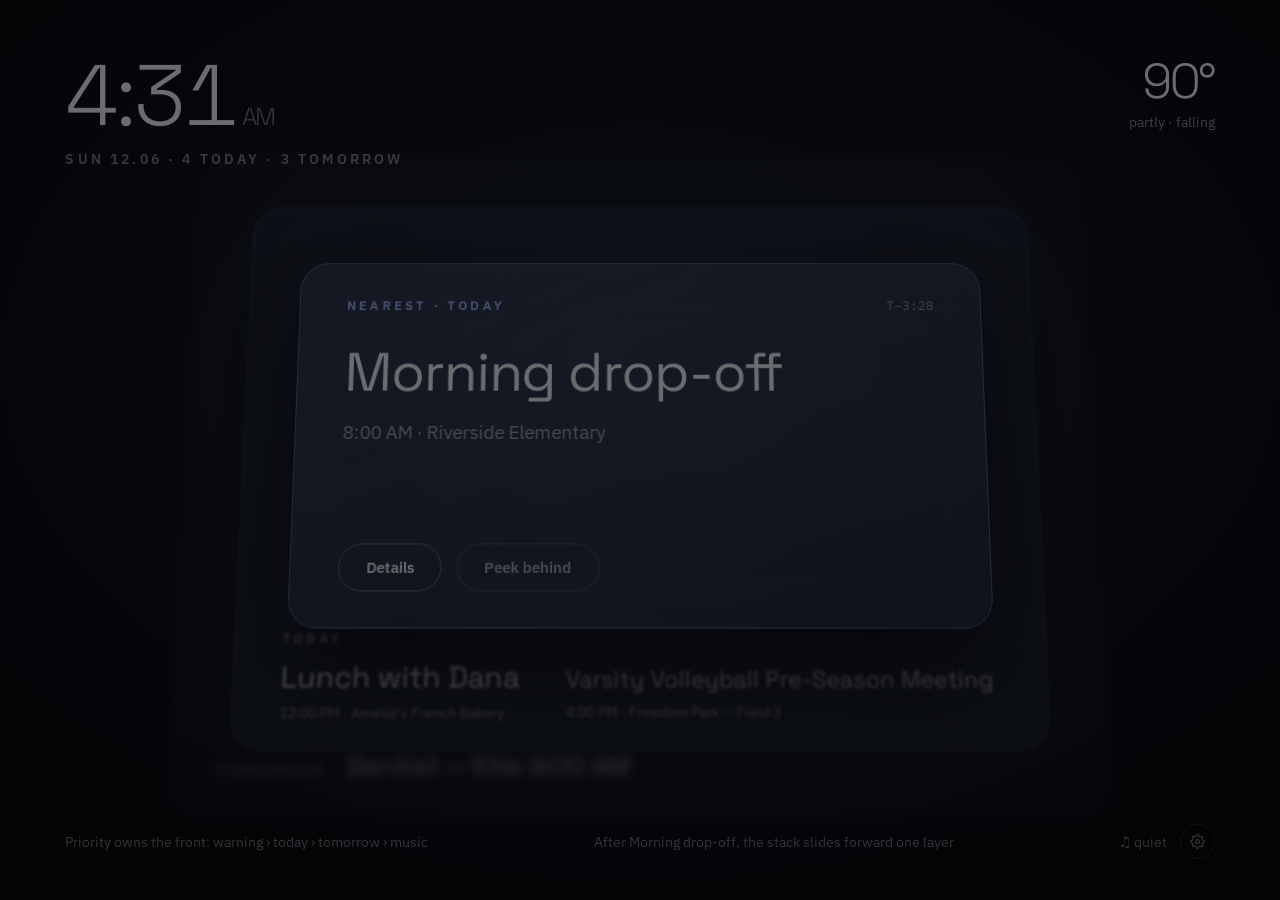
==== commit 14f1ad92: "DEPTH home (28a): the day floats in layered glass — switchable, default on A new home screen, shippe" ====
--- a/HomeHub/index.html
+++ b/HomeHub/index.html
@@ -20,7 +20,7 @@
      service worker caches the font files after first load. -->
 <link rel="preconnect" href="https://fonts.googleapis.com"/>
 <link rel="preconnect" href="https://fonts.gstatic.com" crossorigin/>
-<link rel="stylesheet" href="https://fonts.googleapis.com/css2?family=Space+Grotesk:wght@400;500;600&family=IBM+Plex+Sans:wght@400;500;600;700&display=swap"/>
+<link rel="stylesheet" href="https://fonts.googleapis.com/css2?family=Space+Grotesk:wght@300;400;500;600&family=IBM+Plex+Sans:wght@400;500;600;700&family=IBM+Plex+Mono:wght@400;500&display=swap"/>
 
 <link rel="manifest" href="manifest.webmanifest"/>
 <link rel="apple-touch-icon" href="assets/icon-180.png"/>
@@ -37,6 +37,7 @@
 <link rel="stylesheet" href="css/settings.css"/>
 <link rel="stylesheet" href="css/music.css"/>
 <link rel="stylesheet" href="css/modal.css"/>
+<link rel="stylesheet" href="css/depth.css"/>
 </head>
 <body>
 
--- a/HomeHub/css/tokens.css
+++ b/HomeHub/css/tokens.css
@@ -208,6 +208,12 @@
   --dur:       320ms;
   --dur-panel: 480ms;
   --dur-sky:   2400ms;
+  /* The now-playing choreography: art fade-in, the player↔gallery
+     settle, and the between-songs crossfade. Tokenised so reduced
+     motion reaches the whole player, not just the fast bits. */
+  --dur-art:   600ms;
+  --dur-rest:  900ms;
+  --dur-swap:  700ms;
 
   --z-sky: 0;
   --z-hub: 1;
@@ -258,5 +264,8 @@
     --dur: 1ms;
     --dur-panel: 1ms;
     --dur-sky: 1ms;
+    --dur-art: 1ms;
+    --dur-rest: 1ms;
+    --dur-swap: 1ms;
   }
 }
--- a/HomeHub/css/base.css
+++ b/HomeHub/css/base.css
@@ -293,6 +293,27 @@
 }
 .icon-btn:active { transform: scale(0.9); background: var(--glass-hi); }
 
+/* A count riding a button's shoulder — chores owed today. Position
+   needs a positioned parent, so the button opts in. */
+.icon-btn { position: relative; }
+.btn-badge {
+  position: absolute;
+  top: calc(var(--px) * -4);
+  right: calc(var(--px) * -4);
+  min-width: calc(var(--px) * 22);
+  height: calc(var(--px) * 22);
+  padding: 0 calc(var(--px) * 5);
+  border-radius: calc(var(--px) * 11);
+  background: var(--accent);
+  color: rgba(10, 12, 20, 0.9);
+  font-size: calc(var(--px) * 13);
+  font-weight: 750;
+  display: inline-flex;
+  align-items: center;
+  justify-content: center;
+  pointer-events: none;
+}
+
 /* Scroll areas inside cards/panels: momentum on, bars hidden. */
 .scroll {
   overflow-y: auto;
--- a/HomeHub/css/home.css
+++ b/HomeHub/css/home.css
@@ -17,7 +17,9 @@
   flex: none;
 }
 
-.topbar-left { min-width: 0; flex: none; }
+/* Shrinkable: when the bar is tight the greeting gives way (ellipsis)
+   rather than running under the music pill. */
+.topbar-left { min-width: 0; flex: 0 1 auto; overflow: hidden; }
 
 .topbar-clock {
   display: flex;
@@ -48,6 +50,9 @@
   opacity: 0.45;
   letter-spacing: 0.2em;
   text-transform: uppercase;
+  white-space: nowrap;
+  overflow: hidden;
+  text-overflow: ellipsis;
 }
 
 .topbar-right {
@@ -273,12 +278,28 @@
   justify-content: space-around;
 }
 
-.fc-row {
+.fc-row, .fc-head {
   display: flex;
   align-items: center;
   gap: calc(var(--px) * 16);
   min-width: 0;
 }
+
+/* Column captions over the numbers they describe. */
+.fc-head {
+  flex: none;
+  font-size: calc(var(--px) * 12);
+  font-weight: 600;
+  letter-spacing: 0.12em;
+  text-transform: uppercase;
+}
+.fc-head .fc-lo, .fc-head .fc-hi, .fc-head .fc-pop {
+  color: var(--hh-label);
+  opacity: 1;
+  font-size: inherit;
+  font-weight: inherit;
+}
+.fc-head .fc-bar-space { flex: 1; min-width: calc(var(--px) * 60); }
 .fc-day {
   font-size: calc(var(--px) * 17);
   font-weight: 500;
@@ -295,6 +316,7 @@
   color: var(--hh-text);
   opacity: 0.4;
   white-space: nowrap;
+  text-align: right;
 }
 .fc-pop.wet { color: var(--hh-rain-blue); opacity: 1; }
 
@@ -321,6 +343,8 @@
   color: var(--hh-text);
   opacity: 0.5;
   min-width: calc(var(--px) * 36);
+  /* Left of the bar now: right-aligned so the numbers butt up against
+     the track they label. */
   text-align: right;
   font-variant-numeric: tabular-nums;
 }
@@ -395,12 +419,15 @@
 .up-pin.activity .up-pin-badge { color: #9fc0ea; }
 .up-pin.now .up-pin-badge { color: #e3b98a; }
 
-/* The list distributes vertically; hairlines between rows. */
+/* Top-anchored, not distributed: space-between looked composed with a
+   full day of rows and broken with two — the last row sat pinned to the
+   card's foot across a void, reading as a stray future event. A short
+   day is a short list. */
 .up-rows {
   display: flex;
   flex-direction: column;
   flex: 1;
-  justify-content: space-between;
+  justify-content: flex-start;
   min-height: 0;
   overflow: hidden;
 }
@@ -550,8 +577,12 @@
 
   .grid {
     grid-template-columns: 1fr;
-    grid-template-rows: auto 1.25fr 0.9fr;
+    grid-template-rows: auto 1.15fr 1fr;
   }
+
+  /* The caption row costs height the portrait card doesn't have. */
+  .fc-card { padding-top: calc(var(--px) * 14); }
+  .fc-rows { gap: calc(var(--px) * 8); }
   .wx-card  { grid-column: 1; grid-row: 1; }
   .cal-card { grid-column: 1; grid-row: 2; }
   .fc-card  { grid-column: 1; grid-row: 3; }
--- a/HomeHub/css/weather.css
+++ b/HomeHub/css/weather.css
@@ -585,3 +585,43 @@
 /* Refresh button spin. */
 .icon-btn.spinning svg { animation: spin 900ms linear infinite; }
 @keyframes spin { to { transform: rotate(360deg); } }
+
+/* ── Distant tropical systems: one line each ─────────────────
+   Being watched, not a local threat — they must not outrank a warning
+   that is in effect on this street today. */
+
+.storm-lines {
+  display: flex;
+  flex-direction: column;
+  border-radius: var(--r-md);
+  background: var(--glass-well);
+  border: 1px solid var(--glass-line-2);
+  padding: calc(var(--u) * 0.5) calc(var(--u) * 2);
+}
+.storm-line {
+  display: flex;
+  align-items: center;
+  gap: calc(var(--u) * 1.5);
+  padding: calc(var(--u) * 1.5) 0;
+  border-bottom: 1px solid var(--glass-line-2);
+  min-width: 0;
+}
+.storm-line:last-child { border-bottom: none; }
+.storm-line-icon { color: var(--storm, var(--fg-3)); flex: none; display: grid; place-items: center; }
+.storm-line-name { font-weight: 650; white-space: nowrap; }
+.storm-line-label {
+  color: var(--fg-3);
+  font-size: var(--t-sm);
+  white-space: nowrap;
+  overflow: hidden;
+  text-overflow: ellipsis;
+  min-width: 0;
+  flex: 1;
+}
+.storm-line-dist {
+  color: var(--fg-3);
+  font-size: var(--t-sm);
+  font-variant-numeric: tabular-nums;
+  white-space: nowrap;
+  flex: none;
+}
--- a/HomeHub/css/boards.css
+++ b/HomeHub/css/boards.css
@@ -255,239 +255,228 @@
   to   { transform: scale(1.03) translate(0, 0); }
 }
 
-/* The old scrim was a gradient up from the bottom edge, which only made
-   sense while the panel was nailed to the bottom-left. The panel now
-   carries its own ground, so all that is left here is a whisper of a
-   vignette to stop a bright photo glaring at 2am. */
-/* The shade the type reads against.
-
-   It lives on this full-screen layer rather than behind the panel, and
-   that is the whole trick: a gradient inside a box the size of the text
-   has edges, and a soft ellipse with a visible rim reads as a grey blob
-   stuck on the photograph — worse than the card it replaced. Anchored
-   at the corner of a full-screen element there is no box to clip
-   against, so it is genuinely just the corner getting darker. */
-.ambient-vignette {
+/* ── The glass rail (design handoff 16b) ─────────────────────
+   All information lives in one frosted column on the left edge; the
+   photograph keeps the rest of the wall. Sizes are frame pixels
+   (--px) straight from the handoff — 360 rail, 44/56 insets, 280
+   column — and the colours are the design's own. IBM Plex Sans
+   carries the whole rail (the body face), weight 300 on the clock. */
+
+.ambient-rail {
   position: absolute;
-  inset: 0;
+  left: 0;
+  top: 0;
+  bottom: 0;
+  width: calc(var(--px) * 360);
+  background: linear-gradient(to right,
+    rgba(8, 10, 16, 0.62), rgba(8, 10, 16, 0.48) 70%, transparent);
+  backdrop-filter: blur(22px);
+  -webkit-backdrop-filter: blur(22px);
+  border-right: 1px solid rgba(255, 255, 255, 0.08);
   pointer-events: none;
-  transition: background 420ms var(--ease-out);
-  background: radial-gradient(ellipse at center,
-    transparent 45%, rgba(0, 0, 0, 0.28) 100%);
-}
-
-/* A steeper, smaller pool than the first cut, whose 66% reach with a
-   long pale tail smeared grey across half the photograph. Every line of
-   type carries its own shadow for the bright spots; the shade only has
-   to win locally. */
-.ambient-vignette.at-bl {
-  background: radial-gradient(115% 85% at 0% 100%,
-    rgba(0, 0, 0, 0.72) 0%, rgba(0, 0, 0, 0.45) 22%,
-    rgba(0, 0, 0, 0.12) 38%, transparent 52%);
-}
-.ambient-vignette.at-tl {
-  background: radial-gradient(115% 85% at 0% 0%,
-    rgba(0, 0, 0, 0.72) 0%, rgba(0, 0, 0, 0.45) 22%,
-    rgba(0, 0, 0, 0.12) 38%, transparent 52%);
-}
-.ambient-vignette.at-tr {
-  background: radial-gradient(115% 85% at 100% 0%,
-    rgba(0, 0, 0, 0.72) 0%, rgba(0, 0, 0, 0.45) 22%,
-    rgba(0, 0, 0, 0.12) 38%, transparent 52%);
-}
-.ambient-vignette.at-br {
-  background: radial-gradient(115% 85% at 100% 100%,
-    rgba(0, 0, 0, 0.72) 0%, rgba(0, 0, 0, 0.45) 22%,
-    rgba(0, 0, 0, 0.12) 38%, transparent 52%);
-}
-
-/* ── The information ────────────────────────────────────────
-   No card. A frosted rectangle blocks its whole bounding box, which on
-   a real photograph came to a quarter of the screen and landed on
-   somebody's face. Type sits on the picture instead, over a pool of
-   shade that fades out in every direction, so what is blocked is
-   roughly the shape of the words. */
-
-.ambient-panel {
+}
+
+.ambient-rail-content {
   position: absolute;
-  max-width: min(calc(var(--u) * 46), 34vw);
+  left: calc(var(--px) * 44);
+  top: calc(var(--px) * 56);
+  bottom: calc(var(--px) * 56);
+  width: calc(var(--px) * 280);
+  display: flex;
+  flex-direction: column;
+  color: #fff;
+  pointer-events: none;
+  /* Burn-in drift: a few px, continuous, set by ambient.js. 30s linear
+     matches the tick so the motion never steps. */
   transform: translate(var(--drift-x, 0), var(--drift-y, 0));
-  /* 30s to match the drift tick, so the movement is continuous rather
-     than a step every half minute. Opacity is the corner change. */
-  transition: transform 30s linear, opacity 420ms var(--ease-out);
-}
-.ambient-panel.moving { opacity: 0; }
-
-.ambient-panel.at-bl {
-  left: max(calc(var(--u) * 7), env(safe-area-inset-left));
-  bottom: max(calc(var(--u) * 7), env(safe-area-inset-bottom));
-}
-.ambient-panel.at-tl {
-  left: max(calc(var(--u) * 7), env(safe-area-inset-left));
-  top: max(calc(var(--u) * 7), env(safe-area-inset-top));
-}
-.ambient-panel.at-tr {
-  right: max(calc(var(--u) * 7), env(safe-area-inset-right));
-  top: max(calc(var(--u) * 7), env(safe-area-inset-top));
-}
-.ambient-panel.at-br {
-  right: max(calc(var(--u) * 7), env(safe-area-inset-right));
-  bottom: max(calc(var(--u) * 7), env(safe-area-inset-bottom));
-}
-
-/* Every line of type carries its own shadow. The shade handles a busy
-   photo; this handles a bright one. */
-.ambient-panel > * { text-shadow: 0 1px 12px rgba(0, 0, 0, 0.75); }
-
-.ambient-clock {
+  transition: transform 30s linear;
+}
+
+/* Overnight the same rail at a whisper. */
+.ambient-rail-content.night { opacity: 0.8; }
+
+.rail-clock {
   display: flex;
   align-items: baseline;
-  gap: calc(var(--u) * 1.25);
-  font-family: var(--font-display);
-  /* Large enough to be read from the sofa without asking the photograph
-     to give anything up. `.sky` (no photos) scales it up further. */
-  font-size: calc(var(--u) * 10);
+  font-size: calc(var(--px) * 88);
   font-weight: 300;
   line-height: 0.95;
-  letter-spacing: var(--track-tight);
+  letter-spacing: -0.02em;
   font-variant-numeric: tabular-nums lining-nums;
 }
-.ambient-period {
-  font-size: calc(var(--u) * 2.25);
+.rail-ampm {
+  font-size: calc(var(--px) * 20);
+  font-weight: 400;
+  color: rgba(255, 255, 255, 0.6);
+  margin-left: calc(var(--px) * 8);
+}
+.rail-date {
+  margin-top: calc(var(--px) * 12);
+  font-size: calc(var(--px) * 13);
   font-weight: 600;
-  letter-spacing: 0.18em;
+  letter-spacing: 0.24em;
   text-transform: uppercase;
-  color: var(--fg-3);
-}
-/* Same masthead treatment as the top bar, so the two clocks in this
-   house are recognisably the same object. */
-.ambient-date {
-  font-size: var(--t-xs);
-  font-weight: 600;
-  color: var(--fg-2);
-  margin-top: calc(var(--u) * 0.75);
-  letter-spacing: 0.2em;
-  text-transform: uppercase;
-}
-
-/* One line, not a block: glyph, temperature, range, conditions. */
-.ambient-wx {
-  display: flex;
-  align-items: center;
-  gap: calc(var(--u) * 1.75);
-  margin-top: calc(var(--u) * 1.75);
-  min-width: 0;
-}
-.ambient-temp {
-  font-family: var(--font-display);
-  font-size: calc(var(--u) * 4.5);
-  font-weight: 300;
+  color: rgba(255, 255, 255, 0.6);
+}
+
+.rail-rule {
+  height: 1px;
+  background: rgba(255, 255, 255, 0.16);
+  margin: calc(var(--px) * 26) 0;
+  flex: none;
+}
+
+.rail-wx {
+  display: flex;
+  align-items: center;
+  gap: calc(var(--px) * 12);
+}
+.rail-wx .wx-icon,
+.rail-wx svg {
+  width: calc(var(--px) * 34);
+  height: calc(var(--px) * 34);
+}
+.rail-temp {
+  font-size: calc(var(--px) * 44);
+  font-weight: 500;
   line-height: 1;
-  letter-spacing: var(--track-tight);
-}
-.ambient-hilo {
-  display: flex;
-  gap: calc(var(--u) * 0.75);
-  font-size: var(--t-sm);
-  font-weight: 600;
-  font-variant-numeric: tabular-nums lining-nums;
-}
-.ambient-hilo .hi { color: var(--warm); }
-.ambient-hilo .lo { color: var(--cool); }
-.ambient-wx-summary {
-  font-size: var(--t-sm);
-  color: var(--fg-3);
+  font-variant-numeric: lining-nums;
+}
+.rail-cond {
+  margin-top: calc(var(--px) * 8);
+  font-size: calc(var(--px) * 16);
+  color: rgba(255, 255, 255, 0.7);
   white-space: nowrap;
   overflow: hidden;
   text-overflow: ellipsis;
-  min-width: 0;
-}
-
-/* ── Lines ──────────────────────────────────────────────────
-   Pinned or rotating, they are the same object: a mark, a label and
-   sometimes a time. No pills, no borders — an outlined chip is a small
-   card, and cards are what this was trying to stop doing. */
-
-.ambient-line {
-  display: flex;
-  align-items: center;
-  gap: calc(var(--u) * 1.1);
-  margin-top: calc(var(--u) * 1.1);
-  font-size: var(--t-sm);
-  color: var(--fg);
-  min-width: 0;
-}
-/* The permanent trio and the earned lines read as two groups. */
-.ambient-wx + .ambient-line { margin-top: calc(var(--u) * 2.25); }
-.ambient-line > svg { flex: none; }
-.ambient-line-text {
-  min-width: 0;
+}
+.rail-hi { color: #f4c363; font-weight: 600; }
+.rail-lo { color: #9fc0ea; font-weight: 600; }
+
+/* Renders only while an advisory is in force. */
+.rail-chip {
+  margin-top: calc(var(--px) * 14);
+  display: inline-flex;
+  align-items: center;
+  gap: calc(var(--px) * 8);
+  border: 1px solid rgba(244, 195, 99, 0.45);
+  background: rgba(244, 195, 99, 0.13);
+  border-radius: 999px;
+  padding: calc(var(--px) * 8) calc(var(--px) * 16);
+  align-self: flex-start;
+  max-width: 100%;
+}
+.rail-chip-dot {
+  width: calc(var(--px) * 6);
+  height: calc(var(--px) * 6);
+  border-radius: 50%;
+  background: #f4c363;
+  flex: none;
+}
+.rail-chip-label {
+  font-size: calc(var(--px) * 13.5);
+  font-weight: 600;
+  color: #f8dba2;
   white-space: nowrap;
   overflow: hidden;
   text-overflow: ellipsis;
 }
-.ambient-line-when {
-  flex: none;
-  margin-left: auto;
-  padding-left: calc(var(--u) * 1);
-  font-size: var(--t-xs);
+
+.rail-today {
+  font-size: calc(var(--px) * 12);
   font-weight: 600;
+  letter-spacing: 0.22em;
+  text-transform: uppercase;
+  color: rgba(255, 255, 255, 0.5);
+  margin-bottom: calc(var(--px) * 14);
+}
+.rail-events {
+  display: flex;
+  flex-direction: column;
+  gap: calc(var(--px) * 14);
+  min-height: 0;
+  overflow: hidden;
+}
+.rail-event { display: flex; gap: calc(var(--px) * 12); }
+.rail-event-bar {
+  width: 3px;
+  border-radius: 2px;
+  flex: none;
+}
+.rail-event-main { min-width: 0; }
+.rail-event-title {
+  font-size: calc(var(--px) * 16);
+  font-weight: 600;
+  white-space: nowrap;
+  overflow: hidden;
+  text-overflow: ellipsis;
+}
+.rail-event-time {
+  font-size: calc(var(--px) * 14);
+  color: rgba(255, 255, 255, 0.55);
+  margin-top: calc(var(--px) * 2);
   font-variant-numeric: tabular-nums lining-nums;
-  color: var(--fg-3);
-}
-.ambient-dot {
-  width: calc(var(--u) * 1.1);
-  height: calc(var(--u) * 1.1);
-  border-radius: 50%;
-  flex: none;
-}
-
-/* Colour is rationed: the icon always carries it, the text only on the
-   single top-ranked line (`.lead`, set in composeLines). Three overdue
-   errands in a row used to make four orange lines — which reads as a
-   malfunction, not information. One coloured line above neutral ones
-   reads as news. */
-.ambient-line.alert > svg          { color: var(--sev-moderate); }
-.ambient-line.alert.severe > svg   { color: var(--sev-severe); }
-.ambient-line.timing.storm > svg   { color: var(--thunder); }
-.ambient-line.timing.rain > svg    { color: var(--rain); }
-.ambient-line.timing.now > svg     { color: var(--accent); }
-.ambient-line.task.overdue > svg   { color: var(--sev-severe); }
-
-.ambient-line.lead.alert           { color: var(--sev-moderate); font-weight: 600; }
-.ambient-line.lead.alert.severe    { color: var(--sev-severe); }
-.ambient-line.lead.timing.storm    { color: var(--thunder); }
-.ambient-line.lead.timing.rain     { color: var(--rain); }
-.ambient-line.lead.timing.now      { color: var(--accent); }
-.ambient-line.lead.task.overdue    { color: var(--sev-severe); }
-.ambient-line.lead.task.overdue .ambient-line-when { color: var(--sev-severe); }
-
-/* The one that takes turns. Everything non-urgent queues here and
-   changes every eight seconds, so a quiet evening shows three lines
-   instead of six and still says everything eventually. */
-.ambient-rotator {
-  opacity: 0;
-  transform: translateY(calc(var(--u) * 0.6));
-  transition: opacity 320ms var(--ease-out), transform 320ms var(--ease-out);
-}
-.ambient-rotator.in { opacity: 1; transform: translateY(0); }
-
-/* Overnight the panel is only its three permanent lines — a hallway at
-   3am has no use for a list of errands, and a quarter of the type lit
-   is a quarter of the burn-in. */
-/* With no photos the panel is the whole composition, so the clock takes
-   wall-clock scale over the live sky rather than caption scale over
-   nothing. Set from paint(), which knows whether the reel is empty. */
-.ambient-panel.sky { max-width: min(calc(var(--u) * 60), 46vw); }
-.ambient-panel.sky .ambient-clock { font-size: calc(var(--u) * 13); }
-
-/* Overnight the panel is only its three permanent lines, and smaller and
-   dimmer besides — a hallway at 3am wants a whisper, and less lit area
-   is less burn-in. Declared after .sky so night wins when both apply. */
-.ambient-panel.night { opacity: 0.66; }
-.ambient-panel.night .ambient-clock {
-  color: var(--fg-3);
-  font-size: calc(var(--u) * 8.5);
+}
+
+.rail-spacer { flex: 1; min-height: calc(var(--px) * 16); }
+
+/* The record playing, pinned at the foot — only while audio plays. */
+.rail-np {
+  display: flex;
+  align-items: center;
+  gap: calc(var(--px) * 12);
+  border-top: 1px solid rgba(255, 255, 255, 0.16);
+  padding-top: calc(var(--px) * 18);
+  flex: none;
+  animation: rail-np-in 900ms var(--ease-out) both;
+}
+@keyframes rail-np-in { from { opacity: 0; } to { opacity: 1; } }
+.rail-np-art {
+  width: calc(var(--px) * 46);
+  height: calc(var(--px) * 46);
+  border-radius: calc(var(--px) * 10);
+  background: linear-gradient(135deg, #3c4a6e, #1d2438);
+  object-fit: cover;
+  flex: none;
+}
+.rail-np-meta { flex: 1; min-width: 0; }
+.rail-np-title {
+  font-size: calc(var(--px) * 14.5);
+  font-weight: 600;
+  white-space: nowrap;
+  overflow: hidden;
+  text-overflow: ellipsis;
+}
+.rail-np-artist {
+  font-size: calc(var(--px) * 12.5);
+  color: rgba(255, 255, 255, 0.55);
+  white-space: nowrap;
+  overflow: hidden;
+  text-overflow: ellipsis;
+}
+.rail-eq {
+  display: flex;
+  align-items: flex-end;
+  gap: 2.5px;
+  height: calc(var(--px) * 15);
+  flex: none;
+}
+.rail-eq span {
+  width: 2.5px;
+  height: 100%;
+  border-radius: 2px;
+  background: #f4c363;
+  transform-origin: bottom;
+  animation: ssEq 1.1s ease-in-out infinite;
+}
+.rail-eq span:nth-child(2) { animation-duration: 1.4s; animation-delay: 0.2s; }
+.rail-eq span:nth-child(3) { animation-duration: 0.9s; animation-delay: 0.1s; }
+@keyframes ssEq {
+  0%, 100% { transform: scaleY(0.3); }
+  50%      { transform: scaleY(1); }
+}
+@media (prefers-reduced-motion: reduce) {
+  .rail-eq span { animation: none; transform: scaleY(0.6); }
 }
 
 /* ── The rest ───────────────────────────────────────────────
@@ -522,8 +511,86 @@
 /* ── Narrow / portrait ─────────────────────────────────────── */
 
 @media (orientation: portrait), (max-aspect-ratio: 5/4) {
-  .ambient-panel { max-width: min(calc(var(--u) * 62), 74vw); }
-  .ambient-clock { font-size: calc(var(--u) * 11.5); }
-  .ambient-panel.sky .ambient-clock { font-size: calc(var(--u) * 14); }
-  .ambient-panel.night .ambient-clock { font-size: calc(var(--u) * 9.5); }
-}
+  /* --px derives from the shorter axis in portrait, so the rail
+     already narrows proportionally; it only needs to never pass
+     half the screen. */
+  .ambient-rail { width: min(calc(var(--px) * 360), 46vw); }
+  .ambient-rail-content { width: min(calc(var(--px) * 280), 38vw); }
+}
+
+/* ── Linked-to-Reminders notes on list & chore panels ───────── */
+
+.list-sync-note {
+  display: flex;
+  align-items: center;
+  gap: calc(var(--u) * 1);
+  margin-top: auto;
+  padding-top: calc(var(--u) * 2);
+  font-size: var(--t-xs);
+  color: var(--fg-3);
+  flex: none;
+}
+.list-sync-hint { color: var(--fg-4); margin-left: calc(var(--u) * 1.5); }
+
+.chore-linked-main {
+  display: flex;
+  align-items: baseline;
+  gap: calc(var(--u) * 1.5);
+  flex: 1;
+  min-width: 0;
+}
+.chore-linked-tag {
+  font-size: var(--t-xs);
+  font-weight: 700;
+  letter-spacing: 0.08em;
+  text-transform: uppercase;
+  color: var(--bad);
+  white-space: nowrap;
+}
+
+/* ── Per-person linked chore boards ─────────────────────────── */
+
+.chore-row-meta {
+  display: flex;
+  align-items: center;
+  gap: calc(var(--u) * 1.25);
+  margin-top: calc(var(--px) * 3);
+  font-size: calc(var(--px) * 13.5);
+  color: var(--fg-3);
+}
+.chore-due { font-variant-numeric: tabular-nums; }
+.chore-repeat {
+  display: inline-flex;
+  align-items: center;
+  gap: calc(var(--px) * 4);
+  color: var(--fg-4);
+}
+.chore-repeat svg { opacity: 0.7; }
+
+.chore-board-rows { min-height: calc(var(--u) * 4); }
+
+/* The undated someday pile, quieter than what is owed today. */
+.chore-anytime { margin-top: calc(var(--u) * 1.5); }
+.chore-anytime .chore-row-title { color: var(--fg-3); }
+.chore-anytime-head {
+  font-size: calc(var(--px) * 12);
+  font-weight: 700;
+  letter-spacing: 0.08em;
+  text-transform: uppercase;
+  color: var(--fg-4);
+  margin: calc(var(--u) * 1.5) 0 calc(var(--u) * 0.5);
+}
+
+.list-add.compact {
+  margin-top: calc(var(--u) * 1.5);
+  padding: calc(var(--u) * 0.9) calc(var(--u) * 1.5);
+}
+
+/* Due chips on linked list rows. */
+.list-due {
+  flex: none;
+  font-size: calc(var(--px) * 13.5);
+  color: var(--fg-3);
+  font-variant-numeric: tabular-nums;
+}
+.list-due.late { color: var(--severe, #d98a8a); font-weight: 650; }
--- a/HomeHub/css/settings.css
+++ b/HomeHub/css/settings.css
@@ -272,3 +272,71 @@
      easing here shows up as the photo lagging behind the touch. */
   transition: box-shadow var(--dur-fast) var(--ease-out);
 }
+
+/* ── Connected Reminders lists (Settings → Device) ──────────── */
+
+.link-picker {
+  display: flex;
+  align-items: flex-start;
+  gap: calc(var(--u) * 2);
+  padding: calc(var(--u) * 1.75) calc(var(--u) * 2);
+}
+.link-picker-label {
+  font-size: var(--t-sm);
+  font-weight: 600;
+  min-width: calc(var(--u) * 14);
+  padding-top: calc(var(--u) * 0.75);
+}
+.link-picker-options {
+  display: flex;
+  flex-wrap: wrap;
+  gap: calc(var(--u) * 1);
+  flex: 1;
+  min-width: 0;
+}
+.chip.small {
+  padding: calc(var(--px) * 7) calc(var(--px) * 16);
+  font-size: calc(var(--px) * 14);
+}
+
+/* Per-person rows in Chores & Lists: the person's chip beside their
+   name, so the label reads like the chore board will. */
+.link-picker-person {
+  display: inline-flex;
+  align-items: center;
+  gap: calc(var(--u) * 1);
+}
+.link-picker-person .person-chip {
+  width: calc(var(--px) * 26);
+  height: calc(var(--px) * 26);
+  border-radius: 50%;
+  display: inline-flex;
+  align-items: center;
+  justify-content: center;
+  font-size: calc(var(--px) * 13);
+  font-weight: 700;
+  color: rgba(10, 12, 20, 0.85);
+  flex: none;
+}
+.link-picker > .icon-btn { flex: none; align-self: center; }
+
+.empty.small {
+  padding: calc(var(--u) * 2);
+  font-size: var(--t-sm);
+  flex-direction: row;
+  gap: calc(var(--u) * 1.5);
+  text-align: left;
+}
+
+/* The Works-with-Siri phrase card: sentences, not controls. */
+.siri-phrases {
+  display: flex;
+  flex-direction: column;
+  gap: calc(var(--u) * 1);
+}
+.siri-phrase {
+  padding: calc(var(--u) * 1.4) calc(var(--u) * 2);
+  font-size: var(--t-sm);
+  color: var(--fg-2);
+}
+.siri-hey { color: var(--fg-4); font-weight: 650; }
--- a/HomeHub/css/music.css
+++ b/HomeHub/css/music.css
@@ -8,26 +8,29 @@
    grid nothing at all. */
 
 #mini-player {
-  /* Lives inside the top bar. It used to be a bar across the foot of the
-     hub, which cost the grid real height whenever music played; up here
-     the band already exists and the widgets keep every pixel they had.
-
-     Absolutely centred rather than laid out between the two ends: left
-     and right are different widths, so a flex child would land in the
-     middle of the gap between them rather than the middle of the screen
-     — almost centred, which is the least convincing place to be. Being
-     positioned also means it costs the bar no height at all. */
-  position: absolute;
-  left: 50%;
-  top: 50%;
-  transform: translate(-50%, -50%);
-  z-index: 1;
+  /* In the flex flow between the clock and the buttons, auto margins
+     pulling it to the middle of whatever space is left — the handoff's
+     "center-right". It used to be absolutely centred on the screen,
+     which was prettier right up until a long date line (morning's
+     "· GOOD MORNING") physically ran underneath it. In flow, a wide
+     neighbour shrinks the pill instead of colliding with it.
+
+     `position: relative` is not decoration: the progress hairline
+     inside is absolutely positioned, and without this it anchors to
+     the whole top bar and draws itself under the date line. */
+  position: relative;
+  margin: 0 auto;
+  /* Never squeezed past recognisability: art, pause and a sliver of
+     title. Below this the date line ellipsizes instead (home.css). */
+  min-width: calc(var(--px) * 240);
+  max-width: calc(var(--px) * 430);
+  flex: 1 1 auto;
   display: flex;
   align-items: center;
   gap: calc(var(--px) * 14);
-  /* Handoff pill: 9px all round with 20px on the text end. */
-  padding: calc(var(--px) * 9) calc(var(--px) * 20) calc(var(--px) * 9) calc(var(--px) * 9);
-  border-radius: var(--r-pill);
+  padding: calc(var(--px) * 10) calc(var(--px) * 20) calc(var(--px) * 10) calc(var(--px) * 10);
+  /* A rounded rectangle, not a pill — roomier, more of an object. */
+  border-radius: calc(var(--px) * 18);
   background: rgba(255, 255, 255, 0.05);
   border: 1px solid rgba(255, 255, 255, 0.08);
   box-shadow: 0 6px 24px rgba(0, 0, 0, 0.25);
@@ -39,15 +42,13 @@
 }
 #mini-player.in {
   opacity: 1;
-  transform: translate(-50%, -50%);
+  transform: none;
   pointer-events: auto;
 }
-/* Out of the layout entirely when silent — it is positioned, so it costs
-   the bar nothing either way, but this stops an empty pill catching
-   taps. */
+/* Out of the layout entirely when silent. */
 #mini-player:empty { display: none; }
 #mini-player:not(.in) {
-  transform: translate(-50%, calc(-50% - var(--u)));
+  transform: translateY(calc(var(--u) * -1));
   pointer-events: none;
 }
 
@@ -60,11 +61,11 @@
   text-align: left;
 }
 
-/* 46px round thumb (handoff §music pill). */
+/* Square art with soft corners — reads as a record, not an avatar. */
 .mini-art-wrap {
-  width: calc(var(--px) * 46);
-  height: calc(var(--px) * 46);
-  border-radius: 50%;
+  width: calc(var(--px) * 52);
+  height: calc(var(--px) * 52);
+  border-radius: calc(var(--px) * 12);
   overflow: hidden;
   flex: none;
   display: grid;
@@ -75,7 +76,19 @@
 }
 .mini-art { width: 100%; height: 100%; object-fit: cover; display: block; }
 
-.mini-meta { min-width: calc(var(--px) * 140); flex: 1; }
+/* The pill's own between-songs crossfade: the old cover rides above
+   and fades while the new one sits underneath. */
+.mini-art-wrap { position: relative; }
+.mini-art.outgoing {
+  position: absolute;
+  inset: 0;
+  transition: opacity 400ms var(--ease-out);
+}
+.mini-art.outgoing.gone { opacity: 0; }
+
+/* Wants 140 frame-px but yields when the bar is tight — the title
+   ellipsizes rather than the pill colliding with its neighbours. */
+.mini-meta { flex: 1 1 calc(var(--px) * 140); min-width: calc(var(--px) * 60); }
 .mini-title {
   font-size: calc(var(--px) * 17);
   font-weight: 600;
@@ -97,9 +110,9 @@
    halves away, leaving a stub in the middle that reads as a glitch. */
 .mini-progress {
   position: absolute;
-  bottom: calc(var(--u) * 0.75);
-  left: calc(var(--u) * 3);
-  right: calc(var(--u) * 3);
+  bottom: calc(var(--px) * 5);
+  left: calc(var(--px) * 74);
+  right: calc(var(--px) * 20);
   height: 3px;
   border-radius: 3px;
   overflow: hidden;
@@ -138,10 +151,15 @@
 }
 #mini-player.paused .mini-art { filter: saturate(0.7) brightness(0.85); }
 
-/* ── Now Playing ──────────────────────────────────────────────
-   The album art is the composition. Everything else sits on a
-   blurred enlargement of the same image, so the whole wall takes
-   the colour of the record. */
+/* ── Now Playing — the "Immersive" set (handoff 18a/18b) ──────
+   The album's light fills the room: a warm glow derived from the cover
+   sits behind everything, a cool counter-glow answers it, and the art
+   card is haloed in the same colour. Controls (18a): lit art left, full
+   hierarchy right, glass queue bar at the foot. Untouched for
+   FADE_AFTER while playing, the same DOM becomes the ambient screen
+   (.panel.resting): the art floats centered in its glow with a pulsing
+   EQ, clock top right, a hairline of progress along the bottom edge,
+   night-dim in the corner. */
 
 .np-stage {
   position: relative;
@@ -151,14 +169,45 @@
   flex-direction: column;
   overflow: hidden;
   border-radius: inherit;
-  /* Handoff 2b ground: the night palette with a bottom ambient glow. */
-  background: radial-gradient(900px 620px at 50% 118%, rgba(80, 100, 170, 0.28), transparent 65%),
+  /* Reference warm hue until the artwork lands (handoff). */
+  --np-halo: rgba(180, 160, 130, 0.12);
+  background: radial-gradient(800px 600px at 85% 90%, rgba(90, 110, 180, 0.14), transparent 60%),
               #0b0e18;
-  padding: calc(var(--px) * 24) calc(var(--px) * 40) calc(var(--px) * 24);
-  gap: calc(var(--px) * 20);
-}
-
-.np-content {
+  padding: calc(var(--px) * 20) calc(var(--px) * 40) calc(var(--px) * 22);
+  gap: calc(var(--px) * 16);
+  /* Controls ⇄ ambient crossfade (the handoff asks for 400–600ms). */
+  --np-mode: 560ms;
+}
+
+/* The warm glow, twice: JS alternates .current between songs so the
+   room's light crossfades (~800ms) — background-image cannot animate. */
+.np-glow {
+  position: absolute;
+  inset: 0;
+  background-image: radial-gradient(1100px 700px at 30% 40%, rgba(196, 178, 148, 0.18), transparent 60%);
+  opacity: 0;
+  transition: opacity 800ms var(--ease-in-out);
+  pointer-events: none;
+}
+.np-glow.current { opacity: 1; }
+
+/* Night-dim: a veil over the whole stage. The display bridge drops the
+   real backlight where it exists; this carries the effect everywhere. */
+.np-stage::after {
+  content: "";
+  position: absolute;
+  inset: 0;
+  background: rgba(0, 0, 0, 0.55);
+  opacity: 0;
+  transition: opacity 600ms var(--ease-in-out);
+  pointer-events: none;
+  z-index: 4;
+}
+.np-stage.night-dim::after { opacity: 1; }
+
+/* ── The 18a composition ──────────────────────────────────── */
+
+.np-body {
   position: relative;
   flex: 1;
   min-height: 0;
@@ -166,34 +215,61 @@
   grid-template-columns: auto 1fr;
   gap: calc(var(--px) * 64);
   align-items: center;
-  padding: 0 calc(var(--px) * 24);
-}
-
-/* 380px art, 28px radius, drop shadow + ambient glow (handoff 2b). */
+  padding: 0 calc(var(--px) * 8);
+  transition: gap var(--np-mode) var(--ease-in-out);
+}
+
+/* The record: a lit card (18a 400 → 18b 440, centered). The vh guard
+   only bites on genuinely short viewports — at the design frame the
+   full card shows. */
 .np-art-wrap {
-  width: min(calc(var(--px) * 380), 40vh);
+  width: min(calc(var(--px) * 400), 52vh);
   aspect-ratio: 1;
-  flex: none;
-  border-radius: calc(var(--px) * 28);
+  position: relative;   /* the outgoing cover overlays during a swap */
+  border-radius: calc(var(--px) * 24);
   overflow: hidden;
   border: 1px solid rgba(255, 255, 255, 0.1);
-  box-shadow: 0 30px 80px rgba(0, 0, 0, 0.55),
-              0 0 120px rgba(90, 110, 180, 0.18);
+  box-shadow: 0 30px 80px rgba(0, 0, 0, 0.55), 0 0 100px var(--np-halo);
   display: grid;
   place-items: center;
   color: var(--fg-4);
   background: repeating-linear-gradient(45deg, #232a42, #232a42 14px, #1c2236 14px, #1c2236 28px);
+  transition: width var(--np-mode) var(--ease-in-out),
+              border-radius var(--np-mode) var(--ease-in-out);
 }
 .np-art {
+  position: absolute;
+  inset: 0;
   width: 100%;
   height: 100%;
   object-fit: cover;
   display: block;
   opacity: 0;
-  transform: scale(1.04);
-  transition: opacity 600ms var(--ease-out), transform 600ms var(--ease-out);
+  transform: scale(1.03);
+  transition: opacity var(--dur-art) var(--ease-out), transform var(--dur-art) var(--ease-out);
 }
 .np-art.loaded { opacity: 1; transform: none; }
+
+/* Between songs the old cover lifts away over the incoming one. It is
+   inserted already loaded, then .gone starts the ride out (~500ms per
+   the handoff). */
+.np-art.outgoing {
+  z-index: 1;
+  transition: opacity 520ms var(--ease-in-out), transform 520ms var(--ease-in-out);
+}
+.np-art.outgoing.gone { opacity: 0; transform: scale(1.05); }
+
+/* One caption line trading places: ease out, retext, ease back in.
+   Shared by the player captions and the pill title. */
+@keyframes np-text-out {
+  to { opacity: 0; transform: translateY(calc(var(--px) * -8)); }
+}
+@keyframes np-text-in {
+  from { opacity: 0; transform: translateY(calc(var(--px) * 8)); }
+  to { opacity: 1; transform: none; }
+}
+.swap-out { animation: np-text-out 200ms var(--ease-out) both; }
+.swap-in { animation: np-text-in 340ms var(--ease-out) both; }
 
 .np-right {
   display: flex;
@@ -203,60 +279,61 @@
 }
 
 .np-meta { min-width: 0; }
+.np-kicker {
+  font-size: calc(var(--px) * 12);
+  font-weight: 600;
+  letter-spacing: 0.2em;
+  text-transform: uppercase;
+  color: rgba(231, 234, 244, 0.45);
+  transition: opacity var(--np-mode) var(--ease-out);
+}
 .np-title {
   font-family: var(--font-display);
-  font-size: calc(var(--px) * 52);
+  font-size: calc(var(--px) * 60);
   font-weight: 500;
-  line-height: 1.1;
+  line-height: 1.05;
   letter-spacing: -0.02em;
-  text-wrap: balance;
+  margin-top: calc(var(--px) * 12);
+  display: -webkit-box;
+  -webkit-box-orient: vertical;
+  -webkit-line-clamp: 2;
+  overflow: hidden;
+  transition: font-size var(--np-mode) var(--ease-in-out);
 }
 .np-artist {
+  display: flex;
+  align-items: baseline;
+  gap: calc(var(--px) * 8);
   font-size: calc(var(--px) * 22);
   color: rgba(231, 234, 244, 0.6);
   margin-top: calc(var(--px) * 8);
-}
-
-/* ── Transport ────────────────────────────────────────────────
-   Fades away when nobody has touched the wall for a while; any
-   activity brings it straight back. */
-
-.np-controls {
+  min-width: 0;
+}
+.np-artist span { white-space: nowrap; overflow: hidden; text-overflow: ellipsis; }
+/* 18a shows the artist alone; the record joins it in ambient (18b). */
+.np-artist .np-artist-dot,
+.np-artist .np-album-name { display: none; }
+.panel.resting .np-artist .np-artist-dot,
+.panel.resting .np-artist .np-album-name { display: inline; }
+.np-artist.no-album .np-artist-dot,
+.np-artist.no-album .np-album-name { display: none !important; }
+
+/* ── Scrubber (5px track, light fill, 15px thumb) ─────────── */
+
+.np-scrub {
   display: flex;
   flex-direction: column;
-  gap: calc(var(--px) * 30);
-  transition: opacity 900ms var(--ease-out), transform 900ms var(--ease-out);
-}
-
-.panel.resting .np-controls {
-  opacity: 0;
-  transform: translateY(calc(var(--u) * 2));
-  pointer-events: none;
-}
-.panel.resting .panel-head {
-  opacity: 0;
-  pointer-events: none;
-}
-.panel .panel-head { transition: opacity 900ms var(--ease-out); }
-.panel.resting .np-queue { opacity: 0; }
-.np-queue { transition: opacity 900ms var(--ease-out); }
-
-.np-scrub { display: flex; flex-direction: column; gap: calc(var(--px) * 10); }
-.np-times {
-  display: flex;
-  justify-content: space-between;
-  font-size: calc(var(--px) * 14);
-  color: rgba(231, 234, 244, 0.45);
-  font-variant-numeric: tabular-nums lining-nums;
-}
-
-/* 6px track, light fill, 16px white thumb (handoff 2b). */
+  gap: calc(var(--px) * 10);
+  max-height: calc(var(--px) * 60);
+  transition: opacity var(--np-mode) var(--ease-out), max-height var(--np-mode) var(--ease-in-out);
+}
 .np-track {
   position: relative;
-  height: calc(var(--px) * 6);
+  height: calc(var(--px) * 5);
   border-radius: calc(var(--px) * 3);
-  background: rgba(255, 255, 255, 0.1);
+  background: rgba(255, 255, 255, 0.14);
   cursor: pointer;
+  touch-action: none;   /* the drag owns the gesture, not the scroll */
 }
 /* A taller invisible hit area — the visible bar is too thin for a finger. */
 .np-track::before {
@@ -268,24 +345,35 @@
   height: 100%;
   width: 0;
   border-radius: inherit;
-  background: #d6dcf0;
+  background: #e7eaf4;
 }
 .np-track-knob {
   position: absolute;
   top: 50%;
-  width: calc(var(--px) * 16);
-  height: calc(var(--px) * 16);
+  width: calc(var(--px) * 15);
+  height: calc(var(--px) * 15);
   margin-left: calc(var(--px) * -8);
   transform: translateY(-50%);
   border-radius: 50%;
   background: #fff;
   box-shadow: 0 2px 8px rgba(0, 0, 0, 0.5);
 }
+.np-times {
+  display: flex;
+  justify-content: space-between;
+  font-size: calc(var(--px) * 14);
+  color: rgba(231, 234, 244, 0.45);
+  font-variant-numeric: tabular-nums lining-nums;
+}
+
+/* ── Transport (18a: ghost 48 · ring 62 · filled 92) ──────── */
 
 .np-buttons {
   display: flex;
   align-items: center;
   gap: calc(var(--px) * 26);
+  max-height: calc(var(--px) * 100);
+  transition: opacity var(--np-mode) var(--ease-out), max-height var(--np-mode) var(--ease-in-out);
 }
 .np-btn {
   display: grid;
@@ -297,87 +385,28 @@
 }
 .np-btn:active { transform: scale(0.88); }
 .np-btn.on { color: var(--hh-amber); }
-
-/* Ghost 52px (shuffle/repeat), outlined 64px (prev/next), filled 92px
-   play — the handoff's three transport weights. */
 .np-btn.ghost-btn {
-  width: calc(var(--px) * 52);
-  height: calc(var(--px) * 52);
+  width: calc(var(--px) * 48);
+  height: calc(var(--px) * 48);
   background: none;
   border: none;
   opacity: 0.5;
 }
 .np-btn.ghost-btn.on { opacity: 1; }
 .np-btn.ring-btn {
-  width: calc(var(--px) * 64);
-  height: calc(var(--px) * 64);
+  width: calc(var(--px) * 62);
+  height: calc(var(--px) * 62);
   background: none;
-  border: 1px solid rgba(255, 255, 255, 0.14);
+  border: 1px solid rgba(255, 255, 255, 0.18);
 }
 .np-play {
   width: calc(var(--px) * 92);
   height: calc(var(--px) * 92);
   background: #e7eaf4;
   color: #0b0e18;
-  box-shadow: 0 12px 36px rgba(230, 234, 244, 0.25);
+  box-shadow: 0 12px 36px rgba(231, 234, 244, 0.22);
 }
 .np-play:active { transform: scale(0.93); }
-
-/* ── Queue bar (handoff 2b foot) ──────────────────────────── */
-
-.np-queue {
-  display: flex;
-  align-items: center;
-  gap: calc(var(--px) * 14);
-  background: rgba(255, 255, 255, 0.04);
-  border: 1px solid rgba(255, 255, 255, 0.07);
-  border-radius: calc(var(--px) * 18);
-  padding: calc(var(--px) * 14) calc(var(--px) * 22);
-  flex: none;
-  min-width: 0;
-}
-.np-queue-label {
-  font-size: calc(var(--px) * 12);
-  font-weight: 600;
-  letter-spacing: 0.16em;
-  text-transform: uppercase;
-  color: rgba(231, 234, 244, 0.4);
-  margin-right: calc(var(--px) * 10);
-  flex: none;
-}
-.np-queue-art {
-  width: calc(var(--px) * 36);
-  height: calc(var(--px) * 36);
-  border-radius: calc(var(--px) * 10);
-  overflow: hidden;
-  flex: none;
-  display: grid;
-  place-items: center;
-  background: repeating-linear-gradient(45deg, #2a3050, #2a3050 8px, #222741 8px, #222741 16px);
-  color: var(--fg-4);
-}
-.np-queue-art img { width: 100%; height: 100%; object-fit: cover; display: block; }
-.np-queue-meta { flex: 1; min-width: 0; }
-.np-queue-title {
-  font-size: calc(var(--px) * 16);
-  font-weight: 500;
-  white-space: nowrap;
-  overflow: hidden;
-  text-overflow: ellipsis;
-}
-.np-queue-artist {
-  font-size: calc(var(--px) * 13);
-  color: rgba(231, 234, 244, 0.45);
-  white-space: nowrap;
-  overflow: hidden;
-  text-overflow: ellipsis;
-}
-.np-queue-count {
-  font-size: calc(var(--px) * 14);
-  color: rgba(231, 234, 244, 0.4);
-  white-space: nowrap;
-  flex: none;
-}
 
 /* Repeat-one gets a dot rather than a different glyph. */
 .np-repeat { position: relative; }
@@ -389,6 +418,255 @@
   font-weight: 700;
   color: var(--accent);
 }
+
+/* ── 18b: the EQ pulse ────────────────────────────────────── */
+
+.np-eq {
+  display: none;
+  align-items: flex-end;
+  gap: 3px;
+  height: calc(var(--px) * 20);
+}
+.panel.resting .np-eq { display: flex; }
+.np-eq span {
+  width: 3px;
+  height: 100%;
+  border-radius: 2px;
+  background: rgba(231, 234, 244, 0.7);
+  transform-origin: bottom;
+  transform: scaleY(0.3);   /* frozen low when paused */
+}
+/* ssEq lives in boards.css (the glass rail's bars) — one shared pulse. */
+.np-stage.is-playing .np-eq span { animation: ssEq 1.1s ease-in-out infinite; }
+.np-stage.is-playing .np-eq span:nth-child(2) { animation-duration: 1.4s; animation-delay: 0.2s; }
+.np-stage.is-playing .np-eq span:nth-child(3) { animation-duration: 0.9s; animation-delay: 0.1s; }
+.np-stage.is-playing .np-eq span:nth-child(4) { animation-duration: 1.25s; animation-delay: 0.35s; }
+
+/* ── Queue bar (18a foot) ─────────────────────────────────── */
+
+.np-queue-host {
+  position: relative;
+  flex: none;
+  max-height: calc(var(--px) * 90);
+  transition: opacity var(--np-mode) var(--ease-out), max-height var(--np-mode) var(--ease-in-out);
+}
+.panel.resting .np-queue-host {
+  opacity: 0;
+  max-height: 0;
+  overflow: hidden;
+  pointer-events: none;
+}
+.np-queue {
+  display: flex;
+  align-items: center;
+  gap: calc(var(--px) * 22);
+  background: rgba(255, 255, 255, 0.04);
+  border: 1px solid rgba(255, 255, 255, 0.08);
+  border-radius: calc(var(--px) * 18);
+  padding: calc(var(--px) * 13) calc(var(--px) * 22);
+  min-width: 0;
+}
+.np-queue-label {
+  font-size: calc(var(--px) * 12);
+  font-weight: 600;
+  letter-spacing: 0.18em;
+  text-transform: uppercase;
+  color: rgba(231, 234, 244, 0.45);
+  flex: none;
+}
+.np-queue-item {
+  display: flex;
+  align-items: center;
+  gap: calc(var(--px) * 12);
+  min-width: 0;
+}
+.np-queue-item + .np-queue-item { margin-left: calc(var(--px) * 10); }
+.np-queue-art {
+  width: calc(var(--px) * 40);
+  height: calc(var(--px) * 40);
+  border-radius: calc(var(--px) * 9);
+  overflow: hidden;
+  flex: none;
+  display: grid;
+  place-items: center;
+  background: repeating-linear-gradient(45deg, #2a3050, #2a3050 8px, #222741 8px, #222741 16px);
+  color: var(--fg-4);
+}
+.np-queue-art img { width: 100%; height: 100%; object-fit: cover; display: block; }
+.np-queue-meta { min-width: 0; }
+.np-queue-title {
+  font-size: calc(var(--px) * 15);
+  font-weight: 600;
+  white-space: nowrap;
+  overflow: hidden;
+  text-overflow: ellipsis;
+}
+.np-queue-artist {
+  font-size: calc(var(--px) * 13);
+  color: rgba(231, 234, 244, 0.5);
+  white-space: nowrap;
+  overflow: hidden;
+  text-overflow: ellipsis;
+}
+.np-queue-count {
+  margin-left: auto;
+  font-size: calc(var(--px) * 14);
+  color: rgba(231, 234, 244, 0.4);
+  white-space: nowrap;
+  flex: none;
+  font-variant-numeric: tabular-nums;
+}
+
+/* ── Ambient (18b): the gallery composition ───────────────── */
+
+/* The header folds away while ambient, so the floating art owns the
+   frame; any wake brings it straight back. */
+.panel.resting .panel-head {
+  opacity: 0;
+  pointer-events: none;
+  max-height: 0;
+  min-height: 0;
+  padding-top: 0;
+  padding-bottom: 0;
+  border-bottom: none;
+  overflow: hidden;
+}
+.panel .panel-head {
+  max-height: calc(var(--u) * 16);
+  transition: opacity var(--dur-rest) var(--ease-out), max-height var(--dur-rest) var(--ease-in-out),
+              padding var(--dur-rest) var(--ease-in-out), min-height var(--dur-rest) var(--ease-in-out);
+}
+
+.panel.resting .np-body {
+  grid-template-columns: 1fr;
+  justify-items: center;
+  align-content: center;
+  gap: calc(var(--px) * 34);
+}
+.panel.resting .np-art-wrap {
+  width: min(calc(var(--px) * 440), 56vh);
+  border-radius: calc(var(--px) * 26);
+}
+.panel.resting .np-right { align-items: center; gap: 0; }
+.panel.resting .np-meta { text-align: center; }
+.panel.resting .np-kicker {
+  opacity: 0;
+  height: 0;
+  overflow: hidden;
+  pointer-events: none;
+}
+.panel.resting .np-title {
+  font-size: calc(var(--px) * 44);
+  margin-top: 0;
+}
+.panel.resting .np-artist { justify-content: center; font-size: calc(var(--px) * 19); }
+.panel.resting .np-scrub,
+.panel.resting .np-buttons {
+  opacity: 0;
+  max-height: 0;
+  overflow: hidden;
+  pointer-events: none;
+}
+.panel.resting .np-eq { margin-top: calc(var(--px) * 34); }
+
+/* The progress hairline along the screen's very bottom edge. */
+.np-edge {
+  position: absolute;
+  left: 0;
+  right: 0;
+  bottom: 0;
+  height: 3px;
+  background: rgba(255, 255, 255, 0.08);
+  opacity: 0;
+  transition: opacity var(--np-mode) var(--ease-out);
+  pointer-events: none;
+  z-index: 2;
+}
+.panel.resting .np-edge { opacity: 1; }
+.np-edge-fill {
+  position: absolute;
+  left: 0;
+  top: 0;
+  bottom: 0;
+  width: 0;
+  background: rgba(231, 234, 244, 0.55);
+}
+
+/* The clock — top right, lit only while ambient (18b). */
+.np-clock {
+  position: absolute;
+  top: calc(var(--px) * 30);
+  right: calc(var(--px) * 44);
+  text-align: right;
+  z-index: 2;
+  opacity: 0;
+  pointer-events: none;
+  transition: opacity var(--np-mode) var(--ease-out);
+}
+.panel.resting .np-clock { opacity: 1; }
+.np-clock-time {
+  font-family: var(--font-display);
+  font-size: calc(var(--px) * 38);
+  font-weight: 500;
+  font-variant-numeric: tabular-nums lining-nums;
+}
+.np-clock-ampm {
+  font-family: var(--font);
+  font-size: calc(var(--px) * 17);
+  color: rgba(231, 234, 244, 0.5);
+}
+.np-clock-date {
+  margin-top: calc(var(--px) * 6);
+  font-size: calc(var(--px) * 12);
+  font-weight: 600;
+  letter-spacing: 0.22em;
+  text-transform: uppercase;
+  color: rgba(231, 234, 244, 0.5);
+  font-variant-numeric: tabular-nums;
+}
+
+/* Top left: the way across to the photo screensaver. Ambient-only —
+   while the controls are up this screen is for playing music. */
+.np-saver-btn {
+  position: absolute;
+  left: calc(var(--px) * 44);
+  top: calc(var(--px) * 30);
+  width: calc(var(--px) * 48);
+  height: calc(var(--px) * 48);
+  border-radius: 50%;
+  border: 1px solid rgba(255, 255, 255, 0.12);
+  background: rgba(255, 255, 255, 0.05);
+  color: rgba(231, 234, 244, 0.55);
+  display: grid;
+  place-items: center;
+  z-index: 3;
+  opacity: 0;
+  pointer-events: none;
+  transition: opacity var(--np-mode) var(--ease-out);
+}
+.panel.resting .np-saver-btn { opacity: 1; pointer-events: auto; }
+.np-saver-btn:active { background: rgba(255, 255, 255, 0.12); color: var(--hh-text); }
+
+/* Bottom right: ☾ night-dim (18b). Lights out; any tap restores. */
+.np-dim-btn {
+  position: absolute;
+  right: calc(var(--px) * 44);
+  bottom: calc(var(--px) * 26);
+  width: calc(var(--px) * 44);
+  height: calc(var(--px) * 44);
+  border-radius: 50%;
+  border: 1px solid rgba(255, 255, 255, 0.1);
+  background: rgba(255, 255, 255, 0.06);
+  color: rgba(231, 234, 244, 0.55);
+  display: grid;
+  place-items: center;
+  z-index: 5;   /* above the night-dim veil, so a second tap could undim */
+  opacity: 0;
+  pointer-events: none;
+  transition: opacity var(--np-mode) var(--ease-out);
+}
+.panel.resting .np-dim-btn { opacity: 1; pointer-events: auto; }
+.np-dim-btn:active { background: rgba(255, 255, 255, 0.12); color: var(--hh-text); }
 
 .np-empty {
   flex: 1;
@@ -407,49 +685,190 @@
 }
 .np-empty-note { font-size: var(--t-sm); max-width: 42ch; }
 
-/* ── Browse ───────────────────────────────────────────────── */
-
-.browse-search { margin-bottom: calc(var(--u) * 3); }
-.browse-results { display: flex; flex-direction: column; gap: calc(var(--u) * 4); }
-
-.shelf-row {
-  padding-bottom: var(--u);
-  gap: calc(var(--u) * 2);
-}
-.shelf-item {
-  /* Sized for reading from across a room, not for fitting a phone. */
-  width: calc(var(--u) * 23);
-  flex: none;
+/* ── Browse — the "Mosaic" (17c) & search (4b) ────────────── */
+
+/* The flush tab body is the 17c canvas: near-black with a faint blue
+   glow top-left, one column — search, mosaic, chips, now bar. */
+.panel-body.music-browse {
+  flex-direction: column;
+  gap: calc(var(--px) * 22);
+  padding: calc(var(--px) * 24) calc(var(--px) * 40) calc(var(--px) * 26);
+  background: radial-gradient(900px 560px at 15% -10%, rgba(90, 110, 180, 0.16), transparent 60%),
+              #0b0e18;
+}
+
+.browse-body {
+  display: flex;
+  flex-direction: column;
+  gap: calc(var(--px) * 30);
+  flex: 1;
+  min-height: 0;
+  overflow-y: auto;
+}
+
+/* The search pill: quiet at rest, brightened with a halo when active. */
+.search-pill {
+  flex: none;
+  display: flex;
+  align-items: center;
+  gap: calc(var(--px) * 14);
+  background: rgba(255, 255, 255, 0.06);
+  border: 1px solid rgba(255, 255, 255, 0.1);
+  border-radius: var(--r-pill);
+  padding: calc(var(--px) * 14) calc(var(--px) * 24);
+  color: rgba(231, 234, 244, 0.45);
+  cursor: text;
+  transition: background var(--dur-fast) var(--ease-out),
+              border-color var(--dur-fast) var(--ease-out),
+              box-shadow var(--dur-fast) var(--ease-out);
+}
+.search-pill:focus-within {
+  background: rgba(255, 255, 255, 0.08);
+  border-color: rgba(231, 234, 244, 0.35);
+  box-shadow: 0 0 0 4px rgba(231, 234, 244, 0.06);
+}
+.search-input {
+  flex: 1;
+  background: none;
+  border: none;
+  outline: none;
+  font-size: calc(var(--px) * 17);
+  font-weight: 500;
+  color: var(--hh-text);
+  min-width: 0;
+}
+.search-input::placeholder { color: rgba(231, 234, 244, 0.4); font-weight: 400; }
+.search-input::-webkit-search-cancel-button { display: none; }
+.search-clear {
+  font-size: calc(var(--px) * 14);
+  color: rgba(231, 234, 244, 0.4);
+  background: none;
+  border: none;
+  flex: none;
+  display: none;
+}
+.search-pill:focus-within .search-clear,
+.browse-body ~ * .search-clear { display: block; }
+.searching .search-clear { display: block; }
+
+.music-status {
+  display: flex;
+  align-items: center;
+  gap: calc(var(--px) * 10);
+  flex: none;
+  font-size: calc(var(--px) * 14);
+  color: rgba(231, 234, 244, 0.5);
+}
+.music-status-dot {
+  width: calc(var(--px) * 8);
+  height: calc(var(--px) * 8);
+  border-radius: 50%;
+  background: rgba(231, 234, 244, 0.3);
+}
+.music-status.ok .music-status-dot { background: var(--hh-good); }
+
+/* ── The mosaic (17c) ─────────────────────────────────────── */
+
+.mosaic {
+  display: grid;
+  grid-template-columns: repeat(4, 1fr);
+  grid-template-rows: 1fr 1fr;
+  gap: calc(var(--px) * 16);
+  flex: 1;
+  min-height: 0;
+}
+.mosaic-tile {
+  position: relative;
+  border-radius: calc(var(--px) * 22);
+  border: 1px solid rgba(255, 255, 255, 0.09);
+  padding: calc(var(--px) * 22);
+  display: flex;
+  flex-direction: column;
+  justify-content: flex-end;
+  align-items: flex-start;
   text-align: left;
-  scroll-snap-align: start;
-  transition: transform var(--dur-fast) var(--ease-out);
-}
-.shelf-item:active { transform: scale(0.96); }
-
-.shelf-art {
-  position: relative;
-  width: 100%;
-  aspect-ratio: 1;
-  border-radius: var(--r-md);
-  overflow: hidden;
-  background: var(--glass-well);
-  display: grid;
-  place-items: center;
-  color: var(--fg-4);
-  box-shadow: 0 calc(var(--u) * 1) calc(var(--u) * 3) rgba(0, 0, 0, 0.35);
-  margin-bottom: var(--u);
-}
-.shelf-art img { width: 100%; height: 100%; object-fit: cover; display: block; }
-
-/* ── "Yes, that tap worked" ───────────────────────────────────
-   Starting a playlist is a catalog lookup plus a track list plus
-   handing a queue to the system player. A second or two of nothing
-   reads as a tap that missed, and the second tap is what actually
-   causes trouble. */
-
-.shelf-art::after {
-  /* One element does both states: a ring that spins while it starts,
-     then becomes the brass tick that says it did. */
+  overflow: hidden;
+  min-height: 0;
+  min-width: 0;
+}
+.mosaic-continue {
+  grid-row: span 2;
+  grid-column: span 2;
+  padding: calc(var(--px) * 26);
+  border-color: rgba(255, 255, 255, 0.1);
+}
+.mosaic-kicker {
+  font-size: calc(var(--px) * 12);
+  font-weight: 600;
+  letter-spacing: 0.14em;
+  text-transform: uppercase;
+  color: rgba(231, 234, 244, 0.5);
+}
+.mosaic-continue > .mosaic-kicker {
+  position: absolute;
+  top: calc(var(--px) * 22);
+  left: calc(var(--px) * 26);
+  letter-spacing: 0.16em;
+  color: rgba(231, 234, 244, 0.55);
+}
+.mosaic-hero {
+  font-family: var(--font-display);
+  font-size: calc(var(--px) * 36);
+  font-weight: 500;
+  overflow: hidden;
+  text-overflow: ellipsis;
+  white-space: nowrap;
+  max-width: 100%;
+}
+.mosaic-title {
+  font-size: calc(var(--px) * 20);
+  font-weight: 600;
+  margin-top: calc(var(--px) * 6);
+  overflow: hidden;
+  text-overflow: ellipsis;
+  white-space: nowrap;
+  max-width: 100%;
+}
+.mosaic-sub {
+  font-size: calc(var(--px) * 13);
+  color: rgba(231, 234, 244, 0.5);
+  margin-top: calc(var(--px) * 3);
+  overflow: hidden;
+  text-overflow: ellipsis;
+  white-space: nowrap;
+  max-width: 100%;
+}
+.mosaic-continue .mosaic-sub {
+  font-size: calc(var(--px) * 16);
+  color: rgba(231, 234, 244, 0.55);
+  margin-top: calc(var(--px) * 6);
+}
+.mosaic-actions { display: flex; gap: calc(var(--px) * 10); margin-top: calc(var(--px) * 18); }
+.mosaic-pill {
+  display: inline-flex;
+  align-items: center;
+  gap: calc(var(--px) * 8);
+  border-radius: var(--r-pill);
+  padding: calc(var(--px) * 10) calc(var(--px) * 26);
+  font-size: calc(var(--px) * 15);
+  border: 1px solid rgba(255, 255, 255, 0.18);
+  background: none;
+  color: rgba(231, 234, 244, 0.8);
+}
+.mosaic-pill.primary {
+  background: #e7eaf4;
+  color: #0b0e18;
+  border: none;
+  font-weight: 600;
+}
+.mosaic-tile.ghost {
+  background: rgba(255, 255, 255, 0.03);
+  border-style: dashed;
+}
+
+/* The tile's own "that tap worked" ring — the mosaic has no .play-art
+   thumb to host the shared spinner, so the tile centre carries it. */
+.mosaic-tile::after {
   content: "";
   position: absolute;
   inset: 0;
@@ -463,71 +882,482 @@
               transform var(--dur-fast) var(--ease-spring);
   pointer-events: none;
 }
-
-.shelf-item.starting .shelf-art { filter: brightness(0.5) saturate(0.7); }
-.shelf-item.starting .shelf-art::after {
+.mosaic-tile.starting { filter: brightness(0.55) saturate(0.8); }
+.mosaic-tile.starting::after {
   opacity: 1;
   transform: scale(1);
   border: 3px solid rgba(255, 246, 232, 0.25);
-  border-top-color: var(--accent);
+  border-top-color: var(--hh-amber);
   animation: shelf-spin 720ms linear infinite;
 }
-@keyframes shelf-spin { to { transform: scale(1) rotate(360deg); } }
-
-.shelf-item.started .shelf-art { filter: brightness(0.62); }
-.shelf-item.started .shelf-art::after {
+.mosaic-tile.started { filter: brightness(0.62); }
+.mosaic-tile.started::after {
   opacity: 1;
   transform: scale(1);
-  background: var(--accent);
-  /* A tick, masked out of a brass square rather than added as an icon
-     element, so the whole affordance stays one pseudo-element the JS
-     never has to build or tear down. White stroke: a mask reads either
-     alpha or luminance depending on the source, and white is opaque
-     under both. */
+  background: var(--hh-amber);
   -webkit-mask: url("data:image/svg+xml,%3Csvg xmlns='http://www.w3.org/2000/svg' viewBox='0 0 24 24' fill='none' stroke='white' stroke-width='3.4' stroke-linecap='round' stroke-linejoin='round'%3E%3Cpath d='M20 6 9 17l-5-5'/%3E%3C/svg%3E") center / 62% no-repeat;
   mask: url("data:image/svg+xml,%3Csvg xmlns='http://www.w3.org/2000/svg' viewBox='0 0 24 24' fill='none' stroke='white' stroke-width='3.4' stroke-linecap='round' stroke-linejoin='round'%3E%3Cpath d='M20 6 9 17l-5-5'/%3E%3C/svg%3E") center / 62% no-repeat;
 }
 
+/* ── Library chips (17c) ──────────────────────────────────── */
+
+.lib-chips { display: flex; gap: calc(var(--px) * 10); flex: none; }
+.music-browse.searching .lib-chips { display: none; }
+.lib-chip {
+  border-radius: var(--r-pill);
+  padding: calc(var(--px) * 9) calc(var(--px) * 20);
+  border: 1px solid rgba(255, 255, 255, 0.12);
+  background: none;
+  font-size: calc(var(--px) * 14);
+  color: rgba(231, 234, 244, 0.75);
+}
+.lib-chip:active { background: rgba(255, 255, 255, 0.08); }
+.lib-back {
+  border: none;
+  background: none;
+  font-size: calc(var(--px) * 14);
+  font-weight: 600;
+  color: rgba(231, 234, 244, 0.6);
+  padding: 0 calc(var(--px) * 6) 0 0;
+}
+
+/* Chips shared with the rest of the app (settings, editors). */
+.chip {
+  border-radius: var(--r-pill);
+  padding: calc(var(--px) * 10) calc(var(--px) * 22);
+  border: 1px solid rgba(255, 255, 255, 0.12);
+  background: none;
+  font-size: calc(var(--px) * 15);
+  color: rgba(231, 234, 244, 0.75);
+  transition: background var(--dur-fast) var(--ease-out), color var(--dur-fast) var(--ease-out);
+}
+.chip.on {
+  background: #e7eaf4;
+  border-color: #e7eaf4;
+  color: #0b0e18;
+  font-weight: 600;
+}
+
+.browse-section { display: flex; flex-direction: column; gap: calc(var(--px) * 14); flex: none; }
+.browse-section.grow { flex: 1; min-height: 0; }
+
+/* Recently played: 5 square tiles (4a). */
+.recent-grid {
+  display: grid;
+  grid-template-columns: repeat(5, 1fr);
+  gap: calc(var(--px) * 18);
+}
+.recent-tile { text-align: left; background: none; border: none; min-width: 0; }
+.recent-art {
+  position: relative;
+  aspect-ratio: 1;
+  border-radius: calc(var(--px) * 18);
+  overflow: hidden;
+  border: 1px solid rgba(255, 255, 255, 0.08);
+  background: linear-gradient(135deg, #3c4a6e, #1d2438);
+  display: grid;
+  place-items: center;
+  color: var(--fg-4);
+  margin-bottom: calc(var(--px) * 10);
+}
+.recent-art img { width: 100%; height: 100%; object-fit: cover; display: block; }
+.recent-fab {
+  position: absolute;
+  right: calc(var(--px) * 12);
+  bottom: calc(var(--px) * 12);
+  width: calc(var(--px) * 40);
+  height: calc(var(--px) * 40);
+  border-radius: 50%;
+  background: rgba(231, 234, 244, 0.92);
+  color: #0b0e18;
+  display: grid;
+  place-items: center;
+}
+.recent-title {
+  font-size: calc(var(--px) * 16);
+  font-weight: 600;
+  white-space: nowrap;
+  overflow: hidden;
+  text-overflow: ellipsis;
+}
+.recent-sub {
+  font-size: calc(var(--px) * 13);
+  color: rgba(231, 234, 244, 0.5);
+  white-space: nowrap;
+  overflow: hidden;
+  text-overflow: ellipsis;
+}
+
+/* Your playlists: 3-across cards (4a). */
+.pl-grid {
+  display: grid;
+  grid-template-columns: repeat(3, 1fr);
+  gap: calc(var(--px) * 18);
+  align-content: start;
+}
+.pl-card {
+  border-radius: calc(var(--px) * 20);
+  background: rgba(255, 255, 255, 0.04);
+  border: 1px solid rgba(255, 255, 255, 0.07);
+  padding: calc(var(--px) * 18) calc(var(--px) * 20);
+  display: flex;
+  align-items: center;
+  gap: calc(var(--px) * 16);
+  text-align: left;
+  min-width: 0;
+}
+.pl-art {
+  width: calc(var(--px) * 72);
+  height: calc(var(--px) * 72);
+  border-radius: calc(var(--px) * 14);
+  overflow: hidden;
+  flex: none;
+  display: grid;
+  place-items: center;
+  background: linear-gradient(135deg, #3f5a80, #1a2438);
+  color: var(--fg-4);
+  position: relative;
+}
+.pl-art img { width: 100%; height: 100%; object-fit: cover; display: block; }
+.pl-meta { flex: 1; min-width: 0; }
+.pl-name {
+  font-size: calc(var(--px) * 18);
+  font-weight: 600;
+  white-space: nowrap;
+  overflow: hidden;
+  text-overflow: ellipsis;
+}
+.pl-sub {
+  font-size: calc(var(--px) * 14);
+  color: rgba(231, 234, 244, 0.5);
+  margin-top: calc(var(--px) * 3);
+  white-space: nowrap;
+  overflow: hidden;
+  text-overflow: ellipsis;
+}
+.pl-play {
+  width: calc(var(--px) * 40);
+  height: calc(var(--px) * 40);
+  border-radius: 50%;
+  border: 1px solid rgba(255, 255, 255, 0.14);
+  display: grid;
+  place-items: center;
+  flex: none;
+}
+
+/* Now-playing foot bar (17c). Hidden when nothing is queued — the host
+   simply empties and the mosaic keeps the room. */
+.browse-now-host { flex: none; }
+.browse-now {
+  display: flex;
+  align-items: center;
+  gap: calc(var(--px) * 14);
+  background: rgba(255, 255, 255, 0.04);
+  border: 1px solid rgba(255, 255, 255, 0.07);
+  border-radius: calc(var(--px) * 16);
+  padding: calc(var(--px) * 11) calc(var(--px) * 18);
+  flex: none;
+  text-align: left;
+  width: 100%;
+  min-width: 0;
+  cursor: pointer;
+}
+.browse-now-art {
+  width: calc(var(--px) * 36);
+  height: calc(var(--px) * 36);
+  border-radius: calc(var(--px) * 9);
+  overflow: hidden;
+  flex: none;
+  display: grid;
+  place-items: center;
+  background: linear-gradient(135deg, #3c4a6e, #1d2438);
+  color: var(--fg-4);
+}
+.browse-now-art img { width: 100%; height: 100%; object-fit: cover; display: block; }
+.browse-now-meta {
+  flex: 1;
+  min-width: 0;
+  white-space: nowrap;
+  overflow: hidden;
+  text-overflow: ellipsis;
+}
+.browse-now-title {
+  font-size: calc(var(--px) * 15);
+  font-weight: 600;
+  /* Inline-block so the between-songs swap can translate it. */
+  display: inline-block;
+  vertical-align: bottom;
+}
+.browse-now-artist {
+  font-size: calc(var(--px) * 14);
+  color: rgba(231, 234, 244, 0.5);
+}
+.browse-now-time {
+  font-size: calc(var(--px) * 13);
+  color: rgba(231, 234, 244, 0.4);
+  font-variant-numeric: tabular-nums;
+  flex: none;
+}
+.browse-now-state {
+  width: calc(var(--px) * 32);
+  height: calc(var(--px) * 32);
+  border-radius: 50%;
+  border: none;
+  background: rgba(255, 255, 255, 0.1);
+  color: var(--hh-text);
+  display: grid;
+  place-items: center;
+  flex: none;
+}
+
+/* ── 4b: the results grid ─────────────────────────────────── */
+
+.search-cols {
+  display: grid;
+  grid-template-columns: 1fr 1.15fr;
+  gap: calc(var(--px) * 26);
+  flex: 1;
+  min-height: 0;
+}
+.search-left, .search-right {
+  display: flex;
+  flex-direction: column;
+  gap: calc(var(--px) * 24);
+  min-height: 0;
+  min-width: 0;
+}
+.search-right { gap: calc(var(--px) * 12); }
+
+.top-result {
+  border-radius: calc(var(--px) * 24);
+  background: rgba(255, 255, 255, 0.05);
+  border: 1px solid rgba(255, 255, 255, 0.09);
+  padding: calc(var(--px) * 24);
+  display: flex;
+  align-items: center;
+  gap: calc(var(--px) * 22);
+  position: relative;
+}
+.top-result-art {
+  width: calc(var(--px) * 110);
+  height: calc(var(--px) * 110);
+  border-radius: calc(var(--px) * 18);
+  overflow: hidden;
+  border: 1px solid rgba(255, 255, 255, 0.1);
+  flex: none;
+  display: grid;
+  place-items: center;
+  background: linear-gradient(135deg, #54487a, #241d38);
+  color: var(--fg-4);
+  position: relative;
+}
+.top-result-art.round { border-radius: 50%; }
+.top-result-art img { width: 100%; height: 100%; object-fit: cover; display: block; }
+.top-result-main { flex: 1; min-width: 0; }
+.top-result-name {
+  font-family: var(--font-display);
+  font-size: calc(var(--px) * 30);
+  font-weight: 500;
+  white-space: nowrap;
+  overflow: hidden;
+  text-overflow: ellipsis;
+}
+.top-result-sub {
+  font-size: calc(var(--px) * 15);
+  color: rgba(231, 234, 244, 0.5);
+  margin-top: calc(var(--px) * 4);
+}
+.top-result-actions { display: flex; gap: calc(var(--px) * 10); margin-top: calc(var(--px) * 14); }
+.tr-btn {
+  display: inline-flex;
+  align-items: center;
+  gap: calc(var(--px) * 6);
+  border-radius: var(--r-pill);
+  padding: calc(var(--px) * 9) calc(var(--px) * 22);
+  font-size: calc(var(--px) * 14);
+  font-weight: 600;
+  border: 1px solid rgba(255, 255, 255, 0.16);
+  background: none;
+  color: rgba(231, 234, 244, 0.85);
+}
+.tr-btn.primary { background: #e7eaf4; color: #0b0e18; border: none; }
+
+.album-grid {
+  display: grid;
+  grid-template-columns: repeat(3, 1fr);
+  gap: calc(var(--px) * 16);
+}
+.album-tile { text-align: left; background: none; border: none; min-width: 0; }
+.album-art {
+  position: relative;
+  aspect-ratio: 1;
+  border-radius: calc(var(--px) * 16);
+  overflow: hidden;
+  border: 1px solid rgba(255, 255, 255, 0.08);
+  background: linear-gradient(135deg, #3c4a6e, #1d2438);
+  display: grid;
+  place-items: center;
+  color: var(--fg-4);
+  margin-bottom: calc(var(--px) * 8);
+}
+.album-art img { width: 100%; height: 100%; object-fit: cover; display: block; }
+.album-name {
+  font-size: calc(var(--px) * 15);
+  font-weight: 600;
+  white-space: nowrap;
+  overflow: hidden;
+  text-overflow: ellipsis;
+}
+.album-sub {
+  font-size: calc(var(--px) * 13);
+  color: rgba(231, 234, 244, 0.5);
+  white-space: nowrap;
+  overflow: hidden;
+  text-overflow: ellipsis;
+}
+
+.song-list {
+  border-radius: calc(var(--px) * 24);
+  background: rgba(255, 255, 255, 0.035);
+  border: 1px solid rgba(255, 255, 255, 0.06);
+  padding: calc(var(--px) * 8) calc(var(--px) * 22);
+  flex: 1;
+  min-height: 0;
+  display: flex;
+  flex-direction: column;
+  justify-content: space-around;
+  overflow: hidden;
+}
+.song-row {
+  display: flex;
+  align-items: center;
+  gap: calc(var(--px) * 16);
+  padding: calc(var(--px) * 10) 0;
+  border-bottom: 1px solid var(--hh-hairline);
+  background: none;
+  border-left: none;
+  border-right: none;
+  border-top: none;
+  text-align: left;
+  min-width: 0;
+  width: 100%;
+}
+.song-row:last-child { border-bottom: none; }
+.song-art {
+  width: calc(var(--px) * 52);
+  height: calc(var(--px) * 52);
+  border-radius: calc(var(--px) * 12);
+  overflow: hidden;
+  flex: none;
+  position: relative;
+  display: grid;
+  place-items: center;
+  background: linear-gradient(135deg, #3c4a6e, #1d2438);
+  color: var(--fg-4);
+}
+.song-art img { width: 100%; height: 100%; object-fit: cover; display: block; }
+.song-playing-glyph {
+  position: absolute;
+  inset: 0;
+  display: grid;
+  place-items: center;
+  background: rgba(11, 14, 24, 0.45);
+  color: rgba(231, 234, 244, 0.9);
+}
+.song-main { flex: 1; min-width: 0; }
+.song-title {
+  font-size: calc(var(--px) * 17);
+  font-weight: 600;
+  white-space: nowrap;
+  overflow: hidden;
+  text-overflow: ellipsis;
+}
+.song-sub {
+  font-size: calc(var(--px) * 13);
+  color: rgba(231, 234, 244, 0.5);
+  white-space: nowrap;
+  overflow: hidden;
+  text-overflow: ellipsis;
+}
+.song-tag {
+  font-size: calc(var(--px) * 13);
+  font-weight: 600;
+  color: var(--hh-good);
+  flex: none;
+}
+
+/* ── "Yes, that tap worked" ───────────────────────────────────
+   One ring that spins while a tile starts, then becomes the tick that
+   says it did. Targets the shared .play-art wrapper on every playable
+   tile — recents, playlists, albums, songs, the top result. */
+
+.play-art::after {
+  content: "";
+  position: absolute;
+  inset: 0;
+  margin: auto;
+  width: calc(var(--u) * 5);
+  height: calc(var(--u) * 5);
+  border-radius: 50%;
+  opacity: 0;
+  transform: scale(0.6);
+  transition: opacity var(--dur-fast) var(--ease-out),
+              transform var(--dur-fast) var(--ease-spring);
+  pointer-events: none;
+}
+
+.starting .play-art { filter: brightness(0.5) saturate(0.7); }
+.starting .play-art::after {
+  opacity: 1;
+  transform: scale(1);
+  border: 3px solid rgba(255, 246, 232, 0.25);
+  border-top-color: var(--hh-amber);
+  animation: shelf-spin 720ms linear infinite;
+}
+@keyframes shelf-spin { to { transform: scale(1) rotate(360deg); } }
+
+.started .play-art { filter: brightness(0.62); }
+.started .play-art::after {
+  opacity: 1;
+  transform: scale(1);
+  background: var(--hh-amber);
+  -webkit-mask: url("data:image/svg+xml,%3Csvg xmlns='http://www.w3.org/2000/svg' viewBox='0 0 24 24' fill='none' stroke='white' stroke-width='3.4' stroke-linecap='round' stroke-linejoin='round'%3E%3Cpath d='M20 6 9 17l-5-5'/%3E%3C/svg%3E") center / 62% no-repeat;
+  mask: url("data:image/svg+xml,%3Csvg xmlns='http://www.w3.org/2000/svg' viewBox='0 0 24 24' fill='none' stroke='white' stroke-width='3.4' stroke-linecap='round' stroke-linejoin='round'%3E%3Cpath d='M20 6 9 17l-5-5'/%3E%3C/svg%3E") center / 62% no-repeat;
+}
+
 @media (prefers-reduced-motion: reduce) {
-  .shelf-item.starting .shelf-art::after { animation: none; }
-}
-
-.shelf-title {
-  font-size: var(--t-sm);
-  font-weight: 550;
-  white-space: nowrap;
-  overflow: hidden;
-  text-overflow: ellipsis;
-}
-.shelf-sub {
-  font-size: var(--t-xs);
-  color: var(--fg-3);
-  white-space: nowrap;
-  overflow: hidden;
-  text-overflow: ellipsis;
-  margin-top: 2px;
+  .starting .play-art::after { animation: none; }
+  /* The between-songs choreography collapses to an instant change. */
+  .swap-out, .swap-in { animation-duration: 1ms; }
+  .mini-art.outgoing { transition-duration: 1ms; }
+  .np-art.outgoing { transition-duration: 1ms; }
+  /* And so do the controls ⇄ ambient crossfade and the room's glow. */
+  .np-stage { --np-mode: 1ms; }
+  .np-glow { transition-duration: 1ms; }
+  /* The EQ holds still rather than pulsing. */
+  .np-stage.is-playing .np-eq span { animation: none; transform: scaleY(0.55); }
 }
 
 /* ── Narrow / portrait ────────────────────────────────────── */
 
 @media (orientation: portrait), (max-aspect-ratio: 5/4) {
-  /* Narrower here: the clock and the controls are the same width as in
-     landscape but the bar is not, so the pill has to give the ground
-     back rather than run into them. Frame-px, not --u — the portrait
-     frame scale is what sized the ends it has to clear. */
-  #mini-player { width: min(calc(var(--px) * 300), 34vw); }
-
-  /* Portrait stacks the 2b grid: art above, stack below, centred. */
-  .np-content {
+  /* The countdown is the pill's most expendable tenant on a tight bar. */
+  .mini-time { display: none; }
+
+  /* Portrait stacks the 18a grid: the lit card above, the hierarchy
+     below, centred. Ambient is already a centred column either way up. */
+  .np-body {
     grid-template-columns: 1fr;
     justify-items: center;
     gap: calc(var(--px) * 36);
     align-content: center;
   }
   .np-art-wrap { width: min(56vw, 36vh); }
-  .np-right { width: 100%; max-width: calc(var(--px) * 620); }
+  .np-right { width: 100%; max-width: calc(var(--px) * 620); align-items: center; }
   .np-meta { text-align: center; }
+  .np-scrub { width: 100%; }
   .np-buttons { justify-content: center; }
+  .np-title { font-size: calc(var(--px) * 48); }
 }
 
 /* Below this the bar is too narrow to hold a centred pill: an absolutely
@@ -540,11 +1370,22 @@
 @media (max-width: 820px) {
   #topbar { flex-wrap: wrap; }
   #mini-player {
-    position: static;
     order: 3;
     width: 100%;
+    flex: 1 1 100%;
     margin-top: calc(var(--u) * 1.5);
   }
-  #mini-player.in { transform: translateY(0); }
-  #mini-player:not(.in) { transform: translateY(calc(var(--u) * -1)); }
-}
+}
+
+/* Phone column bar (home.css turns #topbar into a column here): the
+   pill becomes an ordinary full-width row under the two ends. */
+@media (max-width: 700px) {
+  #mini-player {
+    order: 3;
+    width: 100%;
+    min-width: 0;
+    flex: none;
+    align-self: stretch;
+    margin: calc(var(--u) * 1.5) 0 0;
+  }
+}
--- a/HomeHub/css/modal.css
+++ b/HomeHub/css/modal.css
@@ -195,3 +195,52 @@
   border: none;
 }
 .ev-btn:active { transform: scale(0.98); }
+
+/* ── Edit / create forms (events and reminders) ─────────────── */
+
+.ev-form {
+  display: flex;
+  flex-direction: column;
+  gap: calc(var(--px) * 16);
+}
+.ev-form-row {
+  display: flex;
+  gap: calc(var(--px) * 14);
+  align-items: flex-end;
+}
+.ev-form-row > * { flex: 1; min-width: 0; }
+.ev-field {
+  display: flex;
+  flex-direction: column;
+  gap: calc(var(--px) * 6);
+  min-width: 0;
+}
+.ev-field-label {
+  font-size: calc(var(--px) * 12.5);
+  font-weight: 700;
+  letter-spacing: 0.07em;
+  text-transform: uppercase;
+  color: var(--fg-3);
+}
+.ev-field .switch { align-self: flex-start; }
+.ev-form .text-input {
+  width: 100%;
+  font-size: calc(var(--px) * 17);
+  padding: calc(var(--px) * 12) calc(var(--px) * 14);
+}
+.ev-input { font-size: calc(var(--px) * 20); font-weight: 600; }
+.ev-form-chips {
+  display: flex;
+  flex-wrap: wrap;
+  gap: calc(var(--px) * 8);
+}
+.ev-btn.danger {
+  color: var(--severe, #d98a8a);
+  border-color: color-mix(in srgb, var(--severe, #d98a8a) 40%, transparent);
+  flex: 0 0 auto;
+}
+.ev-modal-slim { width: min(calc(var(--px) * 520), 92vw); }
+
+/* Words that open an editor should say so under a finger. */
+.tappable { cursor: pointer; }
+.tappable:active { opacity: 0.7; }
--- a/HomeHub/css/depth.css
+++ b/HomeHub/css/depth.css
@@ -0,0 +1,504 @@
+/* ============================================================
+   DEPTH home (handoff 28a) — the volumetric glass stack
+   ============================================================
+   Active only under body.depth-home. Every size is frame-
+   proportional via --px (design frame 1180×880). The classic
+   home's DOM stays in index.html; it simply never shows here. */
+
+body.depth-home #topbar,
+body.depth-home #grid { display: none; }
+
+#depth-root {
+  position: absolute;
+  inset: 0;
+  overflow: hidden;
+  background: radial-gradient(1200px 800px at 50% 40%, #141a26, #08090e 75%);
+  color: #eef0f6;
+  --dh-mono: "IBM Plex Mono", ui-monospace, SFMono-Regular, Menlo, monospace;
+}
+
+/* The hub's own frame padding would inset the HUD corners; DEPTH
+   positions everything itself against the full frame. */
+body.depth-home #hub { padding: 0; }
+
+/* Amber ambience behind the stack — only during a warning. */
+.dh-ambience {
+  position: absolute;
+  left: 50%;
+  top: 44%;
+  width: calc(var(--px) * 1000);
+  height: calc(var(--px) * 660);
+  transform: translate(-50%, -50%);
+  border-radius: 50%;
+  background: radial-gradient(closest-side, rgba(240, 150, 80, 0.12), transparent 70%);
+  filter: blur(40px);
+  opacity: 0;
+  transition: opacity 900ms var(--ease-in-out);
+  pointer-events: none;
+}
+#depth-root.alerted .dh-ambience { opacity: 1; }
+
+/* ── HUD ──────────────────────────────────────────────────── */
+
+.dh-clock {
+  position: absolute;
+  left: calc(var(--px) * 64);
+  top: calc(var(--px) * 52);
+  text-align: left;
+  background: none;
+  border: none;
+  padding: 0;
+  color: inherit;
+  z-index: 2;
+}
+.dh-time {
+  font-family: var(--font-display);
+  font-size: calc(var(--px) * 84);
+  font-weight: 300;
+  line-height: 1;
+  letter-spacing: -0.03em;
+  font-variant-numeric: tabular-nums lining-nums;
+}
+.dh-ampm {
+  font-size: calc(var(--px) * 24);
+  color: rgba(238, 240, 246, 0.45);
+  margin-left: calc(var(--px) * 8);
+}
+.dh-status {
+  font-size: calc(var(--px) * 14);
+  letter-spacing: 0.22em;
+  color: rgba(238, 240, 246, 0.5);
+  font-weight: 600;
+  margin-top: calc(var(--px) * 10);
+  text-transform: uppercase;
+  font-variant-numeric: tabular-nums;
+}
+
+.dh-temp {
+  position: absolute;
+  right: calc(var(--px) * 64);
+  top: calc(var(--px) * 56);
+  text-align: right;
+  background: none;
+  border: none;
+  padding: 0;
+  color: inherit;
+  z-index: 2;
+}
+.dh-temp-num {
+  font-family: var(--font-display);
+  font-size: calc(var(--px) * 48);
+  font-weight: 300;
+  line-height: 1;
+}
+.dh-cond {
+  font-size: calc(var(--px) * 14);
+  color: rgba(238, 240, 246, 0.55);
+  margin-top: calc(var(--px) * 6);
+}
+
+.dh-footer {
+  position: absolute;
+  left: calc(var(--px) * 64);
+  right: calc(var(--px) * 64);
+  bottom: calc(var(--px) * 40);
+  display: flex;
+  justify-content: space-between;
+  align-items: center;
+  gap: calc(var(--px) * 24);
+  font-size: calc(var(--px) * 14);
+  color: rgba(238, 240, 246, 0.45);
+  z-index: 2;
+}
+.dh-foot { white-space: nowrap; overflow: hidden; text-overflow: ellipsis; }
+.dh-foot-right {
+  display: flex;
+  align-items: center;
+  gap: calc(var(--px) * 12);
+  flex: none;
+  overflow: visible;
+}
+.dh-foot-audio {
+  font-variant-numeric: tabular-nums;
+  max-width: calc(var(--px) * 300);
+  overflow: hidden;
+  text-overflow: ellipsis;
+  white-space: nowrap;
+}
+.dh-gear {
+  width: calc(var(--px) * 34);
+  height: calc(var(--px) * 34);
+  display: grid;
+  place-items: center;
+  border-radius: 50%;
+  border: 1px solid rgba(238, 240, 246, 0.12);
+  background: none;
+  color: rgba(238, 240, 246, 0.45);
+  flex: none;
+}
+.dh-gear:active { background: rgba(255, 255, 255, 0.1); color: #eef0f6; }
+
+/* ── The stack ────────────────────────────────────────────── */
+
+.dh-stack {
+  position: absolute;
+  left: 50%;
+  top: 47%;
+  width: calc(var(--px) * 940);
+  height: calc(var(--px) * 620);
+  transform: translate(-50%, -50%);
+  perspective: 1200px;
+  z-index: 1;
+}
+/* The rotateX lives on an inner coordinate space: applying it with the
+   centering transform on the same element would tilt the centering too.
+   Every pane shares it via transform-style on this wrapper. */
+.dh-stack > .dh-pane { transform-style: preserve-3d; }
+
+.dh-pane {
+  position: absolute;
+  border-radius: calc(var(--px) * 28);
+  box-sizing: border-box;
+  cursor: pointer;
+  transition: transform 650ms var(--ease-in-out),
+              filter 650ms var(--ease-in-out),
+              opacity 650ms var(--ease-in-out),
+              left 650ms var(--ease-in-out),
+              right 650ms var(--ease-in-out),
+              top 650ms var(--ease-in-out),
+              bottom 650ms var(--ease-in-out);
+}
+
+/* The depth recipe (handoff tokens): each step back is translateZ
+   −60/−120/−200, scale +6/13/22%, blur 1.5/4/7, opacity .75/.5/.4.
+   Insets travel with the slot so a pane sliding forward also takes the
+   front slot's framing. */
+.dh-pane.slot-0 {
+  left: 14%; right: 14%; top: 24%; bottom: 18%;
+  transform: rotateX(8deg);
+  filter: none;
+  opacity: 1;
+  z-index: 5;
+  background: linear-gradient(160deg, rgba(150, 170, 230, 0.14), rgba(150, 170, 230, 0.05));
+  border: 1px solid rgba(180, 200, 255, 0.3);
+  -webkit-backdrop-filter: blur(20px);
+  backdrop-filter: blur(20px);
+  box-shadow: 0 40px 100px rgba(0, 0, 10, 0.6);
+  padding: calc(var(--px) * 34) calc(var(--px) * 46);
+  display: flex;
+  flex-direction: column;
+}
+.dh-pane.slot-1 {
+  left: 9%; right: 9%; top: 14%; bottom: 1%;
+  transform: rotateX(8deg) translateZ(calc(var(--px) * -60)) scale(1.06);
+  filter: blur(1.5px);
+  opacity: 0.75;
+  z-index: 4;
+  background: rgba(120, 140, 200, 0.11);
+  border: 1px solid rgba(160, 180, 240, 0.24);
+  padding: calc(var(--px) * 24) calc(var(--px) * 44);
+  display: flex;
+  flex-direction: column;
+  justify-content: flex-end;
+  align-items: flex-start;
+}
+.dh-pane.slot-2 {
+  left: 4%; right: 4%; top: 6%; bottom: -7%;
+  transform: rotateX(8deg) translateZ(calc(var(--px) * -120)) scale(1.13);
+  filter: blur(4px);
+  opacity: 0.5;
+  z-index: 3;
+  background: rgba(120, 140, 200, 0.09);
+  border: 1px solid rgba(160, 180, 240, 0.18);
+  border-radius: calc(var(--px) * 32);
+  padding: calc(var(--px) * 28) calc(var(--px) * 42);
+  display: flex;
+  flex-direction: column;
+  justify-content: flex-end;
+  align-items: flex-start;
+}
+.dh-pane.slot-3 {
+  left: 0; right: 0; top: 0; bottom: 0;
+  transform: rotateX(8deg) translateZ(calc(var(--px) * -200)) scale(1.22);
+  filter: blur(7px);
+  opacity: 0.4;
+  z-index: 2;
+  background: rgba(120, 140, 200, 0.07);
+  border: 1px solid rgba(160, 180, 240, 0.12);
+  border-radius: calc(var(--px) * 36);
+  padding: calc(var(--px) * 16) calc(var(--px) * 44);
+  display: flex;
+  align-items: flex-end;
+  justify-content: flex-end;
+}
+.dh-pane.dh-gone {
+  left: 0; right: 0; top: 0; bottom: 0;
+  transform: rotateX(8deg) translateZ(calc(var(--px) * -260)) scale(1.28);
+  filter: blur(9px);
+  opacity: 0;
+  pointer-events: none;
+  z-index: 1;
+}
+
+/* The music pane is a corner resident whatever its depth. */
+.dh-pane.dh-music {
+  left: 0; right: 0; top: 0; bottom: 0;
+  display: flex;
+  align-items: flex-end;
+  justify-content: flex-end;
+  padding: calc(var(--px) * 16) calc(var(--px) * 44);
+}
+
+/* An alerted stack warms every border a touch. */
+.dh-stack.alerted .dh-pane.slot-0 {
+  border-color: rgba(240, 162, 95, 0.55);
+  box-shadow: 0 40px 100px rgba(0, 0, 10, 0.6), 0 0 80px rgba(240, 150, 80, 0.15);
+}
+
+/* Sheets are visual; TOUCH belongs to each layer's content band, so a
+   deep layer (the music row, bottom right) stays reachable through the
+   glass of nearer sheets — the handoff's collision rule, applied to
+   fingers. The front pane and a peeked pane own their whole sheet. */
+.dh-pane { pointer-events: none; }
+.dh-pane .dh-hit {
+  pointer-events: auto;
+  cursor: pointer;
+  display: flex;
+  flex-direction: column;
+  min-width: 0;
+  max-width: 100%;
+}
+.dh-pane.slot-0, .dh-pane.peek { pointer-events: auto; }
+.dh-pane.slot-0 .dh-hit { flex: 1; }
+.dh-pane.dh-gone, .dh-pane.dh-gone .dh-hit { pointer-events: none !important; }
+
+/* Peek: the tapped layer comes up to read; the rest step back. */
+.dh-stack[data-peek] .dh-pane { opacity: 0.22; }
+.dh-stack[data-peek] .dh-pane.peek {
+  transform: rotateX(8deg) translateZ(calc(var(--px) * 24)) scale(1);
+  filter: none;
+  opacity: 1;
+  z-index: 8;
+}
+
+/* ── Pane contents ────────────────────────────────────────── */
+
+.dh-pane-head {
+  display: flex;
+  justify-content: space-between;
+  align-items: baseline;
+  gap: calc(var(--px) * 16);
+}
+.dh-mono {
+  font-family: var(--dh-mono);
+  font-size: calc(var(--px) * 13);
+  color: rgba(238, 240, 246, 0.5);
+  white-space: nowrap;
+}
+
+/* Alert (28a front) */
+.dh-alert-name {
+  display: flex;
+  align-items: center;
+  gap: calc(var(--px) * 10);
+  font-size: calc(var(--px) * 13);
+  letter-spacing: 0.24em;
+  color: #f8c89a;
+  font-weight: 600;
+  text-transform: uppercase;
+  min-width: 0;
+  overflow: hidden;
+  text-overflow: ellipsis;
+  white-space: nowrap;
+}
+.dh-alert-dot {
+  width: calc(var(--px) * 9);
+  height: calc(var(--px) * 9);
+  border-radius: 50%;
+  background: #f0a25f;
+  box-shadow: 0 0 14px rgba(240, 162, 95, 0.9);
+  flex: none;
+  animation: warning-pulse 2.2s var(--ease-in-out) infinite;
+}
+.dh-alert-headline {
+  font-family: var(--font-display);
+  font-size: calc(var(--px) * 40);
+  font-weight: 400;
+  letter-spacing: -0.02em;
+  margin-top: calc(var(--px) * 18);
+  line-height: 1.15;
+  display: -webkit-box;
+  -webkit-box-orient: vertical;
+  -webkit-line-clamp: 2;
+  overflow: hidden;
+}
+.dh-alert-body {
+  font-size: calc(var(--px) * 17);
+  color: rgba(238, 240, 246, 0.65);
+  margin-top: calc(var(--px) * 10);
+}
+
+/* Lead (26c front) */
+.dh-lead-label {
+  font-size: calc(var(--px) * 13);
+  letter-spacing: 0.24em;
+  color: #9db4ff;
+  font-weight: 600;
+  text-transform: uppercase;
+}
+.dh-lead-title {
+  font-family: var(--font-display);
+  font-size: calc(var(--px) * 54);
+  font-weight: 400;
+  letter-spacing: -0.02em;
+  margin-top: calc(var(--px) * 22);
+  overflow: hidden;
+  text-overflow: ellipsis;
+  white-space: nowrap;
+}
+.dh-lead-sub {
+  font-size: calc(var(--px) * 19);
+  color: rgba(238, 240, 246, 0.6);
+  margin-top: calc(var(--px) * 10);
+  overflow: hidden;
+  text-overflow: ellipsis;
+  white-space: nowrap;
+}
+
+.dh-actions {
+  margin-top: auto;
+  display: flex;
+  gap: calc(var(--px) * 14);
+}
+.dh-btn {
+  border: 1px solid rgba(180, 200, 255, 0.4);
+  border-radius: var(--r-pill);
+  padding: calc(var(--px) * 12) calc(var(--px) * 26);
+  font-size: calc(var(--px) * 15);
+  font-weight: 600;
+  background: none;
+  color: #eef0f6;
+  min-height: calc(var(--px) * 44);
+}
+.dh-btn.ghost { border-color: rgba(180, 200, 255, 0.2); color: rgba(238, 240, 246, 0.6); }
+.dh-btn.amber { background: #f0a25f; border-color: transparent; color: #141017; font-weight: 700; }
+.dh-stack.alerted .dh-btn.ghost { border-color: rgba(240, 162, 95, 0.4); color: rgba(238, 240, 246, 0.75); }
+.dh-btn:active { transform: scale(0.96); }
+
+/* Today band */
+.dh-band-label {
+  font-size: calc(var(--px) * 13);
+  letter-spacing: 0.24em;
+  color: rgba(238, 240, 246, 0.6);
+  font-weight: 600;
+  text-transform: uppercase;
+  flex: none;
+}
+.dh-today-row {
+  display: flex;
+  gap: calc(var(--px) * 44);
+  margin-top: calc(var(--px) * 8);
+  align-items: baseline;
+  min-width: 0;
+  max-width: 100%;
+}
+.dh-today-item { min-width: 0; }
+.dh-today-title {
+  font-family: var(--font-display);
+  font-size: calc(var(--px) * 28);
+  overflow: hidden;
+  text-overflow: ellipsis;
+  white-space: nowrap;
+}
+.dh-today-title.second { font-size: calc(var(--px) * 22); color: rgba(238, 240, 246, 0.8); }
+.dh-today-sub {
+  font-size: calc(var(--px) * 14);
+  color: rgba(238, 240, 246, 0.55);
+  margin-top: calc(var(--px) * 4);
+  overflow: hidden;
+  text-overflow: ellipsis;
+  white-space: nowrap;
+}
+
+/* Tomorrow band */
+.dh-tomorrow-row {
+  display: flex;
+  align-items: baseline;
+  gap: calc(var(--px) * 20);
+  min-width: 0;
+  max-width: 100%;
+}
+.dh-tomorrow-title {
+  font-family: var(--font-display);
+  font-size: calc(var(--px) * 24);
+  overflow: hidden;
+  text-overflow: ellipsis;
+  white-space: nowrap;
+}
+
+/* Music, the very back */
+.dh-music-row {
+  display: flex;
+  align-items: center;
+  gap: calc(var(--px) * 14);
+  min-width: 0;
+}
+.dh-art {
+  width: calc(var(--px) * 40);
+  height: calc(var(--px) * 40);
+  border-radius: calc(var(--px) * 10);
+  border: 1px solid rgba(255, 255, 255, 0.15);
+  object-fit: cover;
+  display: grid;
+  place-items: center;
+  background: linear-gradient(135deg, #4e4234, #241f18);
+  color: rgba(238, 240, 246, 0.6);
+  flex: none;
+  overflow: hidden;
+}
+.dh-music-title {
+  font-size: calc(var(--px) * 15);
+  font-weight: 600;
+  color: rgba(238, 240, 246, 0.9);
+  white-space: nowrap;
+  overflow: hidden;
+  text-overflow: ellipsis;
+}
+.dh-music-sub {
+  font-size: calc(var(--px) * 12.5);
+  color: rgba(238, 240, 246, 0.5);
+  white-space: nowrap;
+}
+.dh-eq {
+  display: flex;
+  align-items: flex-end;
+  gap: 3px;
+  height: calc(var(--px) * 15);
+  margin-left: calc(var(--px) * 4);
+}
+.dh-eq span {
+  width: 3px;
+  border-radius: 2px;
+  background: #c4a878;
+  transform-origin: bottom;
+  height: 100%;
+  transform: scaleY(0.3);
+}
+.dh-pane.dh-music.playing .dh-eq span { animation: ssEq 1.1s ease-in-out infinite; }
+.dh-pane.dh-music.playing .dh-eq span:nth-child(2) { animation-duration: 1.4s; animation-delay: 0.2s; }
+.dh-pane.dh-music.playing .dh-eq span:nth-child(3) { animation-duration: 0.9s; animation-delay: 0.1s; }
+
+/* ── Care ─────────────────────────────────────────────────── */
+
+@media (prefers-reduced-motion: reduce) {
+  .dh-pane { transition-duration: 1ms; }
+  .dh-ambience { transition-duration: 1ms; }
+  .dh-alert-dot { animation: none; }
+  .dh-pane.dh-music.playing .dh-eq span { animation: none; transform: scaleY(0.6); }
+}
+
+/* Portrait: --px already shrinks the frame to fit the narrow side; the
+   stack just sits a touch higher so the footer keeps clear air. */
+@media (orientation: portrait) {
+  .dh-stack { top: 44%; }
+}
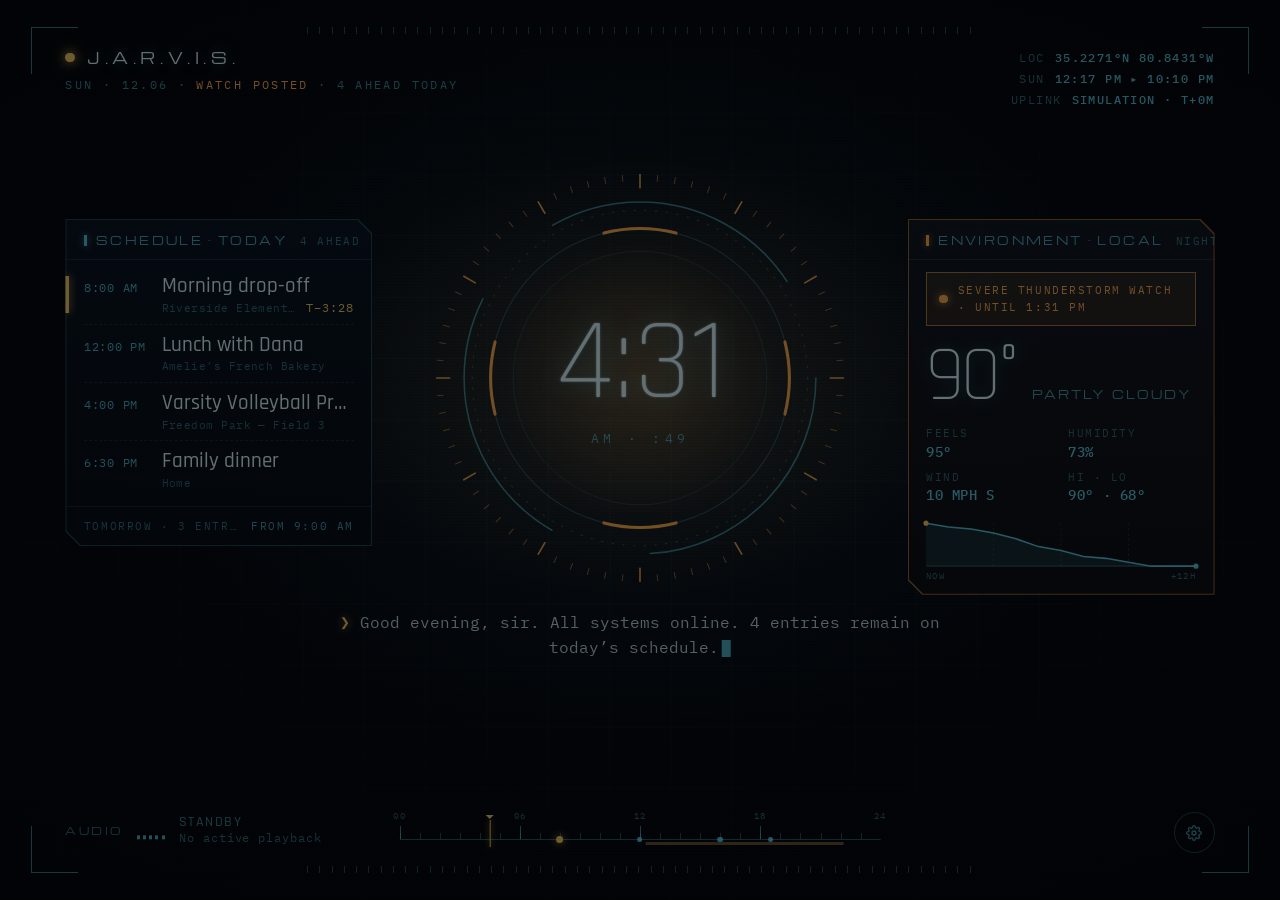
==== commit 188f4f1e: "JARVIS home: the Stark heads-up display — switchable, default on A third home for the wall, alongsid" ====
--- a/HomeHub/index.html
+++ b/HomeHub/index.html
@@ -14,13 +14,15 @@
 <meta name="format-detection" content="telephone=no"/>
 <meta name="theme-color" content="#0a1020"/>
 
-<!-- Handoff type: Space Grotesk + IBM Plex Sans. display=swap plus native
-     fallback stacks in tokens.css means offline or first-paint never shows
-     an unstyled flash — just the fallback face until the woff2 lands. The
-     service worker caches the font files after first load. -->
+<!-- Handoff type: Space Grotesk + IBM Plex Sans (+ Plex Mono for the
+     players' telemetry; Michroma + Rajdhani for the JARVIS home's HUD).
+     display=swap plus native fallback stacks in tokens.css means offline
+     or first-paint never shows an unstyled flash — just the fallback face
+     until the woff2 lands. The service worker caches the font files after
+     first load. -->
 <link rel="preconnect" href="https://fonts.googleapis.com"/>
 <link rel="preconnect" href="https://fonts.gstatic.com" crossorigin/>
-<link rel="stylesheet" href="https://fonts.googleapis.com/css2?family=Space+Grotesk:wght@300;400;500;600&family=IBM+Plex+Sans:wght@400;500;600;700&family=IBM+Plex+Mono:wght@400;500&display=swap"/>
+<link rel="stylesheet" href="https://fonts.googleapis.com/css2?family=Space+Grotesk:wght@300;400;500;600&family=IBM+Plex+Sans:wght@400;500;600;700&family=IBM+Plex+Mono:wght@400;500&family=Michroma&family=Rajdhani:wght@300;500;600&display=swap"/>
 
 <link rel="manifest" href="manifest.webmanifest"/>
 <link rel="apple-touch-icon" href="assets/icon-180.png"/>
@@ -38,6 +40,7 @@
 <link rel="stylesheet" href="css/music.css"/>
 <link rel="stylesheet" href="css/modal.css"/>
 <link rel="stylesheet" href="css/depth.css"/>
+<link rel="stylesheet" href="css/jarvis.css"/>
 </head>
 <body>
 
--- a/HomeHub/css/jarvis.css
+++ b/HomeHub/css/jarvis.css
@@ -0,0 +1,781 @@
+/* ============================================================
+   JARVIS home — the Stark heads-up display
+   ============================================================
+   Active only under body.jarvis-home. Every size is frame-
+   proportional via --px (design frame 1180×880).
+
+   The language: one hologram cyan for lines, ticks and labels;
+   the hottest white-cyan for the digits you read from across the
+   room; gold reserved strictly for "now" (the reactor dot, the
+   next-up marker, the ruler caret); and the alert family — amber
+   for a watch, red for a warning — that re-tints the whole surface
+   when the sky turns. Michroma carries the labels (the HUD's own
+   square face), Rajdhani the numerals, Plex Mono the telemetry
+   and Jarvis's voice. */
+
+body.jarvis-home #topbar,
+body.jarvis-home #grid { display: none; }
+/* The hub's frame padding would inset the corner furniture. */
+body.jarvis-home #hub { padding: 0; }
+
+#jarvis-root {
+  --jv-c: 95, 217, 242;                  /* hologram cyan, as a triplet */
+  --jv-hot: #dbf7ff;
+  --jv-gold-rgb: 245, 201, 106;
+  --jv-alert-rgb: 255, 176, 84;          /* amber — a watch or advisory */
+  --jv-mono: "IBM Plex Mono", ui-monospace, SFMono-Regular, Menlo, monospace;
+  --jv-disp: "Michroma", "Eurostile", "Bank Gothic", "Orbitron", "Avenir Next", system-ui, sans-serif;
+  --jv-num: "Rajdhani", "Avenir Next Condensed", "Arial Narrow", "Helvetica Neue", sans-serif;
+
+  position: absolute;
+  inset: 0;
+  overflow: hidden;
+  background:
+    radial-gradient(ellipse calc(var(--px) * 760) calc(var(--px) * 560) at 50% 42%,
+      rgba(var(--jv-c), 0.10), transparent 70%),
+    radial-gradient(ellipse 120% 90% at 50% 50%, #070c16, #04070d 80%);
+  color: var(--jv-hot);
+  font-family: var(--jv-mono);
+  -webkit-user-select: none;
+  user-select: none;
+}
+#jarvis-root[data-level="warning"] { --jv-alert-rgb: 255, 92, 73; }
+
+/* Graticule and scanlines — one static layer each, faded toward
+   the corners so the grid reads as depth, not wallpaper. */
+#jarvis-root::before {
+  content: "";
+  position: absolute;
+  inset: 0;
+  pointer-events: none;
+  background-image:
+    linear-gradient(rgba(var(--jv-c), 0.06) 1px, transparent 1px),
+    linear-gradient(90deg, rgba(var(--jv-c), 0.06) 1px, transparent 1px);
+  background-size: calc(var(--px) * 60) calc(var(--px) * 60);
+  background-position: center;
+  -webkit-mask-image: radial-gradient(ellipse 72% 72% at 50% 50%, #000 20%, transparent 100%);
+  mask-image: radial-gradient(ellipse 72% 72% at 50% 50%, #000 20%, transparent 100%);
+}
+#jarvis-root::after {
+  content: "";
+  position: absolute;
+  inset: 0;
+  pointer-events: none;
+  background: repeating-linear-gradient(0deg, rgba(0, 0, 0, 0.22) 0 1px, transparent 1px 3px);
+  opacity: 0.5;
+}
+
+/* Alert ambience behind the core — lit only while something is posted. */
+.jv-ambience {
+  position: absolute;
+  left: 50%;
+  top: 42%;
+  width: calc(var(--px) * 980);
+  height: calc(var(--px) * 640);
+  transform: translate(-50%, -50%);
+  border-radius: 50%;
+  background: radial-gradient(closest-side, rgba(var(--jv-alert-rgb), 0.16), transparent 70%);
+  filter: blur(30px);
+  opacity: 0;
+  transition: opacity 900ms var(--ease-in-out);
+  pointer-events: none;
+}
+#jarvis-root.alerted .jv-ambience { opacity: 1; }
+
+/* ── Frame furniture ──────────────────────────────────────── */
+
+.jv-brace {
+  position: absolute;
+  width: calc(var(--px) * 46);
+  height: calc(var(--px) * 46);
+  border: 0 solid rgba(var(--jv-c), 0.55);
+  pointer-events: none;
+  z-index: 6;
+}
+.jv-brace.tl { left: calc(var(--px) * 30); top: calc(var(--px) * 26); border-top-width: 1.5px; border-left-width: 1.5px; }
+.jv-brace.tr { right: calc(var(--px) * 30); top: calc(var(--px) * 26); border-top-width: 1.5px; border-right-width: 1.5px; }
+.jv-brace.bl { left: calc(var(--px) * 30); bottom: calc(var(--px) * 26); border-bottom-width: 1.5px; border-left-width: 1.5px; }
+.jv-brace.br { right: calc(var(--px) * 30); bottom: calc(var(--px) * 26); border-bottom-width: 1.5px; border-right-width: 1.5px; }
+
+/* Tick combs along the top and bottom edges. */
+.jv-edge {
+  position: absolute;
+  left: 24%;
+  right: 24%;
+  height: calc(var(--px) * 7);
+  background: repeating-linear-gradient(90deg,
+    rgba(var(--jv-c), 0.35) 0 1px, transparent 1px calc(var(--px) * 12));
+  pointer-events: none;
+}
+.jv-edge.top { top: calc(var(--px) * 26); }
+.jv-edge.bottom { bottom: calc(var(--px) * 26); }
+
+/* The boot scan: one sweep down the glass while the HUD assembles. */
+.jv-scan {
+  position: absolute;
+  left: 0;
+  right: 0;
+  top: 0;
+  height: calc(var(--px) * 90);
+  background: linear-gradient(180deg, transparent, rgba(var(--jv-c), 0.10) 80%, rgba(var(--jv-c), 0.55) 100%);
+  opacity: 0;
+  pointer-events: none;
+  z-index: 7;
+}
+.jv-boot .jv-scan { animation: jvScan 1300ms 150ms cubic-bezier(0.4, 0, 0.2, 1) both; }
+@keyframes jvScan {
+  from { transform: translateY(-100%); opacity: 1; }
+  85%  { opacity: 1; }
+  to   { transform: translateY(100vh); opacity: 0; }
+}
+
+/* ── Identity (top-left) and uplink readouts (top-right) ──── */
+
+.jv-ident {
+  position: absolute;
+  left: calc(var(--px) * 64);
+  top: calc(var(--px) * 46);
+  text-align: left;
+  background: none;
+  border: none;
+  padding: 0;
+  color: inherit;
+  z-index: 3;
+}
+.jv-wordmark {
+  display: flex;
+  align-items: center;
+  gap: calc(var(--px) * 12);
+  font-family: var(--jv-disp);
+  font-size: calc(var(--px) * 15);
+  letter-spacing: 0.3em;
+  color: var(--jv-hot);
+  text-shadow: 0 0 calc(var(--px) * 14) rgba(var(--jv-c), 0.5);
+}
+.jv-reactor-dot {
+  width: calc(var(--px) * 9);
+  height: calc(var(--px) * 9);
+  border-radius: 50%;
+  background: rgb(var(--jv-gold-rgb));
+  box-shadow: 0 0 calc(var(--px) * 10) rgba(var(--jv-gold-rgb), 0.9),
+              0 0 calc(var(--px) * 22) rgba(var(--jv-gold-rgb), 0.4);
+  animation: jvPulse 2.4s ease-in-out infinite;
+  flex: none;
+}
+.jv-status {
+  margin-top: calc(var(--px) * 9);
+  font-size: calc(var(--px) * 11.5);
+  letter-spacing: 0.2em;
+  text-transform: uppercase;
+  color: rgba(var(--jv-c), 0.62);
+  font-variant-numeric: tabular-nums;
+  white-space: nowrap;
+}
+.jv-status .alert {
+  color: rgb(var(--jv-alert-rgb));
+  animation: jvPulse 1.6s ease-in-out infinite;
+}
+
+.jv-uplink {
+  position: absolute;
+  right: calc(var(--px) * 64);
+  top: calc(var(--px) * 46);
+  text-align: right;
+  font-size: calc(var(--px) * 11.5);
+  letter-spacing: 0.12em;
+  line-height: 1.8;
+  color: rgba(var(--jv-c), 0.5);
+  text-transform: uppercase;
+  font-variant-numeric: tabular-nums;
+  z-index: 3;
+}
+.jv-uplink b {
+  font-weight: 500;
+  color: rgba(var(--jv-c), 0.9);
+  margin-left: calc(var(--px) * 10);
+}
+
+/* ── The core ─────────────────────────────────────────────── */
+
+.jv-core {
+  position: absolute;
+  left: 50%;
+  top: 42%;
+  width: calc(var(--px) * 400);
+  height: calc(var(--px) * 400);
+  transform: translate(-50%, -50%);
+  border-radius: 50%;
+  background: none;
+  border: none;
+  padding: 0;
+  color: inherit;
+  z-index: 2;
+}
+.jv-rings,
+.jv-ring,
+.jv-core-glow,
+.jv-clock { position: absolute; inset: 0; }
+.jv-ring svg {
+  width: 100%;
+  height: 100%;
+  fill: none;
+  stroke: currentColor;
+  stroke-linecap: round;
+  display: block;
+}
+.jv-ring.r1 { color: rgba(var(--jv-c), 0.5); animation: jvSpin 180s linear infinite; }
+.jv-ring.r1 .major { stroke: rgba(var(--jv-c), 0.9); }
+.jv-ring.r2 { color: rgba(var(--jv-c), 0.55); animation: jvSpin 70s linear infinite reverse; }
+.jv-ring.r3 { color: rgba(var(--jv-c), 0.8); animation: jvSpin 40s linear infinite; }
+.jv-ring.r3 .bracket { stroke: rgba(219, 247, 255, 0.85); }
+#jarvis-root.alerted .jv-ring.r1 { color: rgba(var(--jv-alert-rgb), 0.5); }
+#jarvis-root.alerted .jv-ring.r1 .major { stroke: rgba(var(--jv-alert-rgb), 0.9); }
+#jarvis-root.alerted .jv-ring.r3 .bracket { stroke: rgb(var(--jv-alert-rgb)); }
+@keyframes jvSpin { to { transform: rotate(360deg); } }
+
+.jv-core-glow {
+  inset: 17%;
+  border-radius: 50%;
+  background: radial-gradient(circle, rgba(var(--jv-c), 0.22), rgba(var(--jv-c), 0.06) 55%, transparent 72%);
+  animation: jvBreathe 5s ease-in-out infinite;
+  pointer-events: none;
+}
+#jarvis-root.alerted .jv-core-glow {
+  background: radial-gradient(circle, rgba(var(--jv-alert-rgb), 0.2), rgba(var(--jv-alert-rgb), 0.05) 55%, transparent 72%);
+}
+@keyframes jvBreathe {
+  0%, 100% { opacity: 0.7; transform: scale(1); }
+  50%      { opacity: 1;   transform: scale(1.04); }
+}
+
+.jv-clock {
+  display: grid;
+  place-content: center;
+  text-align: center;
+  pointer-events: none;
+}
+.jv-time {
+  font-family: var(--jv-num);
+  font-weight: 300;
+  font-size: calc(var(--px) * 112);
+  line-height: 1;
+  letter-spacing: -0.01em;
+  font-variant-numeric: tabular-nums lining-nums;
+  color: var(--jv-hot);
+  text-shadow: 0 0 calc(var(--px) * 22) rgba(var(--jv-c), 0.55),
+               0 0 calc(var(--px) * 2) rgba(219, 247, 255, 0.8);
+}
+.jv-sec {
+  margin-top: calc(var(--px) * 8);
+  font-size: calc(var(--px) * 13);
+  letter-spacing: 0.32em;
+  color: rgba(var(--jv-c), 0.65);
+  font-variant-numeric: tabular-nums;
+}
+
+/* ── Jarvis speaks ────────────────────────────────────────── */
+
+.jv-voice {
+  position: absolute;
+  left: 50%;
+  top: calc(42% + var(--px) * 226);
+  width: calc(var(--px) * 640);
+  transform: translateX(-50%);
+  text-align: center;
+  font-size: calc(var(--px) * 16);
+  line-height: 1.55;
+  min-height: calc(var(--px) * 50);
+  color: rgba(219, 247, 255, 0.86);
+  z-index: 3;
+}
+.jv-prompt {
+  color: rgb(var(--jv-gold-rgb));
+  margin-right: calc(var(--px) * 10);
+  text-shadow: 0 0 calc(var(--px) * 8) rgba(var(--jv-gold-rgb), 0.6);
+}
+.jv-caret {
+  display: inline-block;
+  width: 0.55em;
+  height: 1.05em;
+  margin-left: calc(var(--px) * 3);
+  vertical-align: text-bottom;
+  background: rgba(var(--jv-c), 0.8);
+  animation: jvBlink 1s steps(2, start) infinite;
+}
+.jv-voice.speaking .jv-caret { animation: none; }
+@keyframes jvBlink { to { visibility: hidden; } }
+
+/* ── Modules: notched-corner glass ─────────────────────────── */
+
+.jv-module {
+  --notch: calc(var(--px) * 14);
+  position: absolute;
+  top: calc(var(--px) * 214);
+  width: calc(var(--px) * 300);
+  padding: 0;
+  clip-path: polygon(0 0, calc(100% - var(--notch)) 0, 100% var(--notch),
+                     100% 100%, var(--notch) 100%, 0 calc(100% - var(--notch)));
+  /* The element paints the outline; the pseudo, inset one pixel and
+     clipped the same way, paints the fill — a border that follows
+     the notch. */
+  background: rgba(var(--jv-c), 0.28);
+  color: inherit;
+  text-align: left;
+  z-index: 3;
+  cursor: pointer;
+}
+.jv-module::before {
+  content: "";
+  position: absolute;
+  inset: 1px;
+  clip-path: polygon(0 0, calc(100% - var(--notch)) 0, 100% var(--notch),
+                     100% 100%, var(--notch) 100%, 0 calc(100% - var(--notch)));
+  background: linear-gradient(180deg, rgba(10, 20, 34, 0.94), rgba(6, 11, 20, 0.94));
+}
+.jv-module > * { position: relative; }
+.jv-schedule { left: calc(var(--px) * 64); }
+.jv-env { right: calc(var(--px) * 64); }
+#jarvis-root.alerted .jv-env { background: rgba(var(--jv-alert-rgb), 0.55); }
+
+.jv-mod-head {
+  display: flex;
+  justify-content: space-between;
+  align-items: center;
+  gap: calc(var(--px) * 12);
+  padding: calc(var(--px) * 14) calc(var(--px) * 18) calc(var(--px) * 10);
+  border-bottom: 1px solid rgba(var(--jv-c), 0.14);
+}
+.jv-mod-title {
+  display: flex;
+  align-items: center;
+  gap: calc(var(--px) * 9);
+  font-family: var(--jv-disp);
+  font-size: calc(var(--px) * 10.5);
+  letter-spacing: 0.22em;
+  text-transform: uppercase;
+  color: rgba(var(--jv-c), 0.78);
+  white-space: nowrap;
+}
+.jv-mod-title::before {
+  content: "";
+  width: calc(var(--px) * 3);
+  height: calc(var(--px) * 11);
+  background: rgba(var(--jv-c), 0.9);
+  box-shadow: 0 0 calc(var(--px) * 6) rgba(var(--jv-c), 0.6);
+}
+#jarvis-root.alerted .jv-env .jv-mod-title::before { background: rgb(var(--jv-alert-rgb)); box-shadow: 0 0 calc(var(--px) * 6) rgba(var(--jv-alert-rgb), 0.6); }
+.jv-mod-meta {
+  font-size: calc(var(--px) * 11);
+  letter-spacing: 0.14em;
+  text-transform: uppercase;
+  color: rgba(var(--jv-c), 0.5);
+  font-variant-numeric: tabular-nums;
+  white-space: nowrap;
+}
+.jv-mod-foot {
+  display: flex;
+  justify-content: space-between;
+  gap: calc(var(--px) * 10);
+  padding: calc(var(--px) * 10) calc(var(--px) * 18) calc(var(--px) * 13);
+  border-top: 1px solid rgba(var(--jv-c), 0.12);
+  font-size: calc(var(--px) * 11);
+  letter-spacing: 0.14em;
+  text-transform: uppercase;
+  color: rgba(var(--jv-c), 0.5);
+  white-space: nowrap;
+  font-variant-numeric: tabular-nums;
+}
+.jv-mod-foot span { overflow: hidden; text-overflow: ellipsis; }
+.jv-mod-foot span + span { flex: none; color: rgba(var(--jv-c), 0.7); }
+
+/* Schedule rows */
+.jv-rows { padding: calc(var(--px) * 6) calc(var(--px) * 18) calc(var(--px) * 8); }
+.jv-row {
+  position: relative;
+  display: grid;
+  grid-template-columns: calc(var(--px) * 64) minmax(0, 1fr);
+  column-gap: calc(var(--px) * 12);
+  align-items: baseline;
+  width: 100%;
+  min-height: calc(var(--px) * 44);
+  padding: calc(var(--px) * 8) 0;
+  border: none;
+  border-bottom: 1px dashed rgba(var(--jv-c), 0.14);
+  background: none;
+  color: inherit;
+  text-align: left;
+}
+.jv-row:last-child { border-bottom: none; }
+.jv-row-time {
+  font-size: calc(var(--px) * 12);
+  letter-spacing: 0.06em;
+  color: rgba(var(--jv-c), 0.8);
+  font-variant-numeric: tabular-nums;
+  white-space: nowrap;
+}
+.jv-row-title {
+  font-family: var(--jv-num);
+  font-weight: 500;
+  font-size: calc(var(--px) * 21);
+  line-height: 1.1;
+  color: var(--jv-hot);
+  overflow: hidden;
+  text-overflow: ellipsis;
+  white-space: nowrap;
+}
+.jv-row-sub {
+  grid-column: 2;
+  display: flex;
+  justify-content: space-between;
+  align-items: baseline;
+  gap: calc(var(--px) * 10);
+  min-width: 0;
+  margin-top: calc(var(--px) * 2);
+}
+.jv-row-loc {
+  font-size: calc(var(--px) * 11);
+  letter-spacing: 0.04em;
+  color: rgba(var(--jv-c), 0.45);
+  overflow: hidden;
+  text-overflow: ellipsis;
+  white-space: nowrap;
+}
+.jv-row-cd {
+  font-size: calc(var(--px) * 11.5);
+  letter-spacing: 0.08em;
+  color: rgb(var(--jv-gold-rgb));
+  font-variant-numeric: tabular-nums;
+  white-space: nowrap;
+  flex: none;
+}
+/* The next event carries the gold: a bar in the gutter and its T−. */
+.jv-row.next::before,
+.jv-row.now::before {
+  content: "";
+  position: absolute;
+  left: calc(var(--px) * -18);
+  top: calc(var(--px) * 10);
+  bottom: calc(var(--px) * 10);
+  width: calc(var(--px) * 3);
+  background: rgb(var(--jv-gold-rgb));
+  box-shadow: 0 0 calc(var(--px) * 8) rgba(var(--jv-gold-rgb), 0.7);
+}
+.jv-row.now .jv-row-cd { animation: jvPulse 1.6s ease-in-out infinite; }
+.jv-empty {
+  padding: calc(var(--px) * 22) calc(var(--px) * 18);
+  font-size: calc(var(--px) * 12);
+  letter-spacing: 0.16em;
+  text-transform: uppercase;
+  line-height: 1.9;
+  color: rgba(var(--jv-c), 0.7);
+}
+.jv-empty .dim { color: rgba(var(--jv-c), 0.42); }
+
+/* Environment */
+.jv-temp-row {
+  display: flex;
+  align-items: baseline;
+  gap: calc(var(--px) * 14);
+  padding: calc(var(--px) * 12) calc(var(--px) * 18) calc(var(--px) * 2);
+  min-width: 0;
+}
+.jv-temp-num {
+  font-family: var(--jv-num);
+  font-weight: 300;
+  font-size: calc(var(--px) * 76);
+  line-height: 1;
+  color: var(--jv-hot);
+  text-shadow: 0 0 calc(var(--px) * 16) rgba(var(--jv-c), 0.4);
+  flex: none;
+}
+.jv-cond {
+  font-family: var(--jv-disp);
+  font-size: calc(var(--px) * 10.5);
+  letter-spacing: 0.2em;
+  text-transform: uppercase;
+  line-height: 1.6;
+  color: rgba(var(--jv-c), 0.72);
+  min-width: 0;
+}
+.jv-tele {
+  display: grid;
+  grid-template-columns: 1fr 1fr;
+  gap: calc(var(--px) * 8) calc(var(--px) * 14);
+  padding: calc(var(--px) * 8) calc(var(--px) * 18) calc(var(--px) * 6);
+}
+.jv-tele div {
+  font-size: calc(var(--px) * 10.5);
+  letter-spacing: 0.14em;
+  text-transform: uppercase;
+  color: rgba(var(--jv-c), 0.45);
+  min-width: 0;
+}
+.jv-tele b {
+  display: block;
+  margin-top: calc(var(--px) * 2);
+  font-weight: 500;
+  font-size: calc(var(--px) * 13.5);
+  letter-spacing: 0.04em;
+  color: rgba(var(--jv-c), 0.92);
+  font-variant-numeric: tabular-nums;
+  white-space: nowrap;
+  overflow: hidden;
+  text-overflow: ellipsis;
+}
+.jv-spark { padding: calc(var(--px) * 4) calc(var(--px) * 18) calc(var(--px) * 14); }
+.jv-spark svg { display: block; width: 100%; height: auto; overflow: visible; }
+.jv-spark .base { stroke: rgba(var(--jv-c), 0.3); stroke-width: 1; }
+.jv-spark .tick { stroke: rgba(var(--jv-c), 0.16); stroke-width: 1; stroke-dasharray: 2 3; }
+.jv-spark .area { fill: rgba(var(--jv-c), 0.12); }
+.jv-spark .line { fill: none; stroke: rgba(var(--jv-c), 0.9); stroke-width: 1.5; stroke-linejoin: round; }
+.jv-spark .dot { fill: rgba(var(--jv-c), 0.9); }
+.jv-spark .dot.now { fill: rgb(var(--jv-gold-rgb)); }
+.jv-spark .lab {
+  fill: rgba(var(--jv-c), 0.45);
+  font-family: var(--jv-mono);
+  font-size: 9px;
+  letter-spacing: 0.14em;
+}
+.jv-alert-band {
+  display: flex;
+  align-items: center;
+  gap: calc(var(--px) * 10);
+  margin: calc(var(--px) * 12) calc(var(--px) * 18) 0;
+  padding: calc(var(--px) * 9) calc(var(--px) * 12);
+  border: 1px solid rgba(var(--jv-alert-rgb), 0.6);
+  background: rgba(var(--jv-alert-rgb), 0.1);
+  color: rgb(var(--jv-alert-rgb));
+  font-size: calc(var(--px) * 11);
+  letter-spacing: 0.14em;
+  text-transform: uppercase;
+  line-height: 1.5;
+  font-variant-numeric: tabular-nums;
+}
+.jv-alert-dot {
+  width: calc(var(--px) * 8);
+  height: calc(var(--px) * 8);
+  border-radius: 50%;
+  background: rgb(var(--jv-alert-rgb));
+  box-shadow: 0 0 calc(var(--px) * 8) rgba(var(--jv-alert-rgb), 0.8);
+  animation: jvPulse 1.2s ease-in-out infinite;
+  flex: none;
+}
+
+/* ── Audio readout (bottom-left) ──────────────────────────── */
+
+.jv-audio {
+  position: absolute;
+  left: calc(var(--px) * 64);
+  bottom: calc(var(--px) * 46);
+  display: flex;
+  align-items: center;
+  gap: calc(var(--px) * 14);
+  min-height: calc(var(--px) * 44);
+  max-width: calc(var(--px) * 280);
+  background: none;
+  border: none;
+  padding: 0;
+  color: inherit;
+  text-align: left;
+  z-index: 3;
+}
+.jv-audio-label {
+  font-family: var(--jv-disp);
+  font-size: calc(var(--px) * 10);
+  letter-spacing: 0.24em;
+  text-transform: uppercase;
+  color: rgba(var(--jv-c), 0.55);
+  flex: none;
+}
+.jv-eq {
+  display: flex;
+  align-items: flex-end;
+  gap: calc(var(--px) * 3);
+  height: calc(var(--px) * 18);
+  flex: none;
+}
+.jv-eq span {
+  width: calc(var(--px) * 3);
+  height: 100%;
+  background: rgba(var(--jv-c), 0.8);
+  transform: scaleY(0.22);
+  transform-origin: bottom;
+}
+.jv-audio.playing .jv-eq span { animation: ssEq 1.1s ease-in-out infinite; }
+.jv-audio.playing .jv-eq span:nth-child(2) { animation-duration: 1.4s; animation-delay: 0.2s; }
+.jv-audio.playing .jv-eq span:nth-child(3) { animation-duration: 0.9s; animation-delay: 0.1s; }
+.jv-audio.playing .jv-eq span:nth-child(4) { animation-duration: 1.25s; animation-delay: 0.3s; }
+.jv-audio.playing .jv-eq span:nth-child(5) { animation-duration: 1.05s; animation-delay: 0.05s; }
+.jv-audio-text { display: flex; flex-direction: column; min-width: 0; }
+.jv-audio-title {
+  font-family: var(--jv-num);
+  font-weight: 500;
+  font-size: calc(var(--px) * 18);
+  line-height: 1.1;
+  color: var(--jv-hot);
+  overflow: hidden;
+  text-overflow: ellipsis;
+  white-space: nowrap;
+}
+.jv-audio-title.dim { color: rgba(var(--jv-c), 0.6); letter-spacing: 0.1em; text-transform: uppercase; font-size: calc(var(--px) * 14); }
+.jv-audio-sub {
+  font-size: calc(var(--px) * 11.5);
+  letter-spacing: 0.08em;
+  color: rgba(var(--jv-c), 0.5);
+  font-variant-numeric: tabular-nums;
+  overflow: hidden;
+  text-overflow: ellipsis;
+  white-space: nowrap;
+}
+
+/* ── The day ruler (bottom-center) ────────────────────────── */
+
+.jv-ruler {
+  position: absolute;
+  left: 50%;
+  bottom: calc(var(--px) * 44);
+  width: calc(var(--px) * 470);
+  height: calc(var(--px) * 44);
+  transform: translateX(-50%);
+  background: none;
+  border: none;
+  padding: 0;
+  color: inherit;
+  z-index: 3;
+}
+.jv-ruler-lab {
+  position: absolute;
+  top: 0;
+  transform: translateX(-50%);
+  font-size: calc(var(--px) * 9);
+  letter-spacing: 0.14em;
+  color: rgba(var(--jv-c), 0.45);
+}
+.jv-ticks {
+  position: absolute;
+  left: 0;
+  right: 0;
+  bottom: calc(var(--px) * 16);
+  background: repeating-linear-gradient(90deg,
+    rgba(var(--jv-c), 0.35) 0 1px, transparent 1px calc(100% / 24));
+}
+.jv-ticks.minor { height: calc(var(--px) * 6); }
+.jv-ticks.major {
+  height: calc(var(--px) * 12);
+  background: repeating-linear-gradient(90deg,
+    rgba(var(--jv-c), 0.6) 0 1px, transparent 1px 25%);
+}
+.jv-ruler-base {
+  position: absolute;
+  left: 0;
+  right: 0;
+  bottom: calc(var(--px) * 15);
+  height: 1px;
+  background: rgba(var(--jv-c), 0.4);
+}
+.jv-ruler-sun {
+  position: absolute;
+  bottom: calc(var(--px) * 10);
+  height: calc(var(--px) * 3);
+  background: rgba(var(--jv-gold-rgb), 0.4);
+}
+.jv-ruler-ev {
+  position: absolute;
+  bottom: calc(var(--px) * 13);
+  width: calc(var(--px) * 5);
+  height: calc(var(--px) * 5);
+  transform: translateX(-50%);
+  border-radius: 50%;
+  background: rgba(var(--jv-c), 0.9);
+}
+.jv-ruler-ev.past { background: rgba(var(--jv-c), 0.3); }
+.jv-ruler-ev.next {
+  width: calc(var(--px) * 7);
+  height: calc(var(--px) * 7);
+  bottom: calc(var(--px) * 12);
+  background: rgb(var(--jv-gold-rgb));
+  box-shadow: 0 0 calc(var(--px) * 8) rgba(var(--jv-gold-rgb), 0.8);
+}
+.jv-now {
+  position: absolute;
+  bottom: calc(var(--px) * 8);
+  height: calc(var(--px) * 26);
+  width: 1px;
+  background: rgb(var(--jv-gold-rgb));
+  box-shadow: 0 0 calc(var(--px) * 6) rgba(var(--jv-gold-rgb), 0.9);
+}
+.jv-now::before {
+  content: "";
+  position: absolute;
+  left: calc(var(--px) * -4);
+  top: calc(var(--px) * -5);
+  border: calc(var(--px) * 4.5) solid transparent;
+  border-top-color: rgb(var(--jv-gold-rgb));
+}
+
+/* ── The way back (bottom-right) ──────────────────────────── */
+
+.jv-gear {
+  position: absolute;
+  right: calc(var(--px) * 64);
+  bottom: calc(var(--px) * 46);
+  width: calc(var(--px) * 40);
+  height: calc(var(--px) * 40);
+  display: grid;
+  place-items: center;
+  border-radius: 50%;
+  border: 1px solid rgba(var(--jv-c), 0.3);
+  background: none;
+  color: rgba(var(--jv-c), 0.65);
+  z-index: 3;
+}
+.jv-gear:active { background: rgba(var(--jv-c), 0.15); color: var(--jv-hot); }
+
+/* ── Boot sequence ────────────────────────────────────────── */
+
+.jv-boot .jv-in {
+  animation: jvIn 900ms var(--ease-out) both;
+  animation-delay: var(--d, 0ms);
+}
+.jv-boot .jv-rings { animation: jvRingIn 1100ms var(--ease-out) both; }
+.jv-boot .jv-core-glow { animation: jvIn 900ms 300ms var(--ease-out) both; }
+@keyframes jvIn {
+  from { opacity: 0; transform: translateY(calc(var(--px) * 10)); }
+  to   { opacity: 1; transform: none; }
+}
+@keyframes jvRingIn {
+  from { opacity: 0; transform: scale(0.82); }
+  to   { opacity: 1; transform: none; }
+}
+@keyframes jvPulse {
+  0%, 100% { opacity: 1; }
+  50%      { opacity: 0.45; }
+}
+
+@media (prefers-reduced-motion: reduce) {
+  .jv-ring, .jv-core-glow, .jv-caret, .jv-reactor-dot, .jv-status .alert,
+  .jv-alert-dot, .jv-row.now .jv-row-cd, .jv-eq span, .jv-scan,
+  .jv-boot .jv-in, .jv-boot .jv-rings, .jv-boot .jv-core-glow {
+    animation: none !important;
+    opacity: 1;
+  }
+  .jv-audio.playing .jv-eq span { transform: scaleY(0.7); }
+}
+
+/* ── Portrait: the core rides high, the modules pair up below ── */
+@media (orientation: portrait) {
+  .jv-core { top: 26%; }
+  .jv-ambience { top: 26%; }
+  .jv-voice { top: calc(26% + var(--px) * 222); width: min(calc(var(--px) * 640), 88vw); }
+  .jv-module {
+    top: calc(26% + var(--px) * 300);
+    width: calc(50% - var(--px) * 48);
+  }
+  .jv-schedule { left: calc(var(--px) * 32); }
+  .jv-env { right: calc(var(--px) * 32); }
+  /* The ruler takes the full width a row above the audio and the gear. */
+  .jv-ruler { bottom: calc(var(--px) * 112); width: 86vw; }
+  .jv-audio { left: calc(var(--px) * 32); }
+  .jv-gear { right: calc(var(--px) * 32); }
+  .jv-uplink { display: none; }
+}
